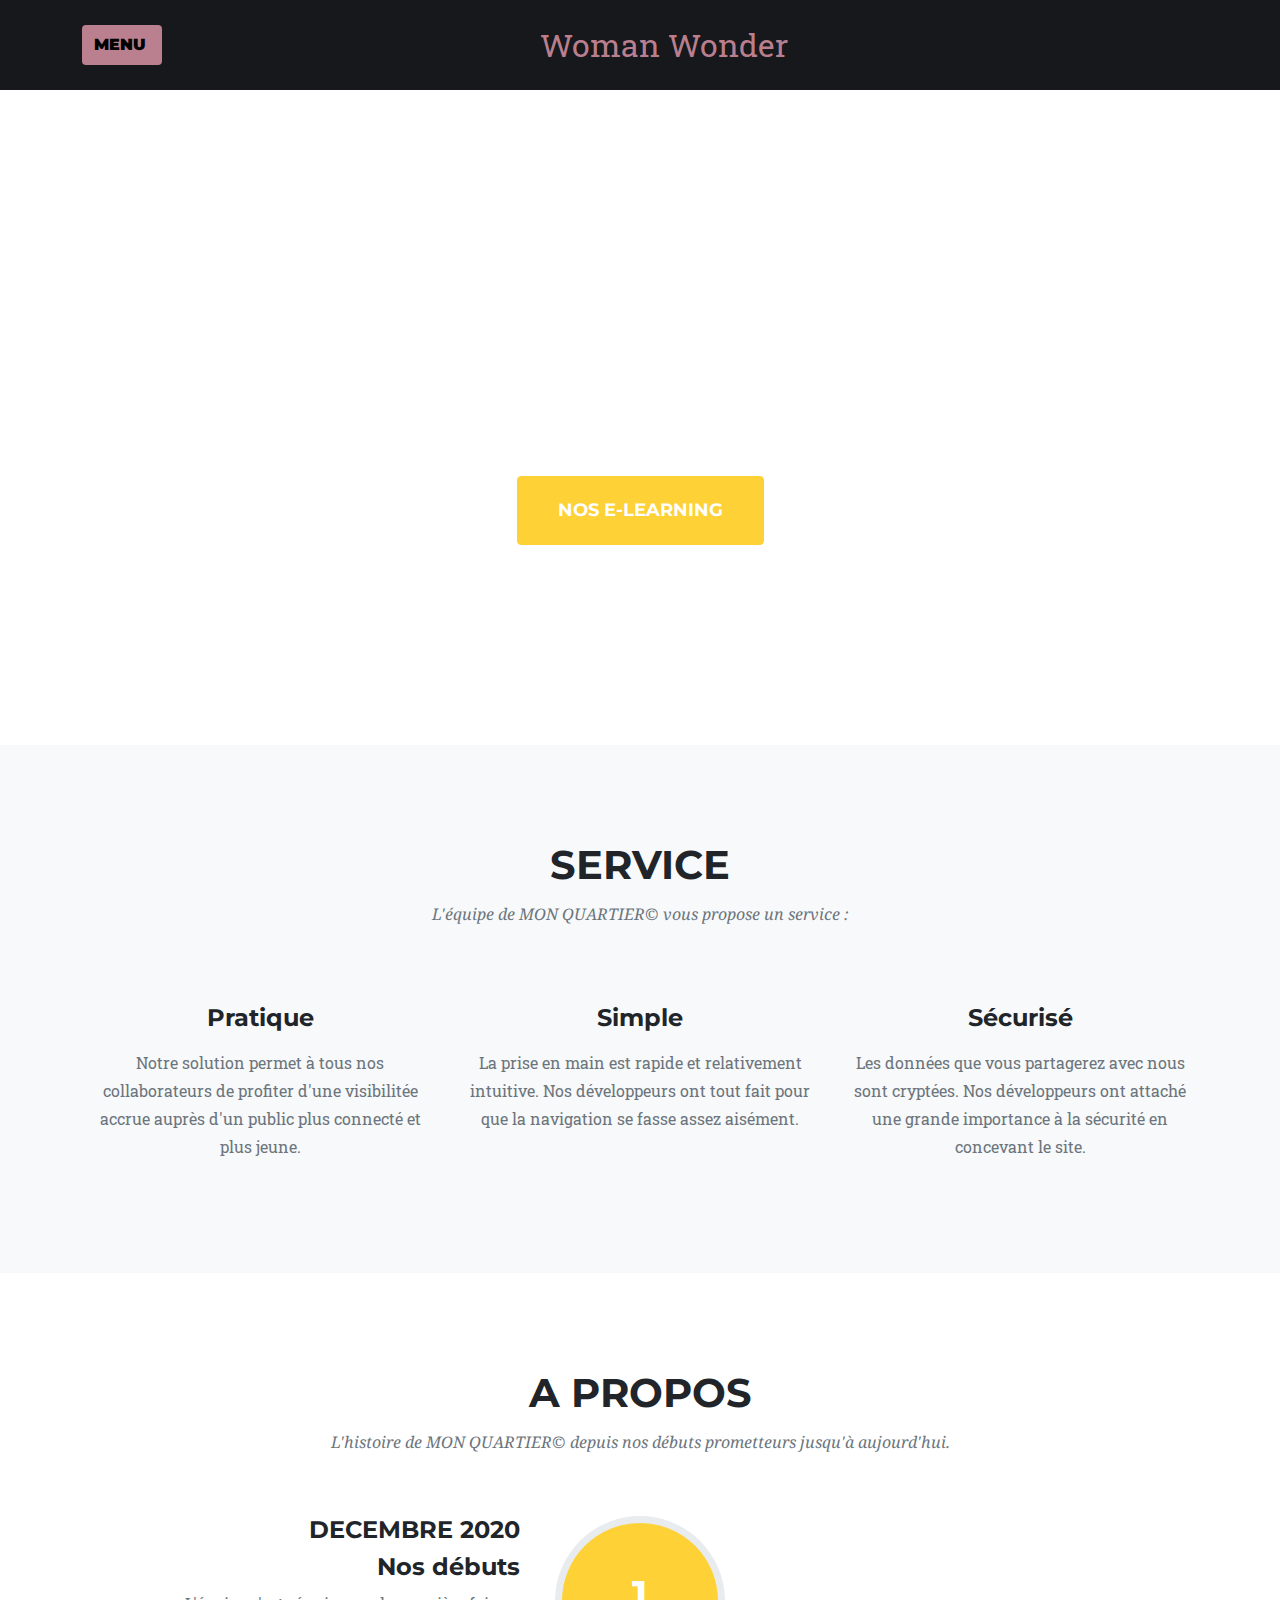
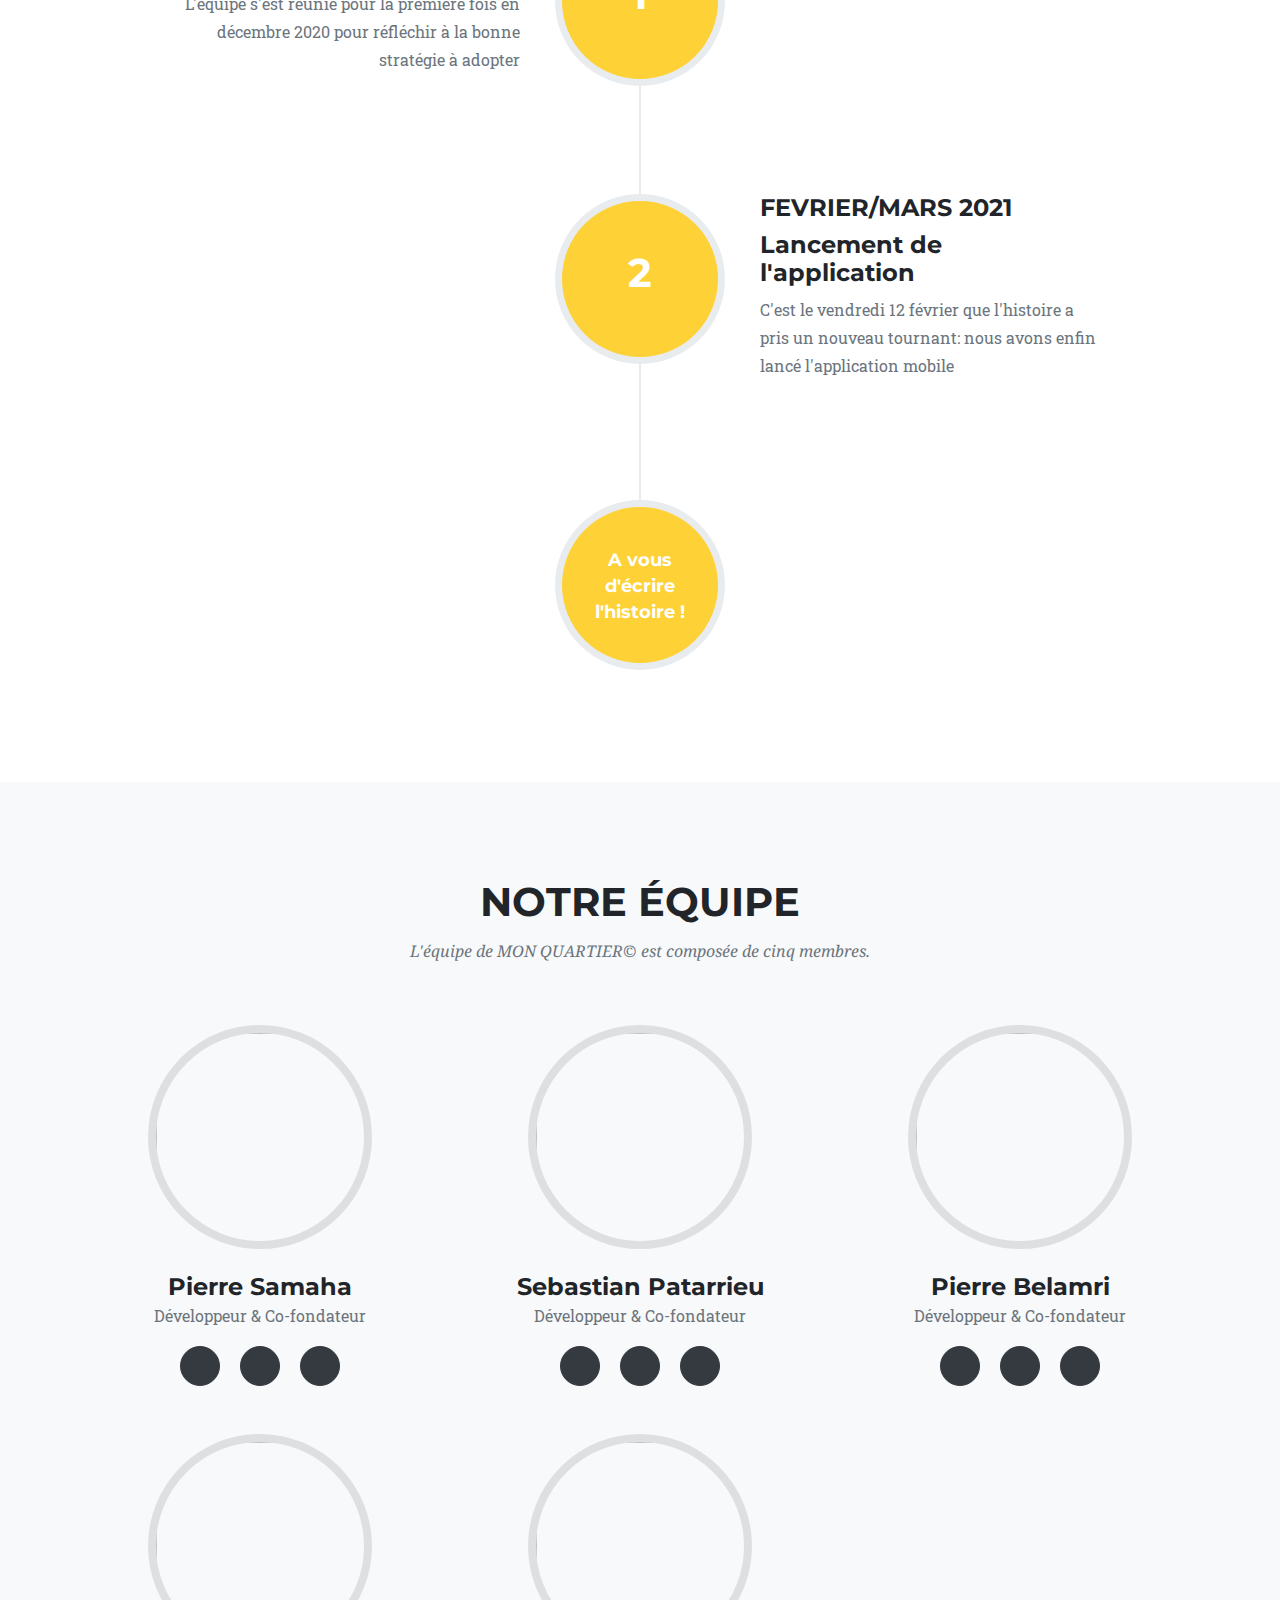
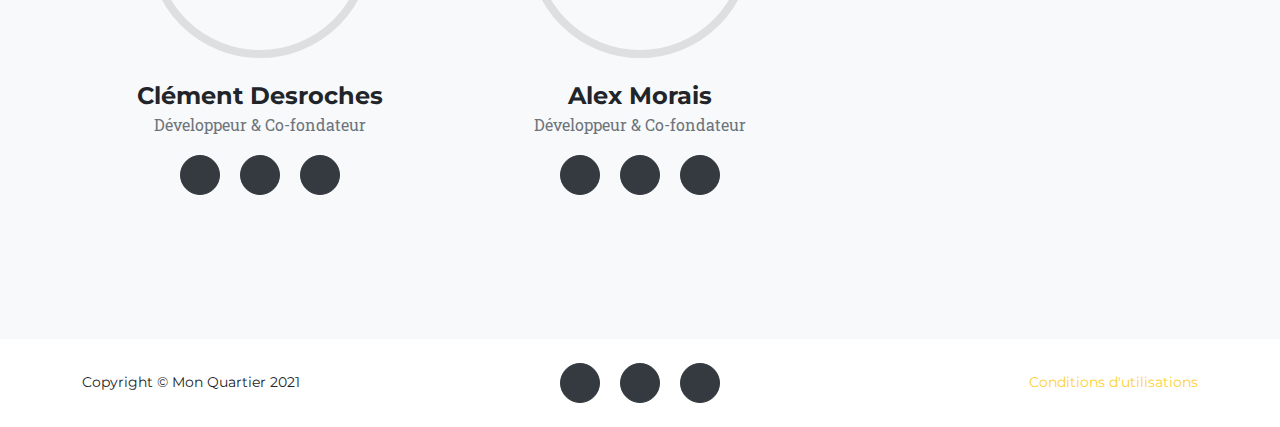
==== index.html @ be737ebb "navbar" ====
<!DOCTYPE html>
<html>
    <head>
        <meta charset="utf-8" />
        <meta name="viewport" content="width=device-width, initial-scale=1, shrink-to-fit=no" />
        <meta name="description" content="" />
        <meta name="author" content="" />
        <link rel="icon" type="image/x-icon" href="img/favicon.ico" />
        <script src="https://use.fontawesome.com/releases/v5.15.1/js/all.js" crossorigin="anonymous"></script>
        <link href="https://fonts.googleapis.com/css?family=Montserrat:400,700" rel="stylesheet" type="text/css" />
        <link href="https://fonts.googleapis.com/css?family=Droid+Serif:400,700,400italic,700italic" rel="stylesheet" type="text/css" />
        <link href="https://fonts.googleapis.com/css?family=Roboto+Slab:400,100,300,700" rel="stylesheet" type="text/css" />
        <link href="styles.css" rel="stylesheet" />
    </head>
    <body id="page-top">
        <!-- Navigation-->
        <nav class="navbar navbar-shrink fixed-top js-scroll-trigger" id="mainNav">
            <div class="container">
                
                <button class="navbar-toggler" type="button" data-toggle="collapse" data-target="#navbarResponsive" aria-controls="navbarResponsive" aria-expanded="false" aria-label="Toggle navigation">
                    Menu
                    <i class="fas fa-bars ml-1"></i>
                </button>
                <a class="navbar-brand js-scroll-trigger" href="#page-top">Woman Wonder</a>
                <a class="navbar-brand js-scroll-trigger" href="#page-top"></a>
                <div class="collapse navbar-collapse" id="navbarResponsive">
                    <ul class="navbar-nav text-uppercase ml-auto">
                        <li class="nav-item"><a class="nav-link js-scroll-trigger" href="#services">A propos</a></li>
                        <li class="nav-item"><a class="nav-link js-scroll-trigger" href="#about">Nos E-Learning</a></li>
                        <li class="nav-item"><a class="nav-link js-scroll-trigger" href="#team">Contact</a></li>
                    </ul>
                </div>
            </div>
        </nav>
        <!-- Masthead-->
        <header class="masthead">
            <div class="container">
                <div class="masthead-heading text-uppercase">WOMAN WONDER</div>
                <div class="masthead-subheading">SLOGAN</div>
                <a class="btn btn-primary btn-xl text-uppercase js-scroll-trigger" href="logout/commerce">Nos E-Learning</a>
            </div>
        </header>
        <!-- Services-->
        <section class="page-section bg-light" id="services">
            <div class="container">
                <div class="text-center">
                    <h2 class="section-heading text-uppercase">Service</h2>
                    <h3 class="section-subheading text-muted">L'équipe de MON QUARTIER© vous propose un service :</h3>
                </div>
                <div class="row text-center">
                    <div class="col-md-4">
                        <span class="fa-stack fa-4x">
                            <i class="fas fa-circle fa-stack-2x text-primary"></i>
                            <i class="fas fa-shopping-cart fa-stack-1x fa-inverse"></i>
                        </span>
                        <h4 class="my-3">Pratique</h4>
                        <p class="text-muted">Notre solution permet à tous nos collaborateurs de profiter d'une visibilitée accrue auprès d'un public plus connecté et plus jeune.</p>
                    </div>
                    <div class="col-md-4">
                        <span class="fa-stack fa-4x">
                            <i class="fas fa-circle fa-stack-2x text-primary"></i>
                            <i class="fas fa-laptop fa-stack-1x fa-inverse"></i>
                        </span>
                        <h4 class="my-3">Simple</h4>
                        <p class="text-muted">La prise en main est rapide et relativement intuitive. Nos développeurs ont tout fait pour que la navigation se fasse assez aisément.</p>
                    </div>
                    <div class="col-md-4">
                        <span class="fa-stack fa-4x">
                            <i class="fas fa-circle fa-stack-2x text-primary"></i>
                            <i class="fas fa-lock fa-stack-1x fa-inverse"></i>
                        </span>
                        <h4 class="my-3">Sécurisé</h4>
                        <p class="text-muted">Les données que vous partagerez avec nous sont cryptées. Nos développeurs ont attaché une grande importance à la sécurité en concevant le site.</p>
                    </div>
                </div>
            </div>
        </section>
        <!-- About-->
        <section class="page-section" id="about">
            <div class="container">
                <div class="text-center">
                    <h2 class="section-heading text-uppercase">A propos</h2>
                    <h3 class="section-subheading text-muted">L'histoire de MON QUARTIER© depuis nos débuts prometteurs jusqu'à aujourd'hui.</h3>
                </div>
                <ul class="timeline">
                    <li>
                        <div class="timeline-image">
                            <h1><br />
                                1<br />
                            </h1>
                        </div>
                        <div class="timeline-panel">
                            <div class="timeline-heading">
                                <h4>DECEMBRE 2020</h4>
                                <h4 class="subheading">Nos débuts</h4>
                            </div>
                            <div class="timeline-body"><p class="text-muted">L'équipe s'est réunie pour la première fois en décembre 2020 pour réfléchir à la bonne stratégie à adopter</p></div>
                        </div>
                    </li>
                    <li class="timeline-inverted">
                        <div class="timeline-image">
                            <h1><br />
                                2<br />
                            </h1>
                        </div>
                        <div class="timeline-panel">
                            <div class="timeline-heading">
                                <h4>FEVRIER/MARS 2021</h4>
                                <h4 class="subheading">Lancement de l'application</h4>
                            </div>
                            <div class="timeline-body"><p class="text-muted">C'est le vendredi 12 février que l'histoire a pris un nouveau tournant: nous avons enfin lancé l'application mobile</p></div>
                        </div>
                    </li>
                    
                    <li class="timeline-inverted">
                        <div class="timeline-image">
                            <h4>
                                A vous
                                <br />
                                d'écrire
                                <br />
                                l'histoire !
                            </h4>
                        </div>
                    </li>
                </ul>
            </div>
        </section>
        <!-- Team-->
        <section class="page-section bg-light" id="team">
            <div class="container">
                <div class="text-center">
                    <h2 class="section-heading text-uppercase">Notre équipe</h2>
                    <h3 class="section-subheading text-muted">L'équipe de MON QUARTIER© est composée de cinq membres.</h3>
                </div>
                <div class="row">
                    <div class="col-lg-4">
                        <div class="team-member">
                            <img class="mx-auto rounded-circle" src="team/PierreS.jpg" alt="" />
                            <h4>Pierre Samaha</h4>
                            <p class="text-muted">Développeur & Co-fondateur</p>
                            <a class="btn btn-dark btn-social mx-2" href="#!"><i class="fab fa-twitter"></i></a>
                            <a class="btn btn-dark btn-social mx-2" href="#!"><i class="fab fa-facebook-f"></i></a>
                            <a class="btn btn-dark btn-social mx-2" href="#!"><i class="fab fa-linkedin-in"></i></a>
                        </div>
                    </div>
                    <div class="col-lg-4">
                        <div class="team-member">
                            <img class="mx-auto rounded-circle" src="team/Sebastian.jpg" alt="" />
                            <h4>Sebastian Patarrieu</h4>
                            <p class="text-muted">Développeur & Co-fondateur</p>
                            <a class="btn btn-dark btn-social mx-2" href="#!"><i class="fab fa-twitter"></i></a>
                            <a class="btn btn-dark btn-social mx-2" href="#!"><i class="fab fa-facebook-f"></i></a>
                            <a class="btn btn-dark btn-social mx-2" href="#!"><i class="fab fa-linkedin-in"></i></a>
                        </div>
                    </div>
                    <div class="col-lg-4">
                        <div class="team-member">
                            <img class="mx-auto rounded-circle" src="team/PierreB.jpg" alt="" />
                            <h4>Pierre Belamri</h4>
                            <p class="text-muted">Développeur & Co-fondateur</p>
                            <a class="btn btn-dark btn-social mx-2" href="#!"><i class="fab fa-twitter"></i></a>
                            <a class="btn btn-dark btn-social mx-2" href="#!"><i class="fab fa-facebook-f"></i></a>
                            <a class="btn btn-dark btn-social mx-2" href="#!"><i class="fab fa-linkedin-in"></i></a>
                        </div>
                    </div>
                    <div class="col-lg-4">
                        <div class="team-member">
                            <img class="mx-auto rounded-circle" src="team/Clément.jpg" alt="" />
                            <h4>Clément Desroches</h4>
                            <p class="text-muted">Développeur & Co-fondateur</p>
                            <a class="btn btn-dark btn-social mx-2" href="#!"><i class="fab fa-twitter"></i></a>
                            <a class="btn btn-dark btn-social mx-2" href="#!"><i class="fab fa-facebook-f"></i></a>
                            <a class="btn btn-dark btn-social mx-2" href="#!"><i class="fab fa-linkedin-in"></i></a>
                        </div>
                    </div>
                    <div class="col-lg-4">
                        <div class="team-member">
                            <img class="mx-auto rounded-circle" src="team/Alex.jpg" alt="" />
                            <h4>Alex Morais</h4>
                            <p class="text-muted">Développeur & Co-fondateur</p>
                            <a class="btn btn-dark btn-social mx-2" href="#!"><i class="fab fa-twitter"></i></a>
                            <a class="btn btn-dark btn-social mx-2" href="#!"><i class="fab fa-facebook-f"></i></a>
                            <a class="btn btn-dark btn-social mx-2" href="#!"><i class="fab fa-linkedin-in"></i></a>
                        </div>
                    </div>
                </div>
            </div>
        </section>
        <!-- Footer-->
        <footer class="footer py-4">
            <div class="container">
                <div class="row align-items-center">
                    <div class="col-lg-4 text-lg-left">Copyright © Mon Quartier 2021</div>
                    <div class="col-lg-4 my-3 my-lg-0">
                        <a class="btn btn-dark btn-social mx-2" href="#!"><i class="fab fa-twitter"></i></a>
                        <a class="btn btn-dark btn-social mx-2" href="#!"><i class="fab fa-facebook-f"></i></a>
                        <a class="btn btn-dark btn-social mx-2" href="#!"><i class="fab fa-linkedin-in"></i></a>
                    </div>
                    <div class="col-lg-4 text-lg-right">
                        <a href="#!">Conditions d'utilisations</a>
                    </div>
                </div>
            </div>
        </footer>
        <script src="https://cdnjs.cloudflare.com/ajax/libs/jquery/3.5.1/jquery.min.js"></script>
        <script src="https://cdn.jsdelivr.net/npm/bootstrap@4.5.3/dist/js/bootstrap.bundle.min.js"></script>
        <script src="https://cdnjs.cloudflare.com/ajax/libs/jquery-easing/1.4.1/jquery.easing.min.js"></script>
        <script src="js/scripts.js"></script>
    </body>
</html>
---- styles.css ----
@charset "UTF-8";

:root {
  --blue: #007bff;
  --indigo: #6610f2;
  --purple: #6f42c1;
  --pink: #e83e8c;
  --red: #dc3545;
  --orange: #fd7e14;
  --yellow: #fed136;
  --green: #28a745;
  --teal: #20c997;
  --cyan: #17a2b8;
  --white: #fff;
  --gray: #6c757d;
  --gray-dark: #343a40;
  --primary: #fed136;
  --secondary: #6c757d;
  --success: #28a745;
  --info: #17a2b8;
  --warning: #fed136;
  --danger: #dc3545;
  --light: #f8f9fa;
  --dark: #343a40;
  --breakpoint-xs: 0;
  --breakpoint-sm: 576px;
  --breakpoint-md: 768px;
  --breakpoint-lg: 992px;
  --breakpoint-xl: 1200px;
  --font-family-sans-serif: -apple-system, BlinkMacSystemFont, "Segoe UI", Roboto, "Helvetica Neue", Arial, "Noto Sans", sans-serif, "Apple Color Emoji", "Segoe UI Emoji", "Segoe UI Symbol", "Noto Color Emoji";
  --font-family-monospace: SFMono-Regular, Menlo, Monaco, Consolas, "Liberation Mono", "Courier New", monospace;
}

*,
*::before,
*::after {
  box-sizing: border-box;
}

html {
  font-family: sans-serif;
  line-height: 1.15;
  -webkit-text-size-adjust: 100%;
  -webkit-tap-highlight-color: rgba(0, 0, 0, 0);
}

article, aside, figcaption, figure, footer, header, hgroup, main, nav, section {
  display: block;
}

body {
  margin: 0;
  font-family: "Roboto Slab", -apple-system, BlinkMacSystemFont, "Segoe UI", Roboto, "Helvetica Neue", Arial, sans-serif, "Apple Color Emoji", "Segoe UI Emoji", "Segoe UI Symbol", "Noto Color Emoji";
  font-size: 1rem;
  font-weight: 400;
  line-height: 1.5;
  color: #212529;
  text-align: left;
  background-color: #fff;
}

[tabindex="-1"]:focus:not(:focus-visible) {
  outline: 0 !important;
}

hr {
  box-sizing: content-box;
  height: 0;
  overflow: visible;
}

h1, h2, h3, h4, h5, h6 {
  margin-top: 0;
  margin-bottom: 0.5rem;
}

p {
  margin-top: 0;
  margin-bottom: 1rem;
}

abbr[title],
abbr[data-original-title] {
  text-decoration: underline;
  -webkit-text-decoration: underline dotted;
          text-decoration: underline dotted;
  cursor: help;
  border-bottom: 0;
  -webkit-text-decoration-skip-ink: none;
          text-decoration-skip-ink: none;
}

address {
  margin-bottom: 1rem;
  font-style: normal;
  line-height: inherit;
}

ol,
ul,
dl {
  margin-top: 0;
  margin-bottom: 1rem;
}

ol ol,
ul ul,
ol ul,
ul ol {
  margin-bottom: 0;
}

dt {
  font-weight: 700;
}

dd {
  margin-bottom: 0.5rem;
  margin-left: 0;
}

blockquote {
  margin: 0 0 1rem;
}

b,
strong {
  font-weight: bolder;
}

small {
  font-size: 80%;
}

sub,
sup {
  position: relative;
  font-size: 75%;
  line-height: 0;
  vertical-align: baseline;
}

sub {
  bottom: -0.25em;
}

sup {
  top: -0.5em;
}

a {
  color: #fed136;
  text-decoration: none;
  background-color: transparent;
}
a:hover {
  color: #e6b301;
  text-decoration: underline;
}

a:not([href]):not([class]) {
  color: inherit;
  text-decoration: none;
}
a:not([href]):not([class]):hover {
  color: inherit;
  text-decoration: none;
}

pre,
code,
kbd,
samp {
  font-family: SFMono-Regular, Menlo, Monaco, Consolas, "Liberation Mono", "Courier New", monospace;
  font-size: 1em;
}

pre {
  margin-top: 0;
  margin-bottom: 1rem;
  overflow: auto;
  -ms-overflow-style: scrollbar;
}

figure {
  margin: 0 0 1rem;
}

img {
  vertical-align: middle;
  border-style: none;
}

svg {
  overflow: hidden;
  vertical-align: middle;
}

table {
  border-collapse: collapse;
}

caption {
  padding-top: 0.75rem;
  padding-bottom: 0.75rem;
  color: #6c757d;
  text-align: left;
  caption-side: bottom;
}

th {
  text-align: inherit;
  text-align: -webkit-match-parent;
}

label {
  display: inline-block;
  margin-bottom: 0.5rem;
}

button {
  border-radius: 0;
}

button:focus {
  outline: 1px dotted;
  outline: 5px auto -webkit-focus-ring-color;
}

input,
button,
select,
optgroup,
textarea {
  margin: 0;
  font-family: inherit;
  font-size: inherit;
  line-height: inherit;
}

button,
input {
  overflow: visible;
}

button,
select {
  text-transform: none;
}

[role=button] {
  cursor: pointer;
}

select {
  word-wrap: normal;
}

button,
[type=button],
[type=reset],
[type=submit] {
  -webkit-appearance: button;
}

button:not(:disabled),
[type=button]:not(:disabled),
[type=reset]:not(:disabled),
[type=submit]:not(:disabled) {
  cursor: pointer;
}

button::-moz-focus-inner,
[type=button]::-moz-focus-inner,
[type=reset]::-moz-focus-inner,
[type=submit]::-moz-focus-inner {
  padding: 0;
  border-style: none;
}

input[type=radio],
input[type=checkbox] {
  box-sizing: border-box;
  padding: 0;
}

textarea {
  overflow: auto;
  resize: vertical;
}

fieldset {
  min-width: 0;
  padding: 0;
  margin: 0;
  border: 0;
}

legend {
  display: block;
  width: 100%;
  max-width: 100%;
  padding: 0;
  margin-bottom: 0.5rem;
  font-size: 1.5rem;
  line-height: inherit;
  color: inherit;
  white-space: normal;
}

progress {
  vertical-align: baseline;
}

[type=number]::-webkit-inner-spin-button,
[type=number]::-webkit-outer-spin-button {
  height: auto;
}

[type=search] {
  outline-offset: -2px;
  -webkit-appearance: none;
}

[type=search]::-webkit-search-decoration {
  -webkit-appearance: none;
}

::-webkit-file-upload-button {
  font: inherit;
  -webkit-appearance: button;
}

output {
  display: inline-block;
}

summary {
  display: list-item;
  cursor: pointer;
}

template {
  display: none;
}

[hidden] {
  display: none !important;
}

h1, h2, h3, h4, h5, h6,
.h1, .h2, .h3, .h4, .h5, .h6 {
  margin-bottom: 0.5rem;
  font-family: "Montserrat", -apple-system, BlinkMacSystemFont, "Segoe UI", Roboto, "Helvetica Neue", Arial, sans-serif, "Apple Color Emoji", "Segoe UI Emoji", "Segoe UI Symbol", "Noto Color Emoji";
  font-weight: 700;
  line-height: 1.2;
}

h1, .h1 {
  font-size: 2.5rem;
}

h2, .h2 {
  font-size: 2rem;
}

h3, .h3 {
  font-size: 1.75rem;
}

h4, .h4 {
  font-size: 1.5rem;
}

h5, .h5 {
  font-size: 1.25rem;
}

h6, .h6 {
  font-size: 1rem;
}

.lead {
  font-size: 1.25rem;
  font-weight: 300;
}

.display-1 {
  font-size: 6rem;
  font-weight: 300;
  line-height: 1.2;
}

.display-2 {
  font-size: 5.5rem;
  font-weight: 300;
  line-height: 1.2;
}

.display-3 {
  font-size: 4.5rem;
  font-weight: 300;
  line-height: 1.2;
}

.display-4 {
  font-size: 3.5rem;
  font-weight: 300;
  line-height: 1.2;
}

hr {
  margin-top: 1rem;
  margin-bottom: 1rem;
  border: 0;
  border-top: 1px solid rgba(0, 0, 0, 0.1);
}

small,
.small {
  font-size: 80%;
  font-weight: 400;
}

mark,
.mark {
  padding: 0.2em;
  background-color: #fcf8e3;
}

.list-unstyled {
  padding-left: 0;
  list-style: none;
}

.list-inline {
  padding-left: 0;
  list-style: none;
}

.list-inline-item {
  display: inline-block;
}
.list-inline-item:not(:last-child) {
  margin-right: 0.5rem;
}

.initialism {
  font-size: 90%;
  text-transform: uppercase;
}

.blockquote {
  margin-bottom: 1rem;
  font-size: 1.25rem;
}

.blockquote-footer {
  display: block;
  font-size: 80%;
  color: #6c757d;
}
.blockquote-footer::before {
  content: "— ";
}

.img-fluid {
  max-width: 100%;
  height: auto;
}

.img-thumbnail {
  padding: 0.25rem;
  background-color: #fff;
  border: 1px solid #dee2e6;
  border-radius: 0.25rem;
  max-width: 100%;
  height: auto;
}

.figure {
  display: inline-block;
}

.figure-img {
  margin-bottom: 0.5rem;
  line-height: 1;
}

.figure-caption {
  font-size: 90%;
  color: #6c757d;
}

code {
  font-size: 87.5%;
  color: #e83e8c;
  word-wrap: break-word;
}
a > code {
  color: inherit;
}

kbd {
  padding: 0.2rem 0.4rem;
  font-size: 87.5%;
  color: #fff;
  background-color: #212529;
  border-radius: 0.2rem;
}
kbd kbd {
  padding: 0;
  font-size: 100%;
  font-weight: 700;
}

pre {
  display: block;
  font-size: 87.5%;
  color: #212529;
}
pre code {
  font-size: inherit;
  color: inherit;
  word-break: normal;
}

.pre-scrollable {
  max-height: 340px;
  overflow-y: scroll;
}

.container,
.container-fluid,
.container-xl,
.container-lg,
.container-md,
.container-sm {
  width: 100%;
  padding-right: 0.75rem;
  padding-left: 0.75rem;
  margin-right: auto;
  margin-left: auto;
}

@media (min-width: 576px) {
  .container-sm, .container {
    max-width: 540px;
  }
}
@media (min-width: 768px) {
  .container-md, .container-sm, .container {
    max-width: 720px;
  }
}
@media (min-width: 992px) {
  .container-lg, .container-md, .container-sm, .container {
    max-width: 960px;
  }
}
@media (min-width: 1200px) {
  .container-xl, .container-lg, .container-md, .container-sm, .container {
    max-width: 1140px;
  }
}
.row {
  display: flex;
  flex-wrap: wrap;
  margin-right: -0.75rem;
  margin-left: -0.75rem;
}

.no-gutters {
  margin-right: 0;
  margin-left: 0;
}
.no-gutters > .col,
.no-gutters > [class*=col-] {
  padding-right: 0;
  padding-left: 0;
}

.col-xl,
.col-xl-auto, .col-xl-12, .col-xl-11, .col-xl-10, .col-xl-9, .col-xl-8, .col-xl-7, .col-xl-6, .col-xl-5, .col-xl-4, .col-xl-3, .col-xl-2, .col-xl-1, .col-lg,
.col-lg-auto, .col-lg-12, .col-lg-11, .col-lg-10, .col-lg-9, .col-lg-8, .col-lg-7, .col-lg-6, .col-lg-5, .col-lg-4, .col-lg-3, .col-lg-2, .col-lg-1, .col-md,
.col-md-auto, .col-md-12, .col-md-11, .col-md-10, .col-md-9, .col-md-8, .col-md-7, .col-md-6, .col-md-5, .col-md-4, .col-md-3, .col-md-2, .col-md-1, .col-sm,
.col-sm-auto, .col-sm-12, .col-sm-11, .col-sm-10, .col-sm-9, .col-sm-8, .col-sm-7, .col-sm-6, .col-sm-5, .col-sm-4, .col-sm-3, .col-sm-2, .col-sm-1, .col,
.col-auto, .col-12, .col-11, .col-10, .col-9, .col-8, .col-7, .col-6, .col-5, .col-4, .col-3, .col-2, .col-1 {
  position: relative;
  width: 100%;
  padding-right: 0.75rem;
  padding-left: 0.75rem;
}

.col {
  flex-basis: 0;
  flex-grow: 1;
  max-width: 100%;
}

.row-cols-1 > * {
  flex: 0 0 100%;
  max-width: 100%;
}

.row-cols-2 > * {
  flex: 0 0 50%;
  max-width: 50%;
}

.row-cols-3 > * {
  flex: 0 0 33.3333333333%;
  max-width: 33.3333333333%;
}

.row-cols-4 > * {
  flex: 0 0 25%;
  max-width: 25%;
}

.row-cols-5 > * {
  flex: 0 0 20%;
  max-width: 20%;
}

.row-cols-6 > * {
  flex: 0 0 16.6666666667%;
  max-width: 16.6666666667%;
}

.col-auto {
  flex: 0 0 auto;
  width: auto;
  max-width: 100%;
}

.col-1 {
  flex: 0 0 8.3333333333%;
  max-width: 8.3333333333%;
}

.col-2 {
  flex: 0 0 16.6666666667%;
  max-width: 16.6666666667%;
}

.col-3 {
  flex: 0 0 25%;
  max-width: 25%;
}

.col-4 {
  flex: 0 0 33.3333333333%;
  max-width: 33.3333333333%;
}

.col-5 {
  flex: 0 0 41.6666666667%;
  max-width: 41.6666666667%;
}

.col-6 {
  flex: 0 0 50%;
  max-width: 50%;
}

.col-7 {
  flex: 0 0 58.3333333333%;
  max-width: 58.3333333333%;
}

.col-8 {
  flex: 0 0 66.6666666667%;
  max-width: 66.6666666667%;
}

.col-9 {
  flex: 0 0 75%;
  max-width: 75%;
}

.col-10 {
  flex: 0 0 83.3333333333%;
  max-width: 83.3333333333%;
}

.col-11 {
  flex: 0 0 91.6666666667%;
  max-width: 91.6666666667%;
}

.col-12 {
  flex: 0 0 100%;
  max-width: 100%;
}

.order-first {
  order: -1;
}

.order-last {
  order: 13;
}

.order-0 {
  order: 0;
}

.order-1 {
  order: 1;
}

.order-2 {
  order: 2;
}

.order-3 {
  order: 3;
}

.order-4 {
  order: 4;
}

.order-5 {
  order: 5;
}

.order-6 {
  order: 6;
}

.order-7 {
  order: 7;
}

.order-8 {
  order: 8;
}

.order-9 {
  order: 9;
}

.order-10 {
  order: 10;
}

.order-11 {
  order: 11;
}

.order-12 {
  order: 12;
}

.offset-1 {
  margin-left: 8.3333333333%;
}

.offset-2 {
  margin-left: 16.6666666667%;
}

.offset-3 {
  margin-left: 25%;
}

.offset-4 {
  margin-left: 33.3333333333%;
}

.offset-5 {
  margin-left: 41.6666666667%;
}

.offset-6 {
  margin-left: 50%;
}

.offset-7 {
  margin-left: 58.3333333333%;
}

.offset-8 {
  margin-left: 66.6666666667%;
}

.offset-9 {
  margin-left: 75%;
}

.offset-10 {
  margin-left: 83.3333333333%;
}

.offset-11 {
  margin-left: 91.6666666667%;
}

@media (min-width: 576px) {
  .col-sm {
    flex-basis: 0;
    flex-grow: 1;
    max-width: 100%;
  }

  .row-cols-sm-1 > * {
    flex: 0 0 100%;
    max-width: 100%;
  }

  .row-cols-sm-2 > * {
    flex: 0 0 50%;
    max-width: 50%;
  }

  .row-cols-sm-3 > * {
    flex: 0 0 33.3333333333%;
    max-width: 33.3333333333%;
  }

  .row-cols-sm-4 > * {
    flex: 0 0 25%;
    max-width: 25%;
  }

  .row-cols-sm-5 > * {
    flex: 0 0 20%;
    max-width: 20%;
  }

  .row-cols-sm-6 > * {
    flex: 0 0 16.6666666667%;
    max-width: 16.6666666667%;
  }

  .col-sm-auto {
    flex: 0 0 auto;
    width: auto;
    max-width: 100%;
  }

  .col-sm-1 {
    flex: 0 0 8.3333333333%;
    max-width: 8.3333333333%;
  }

  .col-sm-2 {
    flex: 0 0 16.6666666667%;
    max-width: 16.6666666667%;
  }

  .col-sm-3 {
    flex: 0 0 25%;
    max-width: 25%;
  }

  .col-sm-4 {
    flex: 0 0 33.3333333333%;
    max-width: 33.3333333333%;
  }

  .col-sm-5 {
    flex: 0 0 41.6666666667%;
    max-width: 41.6666666667%;
  }

  .col-sm-6 {
    flex: 0 0 50%;
    max-width: 50%;
  }

  .col-sm-7 {
    flex: 0 0 58.3333333333%;
    max-width: 58.3333333333%;
  }

  .col-sm-8 {
    flex: 0 0 66.6666666667%;
    max-width: 66.6666666667%;
  }

  .col-sm-9 {
    flex: 0 0 75%;
    max-width: 75%;
  }

  .col-sm-10 {
    flex: 0 0 83.3333333333%;
    max-width: 83.3333333333%;
  }

  .col-sm-11 {
    flex: 0 0 91.6666666667%;
    max-width: 91.6666666667%;
  }

  .col-sm-12 {
    flex: 0 0 100%;
    max-width: 100%;
  }

  .order-sm-first {
    order: -1;
  }

  .order-sm-last {
    order: 13;
  }

  .order-sm-0 {
    order: 0;
  }

  .order-sm-1 {
    order: 1;
  }

  .order-sm-2 {
    order: 2;
  }

  .order-sm-3 {
    order: 3;
  }

  .order-sm-4 {
    order: 4;
  }

  .order-sm-5 {
    order: 5;
  }

  .order-sm-6 {
    order: 6;
  }

  .order-sm-7 {
    order: 7;
  }

  .order-sm-8 {
    order: 8;
  }

  .order-sm-9 {
    order: 9;
  }

  .order-sm-10 {
    order: 10;
  }

  .order-sm-11 {
    order: 11;
  }

  .order-sm-12 {
    order: 12;
  }

  .offset-sm-0 {
    margin-left: 0;
  }

  .offset-sm-1 {
    margin-left: 8.3333333333%;
  }

  .offset-sm-2 {
    margin-left: 16.6666666667%;
  }

  .offset-sm-3 {
    margin-left: 25%;
  }

  .offset-sm-4 {
    margin-left: 33.3333333333%;
  }

  .offset-sm-5 {
    margin-left: 41.6666666667%;
  }

  .offset-sm-6 {
    margin-left: 50%;
  }

  .offset-sm-7 {
    margin-left: 58.3333333333%;
  }

  .offset-sm-8 {
    margin-left: 66.6666666667%;
  }

  .offset-sm-9 {
    margin-left: 75%;
  }

  .offset-sm-10 {
    margin-left: 83.3333333333%;
  }

  .offset-sm-11 {
    margin-left: 91.6666666667%;
  }
}
@media (min-width: 768px) {
  .col-md {
    flex-basis: 0;
    flex-grow: 1;
    max-width: 100%;
  }

  .row-cols-md-1 > * {
    flex: 0 0 100%;
    max-width: 100%;
  }

  .row-cols-md-2 > * {
    flex: 0 0 50%;
    max-width: 50%;
  }

  .row-cols-md-3 > * {
    flex: 0 0 33.3333333333%;
    max-width: 33.3333333333%;
  }

  .row-cols-md-4 > * {
    flex: 0 0 25%;
    max-width: 25%;
  }

  .row-cols-md-5 > * {
    flex: 0 0 20%;
    max-width: 20%;
  }

  .row-cols-md-6 > * {
    flex: 0 0 16.6666666667%;
    max-width: 16.6666666667%;
  }

  .col-md-auto {
    flex: 0 0 auto;
    width: auto;
    max-width: 100%;
  }

  .col-md-1 {
    flex: 0 0 8.3333333333%;
    max-width: 8.3333333333%;
  }

  .col-md-2 {
    flex: 0 0 16.6666666667%;
    max-width: 16.6666666667%;
  }

  .col-md-3 {
    flex: 0 0 25%;
    max-width: 25%;
  }

  .col-md-4 {
    flex: 0 0 33.3333333333%;
    max-width: 33.3333333333%;
  }

  .col-md-5 {
    flex: 0 0 41.6666666667%;
    max-width: 41.6666666667%;
  }

  .col-md-6 {
    flex: 0 0 50%;
    max-width: 50%;
  }

  .col-md-7 {
    flex: 0 0 58.3333333333%;
    max-width: 58.3333333333%;
  }

  .col-md-8 {
    flex: 0 0 66.6666666667%;
    max-width: 66.6666666667%;
  }

  .col-md-9 {
    flex: 0 0 75%;
    max-width: 75%;
  }

  .col-md-10 {
    flex: 0 0 83.3333333333%;
    max-width: 83.3333333333%;
  }

  .col-md-11 {
    flex: 0 0 91.6666666667%;
    max-width: 91.6666666667%;
  }

  .col-md-12 {
    flex: 0 0 100%;
    max-width: 100%;
  }

  .order-md-first {
    order: -1;
  }

  .order-md-last {
    order: 13;
  }

  .order-md-0 {
    order: 0;
  }

  .order-md-1 {
    order: 1;
  }

  .order-md-2 {
    order: 2;
  }

  .order-md-3 {
    order: 3;
  }

  .order-md-4 {
    order: 4;
  }

  .order-md-5 {
    order: 5;
  }

  .order-md-6 {
    order: 6;
  }

  .order-md-7 {
    order: 7;
  }

  .order-md-8 {
    order: 8;
  }

  .order-md-9 {
    order: 9;
  }

  .order-md-10 {
    order: 10;
  }

  .order-md-11 {
    order: 11;
  }

  .order-md-12 {
    order: 12;
  }

  .offset-md-0 {
    margin-left: 0;
  }

  .offset-md-1 {
    margin-left: 8.3333333333%;
  }

  .offset-md-2 {
    margin-left: 16.6666666667%;
  }

  .offset-md-3 {
    margin-left: 25%;
  }

  .offset-md-4 {
    margin-left: 33.3333333333%;
  }

  .offset-md-5 {
    margin-left: 41.6666666667%;
  }

  .offset-md-6 {
    margin-left: 50%;
  }

  .offset-md-7 {
    margin-left: 58.3333333333%;
  }

  .offset-md-8 {
    margin-left: 66.6666666667%;
  }

  .offset-md-9 {
    margin-left: 75%;
  }

  .offset-md-10 {
    margin-left: 83.3333333333%;
  }

  .offset-md-11 {
    margin-left: 91.6666666667%;
  }
}
@media (min-width: 992px) {
  .col-lg {
    flex-basis: 0;
    flex-grow: 1;
    max-width: 100%;
  }

  .row-cols-lg-1 > * {
    flex: 0 0 100%;
    max-width: 100%;
  }

  .row-cols-lg-2 > * {
    flex: 0 0 50%;
    max-width: 50%;
  }

  .row-cols-lg-3 > * {
    flex: 0 0 33.3333333333%;
    max-width: 33.3333333333%;
  }

  .row-cols-lg-4 > * {
    flex: 0 0 25%;
    max-width: 25%;
  }

  .row-cols-lg-5 > * {
    flex: 0 0 20%;
    max-width: 20%;
  }

  .row-cols-lg-6 > * {
    flex: 0 0 16.6666666667%;
    max-width: 16.6666666667%;
  }

  .col-lg-auto {
    flex: 0 0 auto;
    width: auto;
    max-width: 100%;
  }

  .col-lg-1 {
    flex: 0 0 8.3333333333%;
    max-width: 8.3333333333%;
  }

  .col-lg-2 {
    flex: 0 0 16.6666666667%;
    max-width: 16.6666666667%;
  }

  .col-lg-3 {
    flex: 0 0 25%;
    max-width: 25%;
  }

  .col-lg-4 {
    flex: 0 0 33.3333333333%;
    max-width: 33.3333333333%;
  }

  .col-lg-5 {
    flex: 0 0 41.6666666667%;
    max-width: 41.6666666667%;
  }

  .col-lg-6 {
    flex: 0 0 50%;
    max-width: 50%;
  }

  .col-lg-7 {
    flex: 0 0 58.3333333333%;
    max-width: 58.3333333333%;
  }

  .col-lg-8 {
    flex: 0 0 66.6666666667%;
    max-width: 66.6666666667%;
  }

  .col-lg-9 {
    flex: 0 0 75%;
    max-width: 75%;
  }

  .col-lg-10 {
    flex: 0 0 83.3333333333%;
    max-width: 83.3333333333%;
  }

  .col-lg-11 {
    flex: 0 0 91.6666666667%;
    max-width: 91.6666666667%;
  }

  .col-lg-12 {
    flex: 0 0 100%;
    max-width: 100%;
  }

  .order-lg-first {
    order: -1;
  }

  .order-lg-last {
    order: 13;
  }

  .order-lg-0 {
    order: 0;
  }

  .order-lg-1 {
    order: 1;
  }

  .order-lg-2 {
    order: 2;
  }

  .order-lg-3 {
    order: 3;
  }

  .order-lg-4 {
    order: 4;
  }

  .order-lg-5 {
    order: 5;
  }

  .order-lg-6 {
    order: 6;
  }

  .order-lg-7 {
    order: 7;
  }

  .order-lg-8 {
    order: 8;
  }

  .order-lg-9 {
    order: 9;
  }

  .order-lg-10 {
    order: 10;
  }

  .order-lg-11 {
    order: 11;
  }

  .order-lg-12 {
    order: 12;
  }

  .offset-lg-0 {
    margin-left: 0;
  }

  .offset-lg-1 {
    margin-left: 8.3333333333%;
  }

  .offset-lg-2 {
    margin-left: 16.6666666667%;
  }

  .offset-lg-3 {
    margin-left: 25%;
  }

  .offset-lg-4 {
    margin-left: 33.3333333333%;
  }

  .offset-lg-5 {
    margin-left: 41.6666666667%;
  }

  .offset-lg-6 {
    margin-left: 50%;
  }

  .offset-lg-7 {
    margin-left: 58.3333333333%;
  }

  .offset-lg-8 {
    margin-left: 66.6666666667%;
  }

  .offset-lg-9 {
    margin-left: 75%;
  }

  .offset-lg-10 {
    margin-left: 83.3333333333%;
  }

  .offset-lg-11 {
    margin-left: 91.6666666667%;
  }
}
@media (min-width: 1200px) {
  .col-xl {
    flex-basis: 0;
    flex-grow: 1;
    max-width: 100%;
  }

  .row-cols-xl-1 > * {
    flex: 0 0 100%;
    max-width: 100%;
  }

  .row-cols-xl-2 > * {
    flex: 0 0 50%;
    max-width: 50%;
  }

  .row-cols-xl-3 > * {
    flex: 0 0 33.3333333333%;
    max-width: 33.3333333333%;
  }

  .row-cols-xl-4 > * {
    flex: 0 0 25%;
    max-width: 25%;
  }

  .row-cols-xl-5 > * {
    flex: 0 0 20%;
    max-width: 20%;
  }

  .row-cols-xl-6 > * {
    flex: 0 0 16.6666666667%;
    max-width: 16.6666666667%;
  }

  .col-xl-auto {
    flex: 0 0 auto;
    width: auto;
    max-width: 100%;
  }

  .col-xl-1 {
    flex: 0 0 8.3333333333%;
    max-width: 8.3333333333%;
  }

  .col-xl-2 {
    flex: 0 0 16.6666666667%;
    max-width: 16.6666666667%;
  }

  .col-xl-3 {
    flex: 0 0 25%;
    max-width: 25%;
  }

  .col-xl-4 {
    flex: 0 0 33.3333333333%;
    max-width: 33.3333333333%;
  }

  .col-xl-5 {
    flex: 0 0 41.6666666667%;
    max-width: 41.6666666667%;
  }

  .col-xl-6 {
    flex: 0 0 50%;
    max-width: 50%;
  }

  .col-xl-7 {
    flex: 0 0 58.3333333333%;
    max-width: 58.3333333333%;
  }

  .col-xl-8 {
    flex: 0 0 66.6666666667%;
    max-width: 66.6666666667%;
  }

  .col-xl-9 {
    flex: 0 0 75%;
    max-width: 75%;
  }

  .col-xl-10 {
    flex: 0 0 83.3333333333%;
    max-width: 83.3333333333%;
  }

  .col-xl-11 {
    flex: 0 0 91.6666666667%;
    max-width: 91.6666666667%;
  }

  .col-xl-12 {
    flex: 0 0 100%;
    max-width: 100%;
  }

  .order-xl-first {
    order: -1;
  }

  .order-xl-last {
    order: 13;
  }

  .order-xl-0 {
    order: 0;
  }

  .order-xl-1 {
    order: 1;
  }

  .order-xl-2 {
    order: 2;
  }

  .order-xl-3 {
    order: 3;
  }

  .order-xl-4 {
    order: 4;
  }

  .order-xl-5 {
    order: 5;
  }

  .order-xl-6 {
    order: 6;
  }

  .order-xl-7 {
    order: 7;
  }

  .order-xl-8 {
    order: 8;
  }

  .order-xl-9 {
    order: 9;
  }

  .order-xl-10 {
    order: 10;
  }

  .order-xl-11 {
    order: 11;
  }

  .order-xl-12 {
    order: 12;
  }

  .offset-xl-0 {
    margin-left: 0;
  }

  .offset-xl-1 {
    margin-left: 8.3333333333%;
  }

  .offset-xl-2 {
    margin-left: 16.6666666667%;
  }

  .offset-xl-3 {
    margin-left: 25%;
  }

  .offset-xl-4 {
    margin-left: 33.3333333333%;
  }

  .offset-xl-5 {
    margin-left: 41.6666666667%;
  }

  .offset-xl-6 {
    margin-left: 50%;
  }

  .offset-xl-7 {
    margin-left: 58.3333333333%;
  }

  .offset-xl-8 {
    margin-left: 66.6666666667%;
  }

  .offset-xl-9 {
    margin-left: 75%;
  }

  .offset-xl-10 {
    margin-left: 83.3333333333%;
  }

  .offset-xl-11 {
    margin-left: 91.6666666667%;
  }
}
.table {
  width: 100%;
  margin-bottom: 1rem;
  color: #212529;
}
.table th,
.table td {
  padding: 0.75rem;
  vertical-align: top;
  border-top: 1px solid #dee2e6;
}
.table thead th {
  vertical-align: bottom;
  border-bottom: 2px solid #dee2e6;
}
.table tbody + tbody {
  border-top: 2px solid #dee2e6;
}

.table-sm th,
.table-sm td {
  padding: 0.3rem;
}

.table-bordered {
  border: 1px solid #dee2e6;
}
.table-bordered th,
.table-bordered td {
  border: 1px solid #dee2e6;
}
.table-bordered thead th,
.table-bordered thead td {
  border-bottom-width: 2px;
}

.table-borderless th,
.table-borderless td,
.table-borderless thead th,
.table-borderless tbody + tbody {
  border: 0;
}

.table-striped tbody tr:nth-of-type(odd) {
  background-color: rgba(0, 0, 0, 0.05);
}

.table-hover tbody tr:hover {
  color: #212529;
  background-color: rgba(0, 0, 0, 0.075);
}

.table-primary,
.table-primary > th,
.table-primary > td {
  background-color: #fff2c7;
}
.table-primary th,
.table-primary td,
.table-primary thead th,
.table-primary tbody + tbody {
  border-color: #fee796;
}

.table-hover .table-primary:hover {
  background-color: #ffecae;
}
.table-hover .table-primary:hover > td,
.table-hover .table-primary:hover > th {
  background-color: #ffecae;
}

.table-secondary,
.table-secondary > th,
.table-secondary > td {
  background-color: #d6d8db;
}
.table-secondary th,
.table-secondary td,
.table-secondary thead th,
.table-secondary tbody + tbody {
  border-color: #b3b7bb;
}

.table-hover .table-secondary:hover {
  background-color: #c8cbcf;
}
.table-hover .table-secondary:hover > td,
.table-hover .table-secondary:hover > th {
  background-color: #c8cbcf;
}

.table-success,
.table-success > th,
.table-success > td {
  background-color: #c3e6cb;
}
.table-success th,
.table-success td,
.table-success thead th,
.table-success tbody + tbody {
  border-color: #8fd19e;
}

.table-hover .table-success:hover {
  background-color: #b1dfbb;
}
.table-hover .table-success:hover > td,
.table-hover .table-success:hover > th {
  background-color: #b1dfbb;
}

.table-info,
.table-info > th,
.table-info > td {
  background-color: #bee5eb;
}
.table-info th,
.table-info td,
.table-info thead th,
.table-info tbody + tbody {
  border-color: #86cfda;
}

.table-hover .table-info:hover {
  background-color: #abdde5;
}
.table-hover .table-info:hover > td,
.table-hover .table-info:hover > th {
  background-color: #abdde5;
}

.table-warning,
.table-warning > th,
.table-warning > td {
  background-color: #fff2c7;
}
.table-warning th,
.table-warning td,
.table-warning thead th,
.table-warning tbody + tbody {
  border-color: #fee796;
}

.table-hover .table-warning:hover {
  background-color: #ffecae;
}
.table-hover .table-warning:hover > td,
.table-hover .table-warning:hover > th {
  background-color: #ffecae;
}

.table-danger,
.table-danger > th,
.table-danger > td {
  background-color: #f5c6cb;
}
.table-danger th,
.table-danger td,
.table-danger thead th,
.table-danger tbody + tbody {
  border-color: #ed969e;
}

.table-hover .table-danger:hover {
  background-color: #f1b0b7;
}
.table-hover .table-danger:hover > td,
.table-hover .table-danger:hover > th {
  background-color: #f1b0b7;
}

.table-light,
.table-light > th,
.table-light > td {
  background-color: #fdfdfe;
}
.table-light th,
.table-light td,
.table-light thead th,
.table-light tbody + tbody {
  border-color: #fbfcfc;
}

.table-hover .table-light:hover {
  background-color: #ececf6;
}
.table-hover .table-light:hover > td,
.table-hover .table-light:hover > th {
  background-color: #ececf6;
}

.table-dark,
.table-dark > th,
.table-dark > td {
  background-color: #c6c8ca;
}
.table-dark th,
.table-dark td,
.table-dark thead th,
.table-dark tbody + tbody {
  border-color: #95999c;
}

.table-hover .table-dark:hover {
  background-color: #b9bbbe;
}
.table-hover .table-dark:hover > td,
.table-hover .table-dark:hover > th {
  background-color: #b9bbbe;
}

.table-active,
.table-active > th,
.table-active > td {
  background-color: rgba(0, 0, 0, 0.075);
}

.table-hover .table-active:hover {
  background-color: rgba(0, 0, 0, 0.075);
}
.table-hover .table-active:hover > td,
.table-hover .table-active:hover > th {
  background-color: rgba(0, 0, 0, 0.075);
}

.table .thead-dark th {
  color: #fff;
  background-color: #343a40;
  border-color: #454d55;
}
.table .thead-light th {
  color: #495057;
  background-color: #e9ecef;
  border-color: #dee2e6;
}

.table-dark {
  color: #fff;
  background-color: #343a40;
}
.table-dark th,
.table-dark td,
.table-dark thead th {
  border-color: #454d55;
}
.table-dark.table-bordered {
  border: 0;
}
.table-dark.table-striped tbody tr:nth-of-type(odd) {
  background-color: rgba(255, 255, 255, 0.05);
}
.table-dark.table-hover tbody tr:hover {
  color: #fff;
  background-color: rgba(255, 255, 255, 0.075);
}

@media (max-width: 575.98px) {
  .table-responsive-sm {
    display: block;
    width: 100%;
    overflow-x: auto;
    -webkit-overflow-scrolling: touch;
  }
  .table-responsive-sm > .table-bordered {
    border: 0;
  }
}
@media (max-width: 767.98px) {
  .table-responsive-md {
    display: block;
    width: 100%;
    overflow-x: auto;
    -webkit-overflow-scrolling: touch;
  }
  .table-responsive-md > .table-bordered {
    border: 0;
  }
}
@media (max-width: 991.98px) {
  .table-responsive-lg {
    display: block;
    width: 100%;
    overflow-x: auto;
    -webkit-overflow-scrolling: touch;
  }
  .table-responsive-lg > .table-bordered {
    border: 0;
  }
}
@media (max-width: 1199.98px) {
  .table-responsive-xl {
    display: block;
    width: 100%;
    overflow-x: auto;
    -webkit-overflow-scrolling: touch;
  }
  .table-responsive-xl > .table-bordered {
    border: 0;
  }
}
.table-responsive {
  display: block;
  width: 100%;
  overflow-x: auto;
  -webkit-overflow-scrolling: touch;
}
.table-responsive > .table-bordered {
  border: 0;
}

.form-control {
  display: block;
  width: 100%;
  height: calc(1.5em + 0.75rem + 2px);
  padding: 0.375rem 0.75rem;
  font-size: 1rem;
  font-weight: 400;
  line-height: 1.5;
  color: #495057;
  background-color: #fff;
  background-clip: padding-box;
  border: 1px solid #ced4da;
  border-radius: 0.25rem;
  transition: border-color 0.15s ease-in-out, box-shadow 0.15s ease-in-out;
}
@media (prefers-reduced-motion: reduce) {
  .form-control {
    transition: none;
  }
}
.form-control::-ms-expand {
  background-color: transparent;
  border: 0;
}
.form-control:-moz-focusring {
  color: transparent;
  text-shadow: 0 0 0 #495057;
}
.form-control:focus {
  color: #495057;
  background-color: #fff;
  border-color: #ffeeb5;
  outline: 0;
  box-shadow: 0 0 0 0.2rem rgba(254, 209, 54, 0.25);
}
.form-control::-moz-placeholder {
  color: #6c757d;
  opacity: 1;
}
.form-control:-ms-input-placeholder {
  color: #6c757d;
  opacity: 1;
}
.form-control::placeholder {
  color: #6c757d;
  opacity: 1;
}
.form-control:disabled, .form-control[readonly] {
  background-color: #e9ecef;
  opacity: 1;
}

input[type=date].form-control,
input[type=time].form-control,
input[type=datetime-local].form-control,
input[type=month].form-control {
  -webkit-appearance: none;
     -moz-appearance: none;
          appearance: none;
}

select.form-control:focus::-ms-value {
  color: #495057;
  background-color: #fff;
}

.form-control-file,
.form-control-range {
  display: block;
  width: 100%;
}

.col-form-label {
  padding-top: calc(0.375rem + 1px);
  padding-bottom: calc(0.375rem + 1px);
  margin-bottom: 0;
  font-size: inherit;
  line-height: 1.5;
}

.col-form-label-lg {
  padding-top: calc(0.5rem + 1px);
  padding-bottom: calc(0.5rem + 1px);
  font-size: 1.25rem;
  line-height: 1.5;
}

.col-form-label-sm {
  padding-top: calc(0.25rem + 1px);
  padding-bottom: calc(0.25rem + 1px);
  font-size: 0.875rem;
  line-height: 1.5;
}

.form-control-plaintext {
  display: block;
  width: 100%;
  padding: 0.375rem 0;
  margin-bottom: 0;
  font-size: 1rem;
  line-height: 1.5;
  color: #212529;
  background-color: transparent;
  border: solid transparent;
  border-width: 1px 0;
}
.form-control-plaintext.form-control-sm, .form-control-plaintext.form-control-lg {
  padding-right: 0;
  padding-left: 0;
}

.form-control-sm {
  height: calc(1.5em + 0.5rem + 2px);
  padding: 0.25rem 0.5rem;
  font-size: 0.875rem;
  line-height: 1.5;
  border-radius: 0.2rem;
}

.form-control-lg {
  height: calc(1.5em + 1rem + 2px);
  padding: 0.5rem 1rem;
  font-size: 1.25rem;
  line-height: 1.5;
  border-radius: 0.3rem;
}

select.form-control[size], select.form-control[multiple] {
  height: auto;
}

textarea.form-control {
  height: auto;
}

.form-group {
  margin-bottom: 1rem;
}

.form-text {
  display: block;
  margin-top: 0.25rem;
}

.form-row {
  display: flex;
  flex-wrap: wrap;
  margin-right: -5px;
  margin-left: -5px;
}
.form-row > .col,
.form-row > [class*=col-] {
  padding-right: 5px;
  padding-left: 5px;
}

.form-check {
  position: relative;
  display: block;
  padding-left: 1.25rem;
}

.form-check-input {
  position: absolute;
  margin-top: 0.3rem;
  margin-left: -1.25rem;
}
.form-check-input[disabled] ~ .form-check-label, .form-check-input:disabled ~ .form-check-label {
  color: #6c757d;
}

.form-check-label {
  margin-bottom: 0;
}

.form-check-inline {
  display: inline-flex;
  align-items: center;
  padding-left: 0;
  margin-right: 0.75rem;
}
.form-check-inline .form-check-input {
  position: static;
  margin-top: 0;
  margin-right: 0.3125rem;
  margin-left: 0;
}

.valid-feedback {
  display: none;
  width: 100%;
  margin-top: 0.25rem;
  font-size: 80%;
  color: #28a745;
}

.valid-tooltip {
  position: absolute;
  top: 100%;
  left: 0;
  z-index: 5;
  display: none;
  max-width: 100%;
  padding: 0.25rem 0.5rem;
  margin-top: 0.1rem;
  font-size: 0.875rem;
  line-height: 1.5;
  color: #fff;
  background-color: rgba(40, 167, 69, 0.9);
  border-radius: 0.25rem;
}

.was-validated :valid ~ .valid-feedback,
.was-validated :valid ~ .valid-tooltip,
.is-valid ~ .valid-feedback,
.is-valid ~ .valid-tooltip {
  display: block;
}

.was-validated .form-control:valid, .form-control.is-valid {
  border-color: #28a745;
  padding-right: calc(1.5em + 0.75rem);
  background-image: url("data:image/svg+xml,%3csvg xmlns='http://www.w3.org/2000/svg' width='8' height='8' viewBox='0 0 8 8'%3e%3cpath fill='%2328a745' d='M2.3 6.73L.6 4.53c-.4-1.04.46-1.4 1.1-.8l1.1 1.4 3.4-3.8c.6-.63 1.6-.27 1.2.7l-4 4.6c-.43.5-.8.4-1.1.1z'/%3e%3c/svg%3e");
  background-repeat: no-repeat;
  background-position: right calc(0.375em + 0.1875rem) center;
  background-size: calc(0.75em + 0.375rem) calc(0.75em + 0.375rem);
}
.was-validated .form-control:valid:focus, .form-control.is-valid:focus {
  border-color: #28a745;
  box-shadow: 0 0 0 0.2rem rgba(40, 167, 69, 0.25);
}

.was-validated textarea.form-control:valid, textarea.form-control.is-valid {
  padding-right: calc(1.5em + 0.75rem);
  background-position: top calc(0.375em + 0.1875rem) right calc(0.375em + 0.1875rem);
}

.was-validated .custom-select:valid, .custom-select.is-valid {
  border-color: #28a745;
  padding-right: calc(0.75em + 2.3125rem);
  background: url("data:image/svg+xml,%3csvg xmlns='http://www.w3.org/2000/svg' width='4' height='5' viewBox='0 0 4 5'%3e%3cpath fill='%23343a40' d='M2 0L0 2h4zm0 5L0 3h4z'/%3e%3c/svg%3e") no-repeat right 0.75rem center/8px 10px, url("data:image/svg+xml,%3csvg xmlns='http://www.w3.org/2000/svg' width='8' height='8' viewBox='0 0 8 8'%3e%3cpath fill='%2328a745' d='M2.3 6.73L.6 4.53c-.4-1.04.46-1.4 1.1-.8l1.1 1.4 3.4-3.8c.6-.63 1.6-.27 1.2.7l-4 4.6c-.43.5-.8.4-1.1.1z'/%3e%3c/svg%3e") #fff no-repeat center right 1.75rem/calc(0.75em + 0.375rem) calc(0.75em + 0.375rem);
}
.was-validated .custom-select:valid:focus, .custom-select.is-valid:focus {
  border-color: #28a745;
  box-shadow: 0 0 0 0.2rem rgba(40, 167, 69, 0.25);
}

.was-validated .form-check-input:valid ~ .form-check-label, .form-check-input.is-valid ~ .form-check-label {
  color: #28a745;
}
.was-validated .form-check-input:valid ~ .valid-feedback,
.was-validated .form-check-input:valid ~ .valid-tooltip, .form-check-input.is-valid ~ .valid-feedback,
.form-check-input.is-valid ~ .valid-tooltip {
  display: block;
}

.was-validated .custom-control-input:valid ~ .custom-control-label, .custom-control-input.is-valid ~ .custom-control-label {
  color: #28a745;
}
.was-validated .custom-control-input:valid ~ .custom-control-label::before, .custom-control-input.is-valid ~ .custom-control-label::before {
  border-color: #28a745;
}
.was-validated .custom-control-input:valid:checked ~ .custom-control-label::before, .custom-control-input.is-valid:checked ~ .custom-control-label::before {
  border-color: #34ce57;
  background-color: #34ce57;
}
.was-validated .custom-control-input:valid:focus ~ .custom-control-label::before, .custom-control-input.is-valid:focus ~ .custom-control-label::before {
  box-shadow: 0 0 0 0.2rem rgba(40, 167, 69, 0.25);
}
.was-validated .custom-control-input:valid:focus:not(:checked) ~ .custom-control-label::before, .custom-control-input.is-valid:focus:not(:checked) ~ .custom-control-label::before {
  border-color: #28a745;
}

.was-validated .custom-file-input:valid ~ .custom-file-label, .custom-file-input.is-valid ~ .custom-file-label {
  border-color: #28a745;
}
.was-validated .custom-file-input:valid:focus ~ .custom-file-label, .custom-file-input.is-valid:focus ~ .custom-file-label {
  border-color: #28a745;
  box-shadow: 0 0 0 0.2rem rgba(40, 167, 69, 0.25);
}

.invalid-feedback {
  display: none;
  width: 100%;
  margin-top: 0.25rem;
  font-size: 80%;
  color: #dc3545;
}

.invalid-tooltip {
  position: absolute;
  top: 100%;
  left: 0;
  z-index: 5;
  display: none;
  max-width: 100%;
  padding: 0.25rem 0.5rem;
  margin-top: 0.1rem;
  font-size: 0.875rem;
  line-height: 1.5;
  color: #fff;
  background-color: rgba(220, 53, 69, 0.9);
  border-radius: 0.25rem;
}

.was-validated :invalid ~ .invalid-feedback,
.was-validated :invalid ~ .invalid-tooltip,
.is-invalid ~ .invalid-feedback,
.is-invalid ~ .invalid-tooltip {
  display: block;
}

.was-validated .form-control:invalid, .form-control.is-invalid {
  border-color: #dc3545;
  padding-right: calc(1.5em + 0.75rem);
  background-image: url("data:image/svg+xml,%3csvg xmlns='http://www.w3.org/2000/svg' width='12' height='12' fill='none' stroke='%23dc3545' viewBox='0 0 12 12'%3e%3ccircle cx='6' cy='6' r='4.5'/%3e%3cpath stroke-linejoin='round' d='M5.8 3.6h.4L6 6.5z'/%3e%3ccircle cx='6' cy='8.2' r='.6' fill='%23dc3545' stroke='none'/%3e%3c/svg%3e");
  background-repeat: no-repeat;
  background-position: right calc(0.375em + 0.1875rem) center;
  background-size: calc(0.75em + 0.375rem) calc(0.75em + 0.375rem);
}
.was-validated .form-control:invalid:focus, .form-control.is-invalid:focus {
  border-color: #dc3545;
  box-shadow: 0 0 0 0.2rem rgba(220, 53, 69, 0.25);
}

.was-validated textarea.form-control:invalid, textarea.form-control.is-invalid {
  padding-right: calc(1.5em + 0.75rem);
  background-position: top calc(0.375em + 0.1875rem) right calc(0.375em + 0.1875rem);
}

.was-validated .custom-select:invalid, .custom-select.is-invalid {
  border-color: #dc3545;
  padding-right: calc(0.75em + 2.3125rem);
  background: url("data:image/svg+xml,%3csvg xmlns='http://www.w3.org/2000/svg' width='4' height='5' viewBox='0 0 4 5'%3e%3cpath fill='%23343a40' d='M2 0L0 2h4zm0 5L0 3h4z'/%3e%3c/svg%3e") no-repeat right 0.75rem center/8px 10px, url("data:image/svg+xml,%3csvg xmlns='http://www.w3.org/2000/svg' width='12' height='12' fill='none' stroke='%23dc3545' viewBox='0 0 12 12'%3e%3ccircle cx='6' cy='6' r='4.5'/%3e%3cpath stroke-linejoin='round' d='M5.8 3.6h.4L6 6.5z'/%3e%3ccircle cx='6' cy='8.2' r='.6' fill='%23dc3545' stroke='none'/%3e%3c/svg%3e") #fff no-repeat center right 1.75rem/calc(0.75em + 0.375rem) calc(0.75em + 0.375rem);
}
.was-validated .custom-select:invalid:focus, .custom-select.is-invalid:focus {
  border-color: #dc3545;
  box-shadow: 0 0 0 0.2rem rgba(220, 53, 69, 0.25);
}

.was-validated .form-check-input:invalid ~ .form-check-label, .form-check-input.is-invalid ~ .form-check-label {
  color: #dc3545;
}
.was-validated .form-check-input:invalid ~ .invalid-feedback,
.was-validated .form-check-input:invalid ~ .invalid-tooltip, .form-check-input.is-invalid ~ .invalid-feedback,
.form-check-input.is-invalid ~ .invalid-tooltip {
  display: block;
}

.was-validated .custom-control-input:invalid ~ .custom-control-label, .custom-control-input.is-invalid ~ .custom-control-label {
  color: #dc3545;
}
.was-validated .custom-control-input:invalid ~ .custom-control-label::before, .custom-control-input.is-invalid ~ .custom-control-label::before {
  border-color: #dc3545;
}
.was-validated .custom-control-input:invalid:checked ~ .custom-control-label::before, .custom-control-input.is-invalid:checked ~ .custom-control-label::before {
  border-color: #e4606d;
  background-color: #e4606d;
}
.was-validated .custom-control-input:invalid:focus ~ .custom-control-label::before, .custom-control-input.is-invalid:focus ~ .custom-control-label::before {
  box-shadow: 0 0 0 0.2rem rgba(220, 53, 69, 0.25);
}
.was-validated .custom-control-input:invalid:focus:not(:checked) ~ .custom-control-label::before, .custom-control-input.is-invalid:focus:not(:checked) ~ .custom-control-label::before {
  border-color: #dc3545;
}

.was-validated .custom-file-input:invalid ~ .custom-file-label, .custom-file-input.is-invalid ~ .custom-file-label {
  border-color: #dc3545;
}
.was-validated .custom-file-input:invalid:focus ~ .custom-file-label, .custom-file-input.is-invalid:focus ~ .custom-file-label {
  border-color: #dc3545;
  box-shadow: 0 0 0 0.2rem rgba(220, 53, 69, 0.25);
}

.form-inline {
  display: flex;
  flex-flow: row wrap;
  align-items: center;
}
.form-inline .form-check {
  width: 100%;
}
@media (min-width: 576px) {
  .form-inline label {
    display: flex;
    align-items: center;
    justify-content: center;
    margin-bottom: 0;
  }
  .form-inline .form-group {
    display: flex;
    flex: 0 0 auto;
    flex-flow: row wrap;
    align-items: center;
    margin-bottom: 0;
  }
  .form-inline .form-control {
    display: inline-block;
    width: auto;
    vertical-align: middle;
  }
  .form-inline .form-control-plaintext {
    display: inline-block;
  }
  .form-inline .input-group,
.form-inline .custom-select {
    width: auto;
  }
  .form-inline .form-check {
    display: flex;
    align-items: center;
    justify-content: center;
    width: auto;
    padding-left: 0;
  }
  .form-inline .form-check-input {
    position: relative;
    flex-shrink: 0;
    margin-top: 0;
    margin-right: 0.25rem;
    margin-left: 0;
  }
  .form-inline .custom-control {
    align-items: center;
    justify-content: center;
  }
  .form-inline .custom-control-label {
    margin-bottom: 0;
  }
}

.btn {
  display: inline-block;
  font-weight: 400;
  color: #212529;
  text-align: center;
  vertical-align: middle;
  -webkit-user-select: none;
     -moz-user-select: none;
      -ms-user-select: none;
          user-select: none;
  background-color: transparent;
  border: 1px solid transparent;
  padding: 0.375rem 0.75rem;
  font-size: 1rem;
  line-height: 1.5;
  border-radius: 0.25rem;
  transition: color 0.15s ease-in-out, background-color 0.15s ease-in-out, border-color 0.15s ease-in-out, box-shadow 0.15s ease-in-out;
}
@media (prefers-reduced-motion: reduce) {
  .btn {
    transition: none;
  }
}
.btn:hover {
  color: #212529;
  text-decoration: none;
}
.btn:focus, .btn.focus {
  outline: 0;
  box-shadow: 0 0 0 0.2rem rgba(254, 209, 54, 0.25);
}
.btn.disabled, .btn:disabled {
  opacity: 0.65;
}
.btn:not(:disabled):not(.disabled) {
  cursor: pointer;
}
a.btn.disabled,
fieldset:disabled a.btn {
  pointer-events: none;
}

.btn-primary {
  color: #fff;
  background-color: #fed136;
  border-color: #fed136;
}
.btn-primary:hover {
  color: #fff;
  background-color: #fec810;
  border-color: #fec503;
}
.btn-primary:focus, .btn-primary.focus {
  color: #fff;
  background-color: #fec810;
  border-color: #fec503;
  box-shadow: 0 0 0 0.2rem rgba(254, 216, 84, 0.5);
}
.btn-primary.disabled, .btn-primary:disabled {
  color: #fff;
  background-color: #fed136;
  border-color: #fed136;
}
.btn-primary:not(:disabled):not(.disabled):active, .btn-primary:not(:disabled):not(.disabled).active, .show > .btn-primary.dropdown-toggle {
  color: #fff;
  background-color: #fec503;
  border-color: #f3bd01;
}
.btn-primary:not(:disabled):not(.disabled):active:focus, .btn-primary:not(:disabled):not(.disabled).active:focus, .show > .btn-primary.dropdown-toggle:focus {
  box-shadow: 0 0 0 0.2rem rgba(254, 216, 84, 0.5);
}

.btn-secondary {
  color: #fff;
  background-color: #6c757d;
  border-color: #6c757d;
}
.btn-secondary:hover {
  color: #fff;
  background-color: #5a6268;
  border-color: #545b62;
}
.btn-secondary:focus, .btn-secondary.focus {
  color: #fff;
  background-color: #5a6268;
  border-color: #545b62;
  box-shadow: 0 0 0 0.2rem rgba(130, 138, 145, 0.5);
}
.btn-secondary.disabled, .btn-secondary:disabled {
  color: #fff;
  background-color: #6c757d;
  border-color: #6c757d;
}
.btn-secondary:not(:disabled):not(.disabled):active, .btn-secondary:not(:disabled):not(.disabled).active, .show > .btn-secondary.dropdown-toggle {
  color: #fff;
  background-color: #545b62;
  border-color: #4e555b;
}
.btn-secondary:not(:disabled):not(.disabled):active:focus, .btn-secondary:not(:disabled):not(.disabled).active:focus, .show > .btn-secondary.dropdown-toggle:focus {
  box-shadow: 0 0 0 0.2rem rgba(130, 138, 145, 0.5);
}

.btn-success {
  color: #fff;
  background-color: #28a745;
  border-color: #28a745;
}
.btn-success:hover {
  color: #fff;
  background-color: #218838;
  border-color: #1e7e34;
}
.btn-success:focus, .btn-success.focus {
  color: #fff;
  background-color: #218838;
  border-color: #1e7e34;
  box-shadow: 0 0 0 0.2rem rgba(72, 180, 97, 0.5);
}
.btn-success.disabled, .btn-success:disabled {
  color: #fff;
  background-color: #28a745;
  border-color: #28a745;
}
.btn-success:not(:disabled):not(.disabled):active, .btn-success:not(:disabled):not(.disabled).active, .show > .btn-success.dropdown-toggle {
  color: #fff;
  background-color: #1e7e34;
  border-color: #1c7430;
}
.btn-success:not(:disabled):not(.disabled):active:focus, .btn-success:not(:disabled):not(.disabled).active:focus, .show > .btn-success.dropdown-toggle:focus {
  box-shadow: 0 0 0 0.2rem rgba(72, 180, 97, 0.5);
}

.btn-info {
  color: #fff;
  background-color: #17a2b8;
  border-color: #17a2b8;
}
.btn-info:hover {
  color: #fff;
  background-color: #138496;
  border-color: #117a8b;
}
.btn-info:focus, .btn-info.focus {
  color: #fff;
  background-color: #138496;
  border-color: #117a8b;
  box-shadow: 0 0 0 0.2rem rgba(58, 176, 195, 0.5);
}
.btn-info.disabled, .btn-info:disabled {
  color: #fff;
  background-color: #17a2b8;
  border-color: #17a2b8;
}
.btn-info:not(:disabled):not(.disabled):active, .btn-info:not(:disabled):not(.disabled).active, .show > .btn-info.dropdown-toggle {
  color: #fff;
  background-color: #117a8b;
  border-color: #10707f;
}
.btn-info:not(:disabled):not(.disabled):active:focus, .btn-info:not(:disabled):not(.disabled).active:focus, .show > .btn-info.dropdown-toggle:focus {
  box-shadow: 0 0 0 0.2rem rgba(58, 176, 195, 0.5);
}

.btn-warning {
  color: #fff;
  background-color: #fed136;
  border-color: #fed136;
}
.btn-warning:hover {
  color: #fff;
  background-color: #fec810;
  border-color: #fec503;
}
.btn-warning:focus, .btn-warning.focus {
  color: #fff;
  background-color: #fec810;
  border-color: #fec503;
  box-shadow: 0 0 0 0.2rem rgba(254, 216, 84, 0.5);
}
.btn-warning.disabled, .btn-warning:disabled {
  color: #fff;
  background-color: #fed136;
  border-color: #fed136;
}
.btn-warning:not(:disabled):not(.disabled):active, .btn-warning:not(:disabled):not(.disabled).active, .show > .btn-warning.dropdown-toggle {
  color: #fff;
  background-color: #fec503;
  border-color: #f3bd01;
}
.btn-warning:not(:disabled):not(.disabled):active:focus, .btn-warning:not(:disabled):not(.disabled).active:focus, .show > .btn-warning.dropdown-toggle:focus {
  box-shadow: 0 0 0 0.2rem rgba(254, 216, 84, 0.5);
}

.btn-danger {
  color: #fff;
  background-color: #dc3545;
  border-color: #dc3545;
}
.btn-danger:hover {
  color: #fff;
  background-color: #c82333;
  border-color: #bd2130;
}
.btn-danger:focus, .btn-danger.focus {
  color: #fff;
  background-color: #c82333;
  border-color: #bd2130;
  box-shadow: 0 0 0 0.2rem rgba(225, 83, 97, 0.5);
}
.btn-danger.disabled, .btn-danger:disabled {
  color: #fff;
  background-color: #dc3545;
  border-color: #dc3545;
}
.btn-danger:not(:disabled):not(.disabled):active, .btn-danger:not(:disabled):not(.disabled).active, .show > .btn-danger.dropdown-toggle {
  color: #fff;
  background-color: #bd2130;
  border-color: #b21f2d;
}
.btn-danger:not(:disabled):not(.disabled):active:focus, .btn-danger:not(:disabled):not(.disabled).active:focus, .show > .btn-danger.dropdown-toggle:focus {
  box-shadow: 0 0 0 0.2rem rgba(225, 83, 97, 0.5);
}

.btn-light {
  color: #212529;
  background-color: #f8f9fa;
  border-color: #f8f9fa;
}
.btn-light:hover {
  color: #212529;
  background-color: #e2e6ea;
  border-color: #dae0e5;
}
.btn-light:focus, .btn-light.focus {
  color: #212529;
  background-color: #e2e6ea;
  border-color: #dae0e5;
  box-shadow: 0 0 0 0.2rem rgba(216, 217, 219, 0.5);
}
.btn-light.disabled, .btn-light:disabled {
  color: #212529;
  background-color: #f8f9fa;
  border-color: #f8f9fa;
}
.btn-light:not(:disabled):not(.disabled):active, .btn-light:not(:disabled):not(.disabled).active, .show > .btn-light.dropdown-toggle {
  color: #212529;
  background-color: #dae0e5;
  border-color: #d3d9df;
}
.btn-light:not(:disabled):not(.disabled):active:focus, .btn-light:not(:disabled):not(.disabled).active:focus, .show > .btn-light.dropdown-toggle:focus {
  box-shadow: 0 0 0 0.2rem rgba(216, 217, 219, 0.5);
}

.btn-dark {
  color: #fff;
  background-color: #343a40;
  border-color: #343a40;
}
.btn-dark:hover {
  color: #fff;
  background-color: #23272b;
  border-color: #1d2124;
}
.btn-dark:focus, .btn-dark.focus {
  color: #fff;
  background-color: #23272b;
  border-color: #1d2124;
  box-shadow: 0 0 0 0.2rem rgba(82, 88, 93, 0.5);
}
.btn-dark.disabled, .btn-dark:disabled {
  color: #fff;
  background-color: #343a40;
  border-color: #343a40;
}
.btn-dark:not(:disabled):not(.disabled):active, .btn-dark:not(:disabled):not(.disabled).active, .show > .btn-dark.dropdown-toggle {
  color: #fff;
  background-color: #1d2124;
  border-color: #171a1d;
}
.btn-dark:not(:disabled):not(.disabled):active:focus, .btn-dark:not(:disabled):not(.disabled).active:focus, .show > .btn-dark.dropdown-toggle:focus {
  box-shadow: 0 0 0 0.2rem rgba(82, 88, 93, 0.5);
}

.btn-outline-primary {
  color: #fed136;
  border-color: #fed136;
}
.btn-outline-primary:hover {
  color: #fff;
  background-color: #fed136;
  border-color: #fed136;
}
.btn-outline-primary:focus, .btn-outline-primary.focus {
  box-shadow: 0 0 0 0.2rem rgba(254, 209, 54, 0.5);
}
.btn-outline-primary.disabled, .btn-outline-primary:disabled {
  color: #fed136;
  background-color: transparent;
}
.btn-outline-primary:not(:disabled):not(.disabled):active, .btn-outline-primary:not(:disabled):not(.disabled).active, .show > .btn-outline-primary.dropdown-toggle {
  color: #fff;
  background-color: #fed136;
  border-color: #fed136;
}
.btn-outline-primary:not(:disabled):not(.disabled):active:focus, .btn-outline-primary:not(:disabled):not(.disabled).active:focus, .show > .btn-outline-primary.dropdown-toggle:focus {
  box-shadow: 0 0 0 0.2rem rgba(254, 209, 54, 0.5);
}

.btn-outline-secondary {
  color: #6c757d;
  border-color: #6c757d;
}
.btn-outline-secondary:hover {
  color: #fff;
  background-color: #6c757d;
  border-color: #6c757d;
}
.btn-outline-secondary:focus, .btn-outline-secondary.focus {
  box-shadow: 0 0 0 0.2rem rgba(108, 117, 125, 0.5);
}
.btn-outline-secondary.disabled, .btn-outline-secondary:disabled {
  color: #6c757d;
  background-color: transparent;
}
.btn-outline-secondary:not(:disabled):not(.disabled):active, .btn-outline-secondary:not(:disabled):not(.disabled).active, .show > .btn-outline-secondary.dropdown-toggle {
  color: #fff;
  background-color: #6c757d;
  border-color: #6c757d;
}
.btn-outline-secondary:not(:disabled):not(.disabled):active:focus, .btn-outline-secondary:not(:disabled):not(.disabled).active:focus, .show > .btn-outline-secondary.dropdown-toggle:focus {
  box-shadow: 0 0 0 0.2rem rgba(108, 117, 125, 0.5);
}

.btn-outline-success {
  color: #28a745;
  border-color: #28a745;
}
.btn-outline-success:hover {
  color: #fff;
  background-color: #28a745;
  border-color: #28a745;
}
.btn-outline-success:focus, .btn-outline-success.focus {
  box-shadow: 0 0 0 0.2rem rgba(40, 167, 69, 0.5);
}
.btn-outline-success.disabled, .btn-outline-success:disabled {
  color: #28a745;
  background-color: transparent;
}
.btn-outline-success:not(:disabled):not(.disabled):active, .btn-outline-success:not(:disabled):not(.disabled).active, .show > .btn-outline-success.dropdown-toggle {
  color: #fff;
  background-color: #28a745;
  border-color: #28a745;
}
.btn-outline-success:not(:disabled):not(.disabled):active:focus, .btn-outline-success:not(:disabled):not(.disabled).active:focus, .show > .btn-outline-success.dropdown-toggle:focus {
  box-shadow: 0 0 0 0.2rem rgba(40, 167, 69, 0.5);
}

.btn-outline-info {
  color: #17a2b8;
  border-color: #17a2b8;
}
.btn-outline-info:hover {
  color: #fff;
  background-color: #17a2b8;
  border-color: #17a2b8;
}
.btn-outline-info:focus, .btn-outline-info.focus {
  box-shadow: 0 0 0 0.2rem rgba(23, 162, 184, 0.5);
}
.btn-outline-info.disabled, .btn-outline-info:disabled {
  color: #17a2b8;
  background-color: transparent;
}
.btn-outline-info:not(:disabled):not(.disabled):active, .btn-outline-info:not(:disabled):not(.disabled).active, .show > .btn-outline-info.dropdown-toggle {
  color: #fff;
  background-color: #17a2b8;
  border-color: #17a2b8;
}
.btn-outline-info:not(:disabled):not(.disabled):active:focus, .btn-outline-info:not(:disabled):not(.disabled).active:focus, .show > .btn-outline-info.dropdown-toggle:focus {
  box-shadow: 0 0 0 0.2rem rgba(23, 162, 184, 0.5);
}

.btn-outline-warning {
  color: #fed136;
  border-color: #fed136;
}
.btn-outline-warning:hover {
  color: #fff;
  background-color: #fed136;
  border-color: #fed136;
}
.btn-outline-warning:focus, .btn-outline-warning.focus {
  box-shadow: 0 0 0 0.2rem rgba(254, 209, 54, 0.5);
}
.btn-outline-warning.disabled, .btn-outline-warning:disabled {
  color: #fed136;
  background-color: transparent;
}
.btn-outline-warning:not(:disabled):not(.disabled):active, .btn-outline-warning:not(:disabled):not(.disabled).active, .show > .btn-outline-warning.dropdown-toggle {
  color: #fff;
  background-color: #fed136;
  border-color: #fed136;
}
.btn-outline-warning:not(:disabled):not(.disabled):active:focus, .btn-outline-warning:not(:disabled):not(.disabled).active:focus, .show > .btn-outline-warning.dropdown-toggle:focus {
  box-shadow: 0 0 0 0.2rem rgba(254, 209, 54, 0.5);
}

.btn-outline-danger {
  color: #dc3545;
  border-color: #dc3545;
}
.btn-outline-danger:hover {
  color: #fff;
  background-color: #dc3545;
  border-color: #dc3545;
}
.btn-outline-danger:focus, .btn-outline-danger.focus {
  box-shadow: 0 0 0 0.2rem rgba(220, 53, 69, 0.5);
}
.btn-outline-danger.disabled, .btn-outline-danger:disabled {
  color: #dc3545;
  background-color: transparent;
}
.btn-outline-danger:not(:disabled):not(.disabled):active, .btn-outline-danger:not(:disabled):not(.disabled).active, .show > .btn-outline-danger.dropdown-toggle {
  color: #fff;
  background-color: #dc3545;
  border-color: #dc3545;
}
.btn-outline-danger:not(:disabled):not(.disabled):active:focus, .btn-outline-danger:not(:disabled):not(.disabled).active:focus, .show > .btn-outline-danger.dropdown-toggle:focus {
  box-shadow: 0 0 0 0.2rem rgba(220, 53, 69, 0.5);
}

.btn-outline-light {
  color: #f8f9fa;
  border-color: #f8f9fa;
}
.btn-outline-light:hover {
  color: #212529;
  background-color: #f8f9fa;
  border-color: #f8f9fa;
}
.btn-outline-light:focus, .btn-outline-light.focus {
  box-shadow: 0 0 0 0.2rem rgba(248, 249, 250, 0.5);
}
.btn-outline-light.disabled, .btn-outline-light:disabled {
  color: #f8f9fa;
  background-color: transparent;
}
.btn-outline-light:not(:disabled):not(.disabled):active, .btn-outline-light:not(:disabled):not(.disabled).active, .show > .btn-outline-light.dropdown-toggle {
  color: #212529;
  background-color: #f8f9fa;
  border-color: #f8f9fa;
}
.btn-outline-light:not(:disabled):not(.disabled):active:focus, .btn-outline-light:not(:disabled):not(.disabled).active:focus, .show > .btn-outline-light.dropdown-toggle:focus {
  box-shadow: 0 0 0 0.2rem rgba(248, 249, 250, 0.5);
}

.btn-outline-dark {
  color: #343a40;
  border-color: #343a40;
}
.btn-outline-dark:hover {
  color: #fff;
  background-color: #343a40;
  border-color: #343a40;
}
.btn-outline-dark:focus, .btn-outline-dark.focus {
  box-shadow: 0 0 0 0.2rem rgba(52, 58, 64, 0.5);
}
.btn-outline-dark.disabled, .btn-outline-dark:disabled {
  color: #343a40;
  background-color: transparent;
}
.btn-outline-dark:not(:disabled):not(.disabled):active, .btn-outline-dark:not(:disabled):not(.disabled).active, .show > .btn-outline-dark.dropdown-toggle {
  color: #fff;
  background-color: #343a40;
  border-color: #343a40;
}
.btn-outline-dark:not(:disabled):not(.disabled):active:focus, .btn-outline-dark:not(:disabled):not(.disabled).active:focus, .show > .btn-outline-dark.dropdown-toggle:focus {
  box-shadow: 0 0 0 0.2rem rgba(52, 58, 64, 0.5);
}

.btn-link {
  font-weight: 400;
  color: #fed136;
  text-decoration: none;
}
.btn-link:hover {
  color: #e6b301;
  text-decoration: underline;
}
.btn-link:focus, .btn-link.focus {
  text-decoration: underline;
}
.btn-link:disabled, .btn-link.disabled {
  color: #6c757d;
  pointer-events: none;
}

.btn-lg, .btn-group-lg > .btn {
  padding: 0.5rem 1rem;
  font-size: 1.25rem;
  line-height: 1.5;
  border-radius: 0.3rem;
}

.btn-sm, .btn-group-sm > .btn {
  padding: 0.25rem 0.5rem;
  font-size: 0.875rem;
  line-height: 1.5;
  border-radius: 0.2rem;
}

.btn-block {
  display: block;
  width: 100%;
}
.btn-block + .btn-block {
  margin-top: 0.5rem;
}

input[type=submit].btn-block,
input[type=reset].btn-block,
input[type=button].btn-block {
  width: 100%;
}

.fade {
  transition: opacity 0.15s linear;
}
@media (prefers-reduced-motion: reduce) {
  .fade {
    transition: none;
  }
}
.fade:not(.show) {
  opacity: 0;
}

.collapse:not(.show) {
  display: none;
}

.collapsing {
  position: relative;
  height: 0;
  overflow: hidden;
  transition: height 0.35s ease;
}
@media (prefers-reduced-motion: reduce) {
  .collapsing {
    transition: none;
  }
}

.dropup,
.dropright,
.dropdown,
.dropleft {
  position: relative;
}

.dropdown-toggle {
  white-space: nowrap;
}
.dropdown-toggle::after {
  display: inline-block;
  margin-left: 0.255em;
  vertical-align: 0.255em;
  content: "";
  border-top: 0.3em solid;
  border-right: 0.3em solid transparent;
  border-bottom: 0;
  border-left: 0.3em solid transparent;
}
.dropdown-toggle:empty::after {
  margin-left: 0;
}

.dropdown-menu {
  position: absolute;
  top: 100%;
  left: 0;
  z-index: 1000;
  display: none;
  float: left;
  min-width: 10rem;
  padding: 0.5rem 0;
  margin: 0.125rem 0 0;
  font-size: 1rem;
  color: #212529;
  text-align: left;
  list-style: none;
  background-color: #fff;
  background-clip: padding-box;
  border: 1px solid rgba(0, 0, 0, 0.15);
  border-radius: 0.25rem;
}

.dropdown-menu-left {
  right: auto;
  left: 0;
}

.dropdown-menu-right {
  right: 0;
  left: auto;
}

@media (min-width: 576px) {
  .dropdown-menu-sm-left {
    right: auto;
    left: 0;
  }

  .dropdown-menu-sm-right {
    right: 0;
    left: auto;
  }
}
@media (min-width: 768px) {
  .dropdown-menu-md-left {
    right: auto;
    left: 0;
  }

  .dropdown-menu-md-right {
    right: 0;
    left: auto;
  }
}
@media (min-width: 992px) {
  .dropdown-menu-lg-left {
    right: auto;
    left: 0;
  }

  .dropdown-menu-lg-right {
    right: 0;
    left: auto;
  }
}
@media (min-width: 1200px) {
  .dropdown-menu-xl-left {
    right: auto;
    left: 0;
  }

  .dropdown-menu-xl-right {
    right: 0;
    left: auto;
  }
}
.dropup .dropdown-menu {
  top: auto;
  bottom: 100%;
  margin-top: 0;
  margin-bottom: 0.125rem;
}
.dropup .dropdown-toggle::after {
  display: inline-block;
  margin-left: 0.255em;
  vertical-align: 0.255em;
  content: "";
  border-top: 0;
  border-right: 0.3em solid transparent;
  border-bottom: 0.3em solid;
  border-left: 0.3em solid transparent;
}
.dropup .dropdown-toggle:empty::after {
  margin-left: 0;
}

.dropright .dropdown-menu {
  top: 0;
  right: auto;
  left: 100%;
  margin-top: 0;
  margin-left: 0.125rem;
}
.dropright .dropdown-toggle::after {
  display: inline-block;
  margin-left: 0.255em;
  vertical-align: 0.255em;
  content: "";
  border-top: 0.3em solid transparent;
  border-right: 0;
  border-bottom: 0.3em solid transparent;
  border-left: 0.3em solid;
}
.dropright .dropdown-toggle:empty::after {
  margin-left: 0;
}
.dropright .dropdown-toggle::after {
  vertical-align: 0;
}

.dropleft .dropdown-menu {
  top: 0;
  right: 100%;
  left: auto;
  margin-top: 0;
  margin-right: 0.125rem;
}
.dropleft .dropdown-toggle::after {
  display: inline-block;
  margin-left: 0.255em;
  vertical-align: 0.255em;
  content: "";
}
.dropleft .dropdown-toggle::after {
  display: none;
}
.dropleft .dropdown-toggle::before {
  display: inline-block;
  margin-right: 0.255em;
  vertical-align: 0.255em;
  content: "";
  border-top: 0.3em solid transparent;
  border-right: 0.3em solid;
  border-bottom: 0.3em solid transparent;
}
.dropleft .dropdown-toggle:empty::after {
  margin-left: 0;
}
.dropleft .dropdown-toggle::before {
  vertical-align: 0;
}

.dropdown-menu[x-placement^=top], .dropdown-menu[x-placement^=right], .dropdown-menu[x-placement^=bottom], .dropdown-menu[x-placement^=left] {
  right: auto;
  bottom: auto;
}

.dropdown-divider {
  height: 0;
  margin: 0.5rem 0;
  overflow: hidden;
  border-top: 1px solid #e9ecef;
}

.dropdown-item {
  display: block;
  width: 100%;
  padding: 0.25rem 1.5rem;
  clear: both;
  font-weight: 400;
  color: #212529;
  text-align: inherit;
  white-space: nowrap;
  background-color: transparent;
  border: 0;
}
.dropdown-item:hover, .dropdown-item:focus {
  color: #16181b;
  text-decoration: none;
  background-color: #f8f9fa;
}
.dropdown-item.active, .dropdown-item:active {
  color: #fff;
  text-decoration: none;
  background-color: #fed136;
}
.dropdown-item.disabled, .dropdown-item:disabled {
  color: #6c757d;
  pointer-events: none;
  background-color: transparent;
}

.dropdown-menu.show {
  display: block;
}

.dropdown-header {
  display: block;
  padding: 0.5rem 1.5rem;
  margin-bottom: 0;
  font-size: 0.875rem;
  color: #6c757d;
  white-space: nowrap;
}

.dropdown-item-text {
  display: block;
  padding: 0.25rem 1.5rem;
  color: #212529;
}

.btn-group,
.btn-group-vertical {
  position: relative;
  display: inline-flex;
  vertical-align: middle;
}
.btn-group > .btn,
.btn-group-vertical > .btn {
  position: relative;
  flex: 1 1 auto;
}
.btn-group > .btn:hover,
.btn-group-vertical > .btn:hover {
  z-index: 1;
}
.btn-group > .btn:focus, .btn-group > .btn:active, .btn-group > .btn.active,
.btn-group-vertical > .btn:focus,
.btn-group-vertical > .btn:active,
.btn-group-vertical > .btn.active {
  z-index: 1;
}

.btn-toolbar {
  display: flex;
  flex-wrap: wrap;
  justify-content: flex-start;
}
.btn-toolbar .input-group {
  width: auto;
}

.btn-group > .btn:not(:first-child),
.btn-group > .btn-group:not(:first-child) {
  margin-left: -1px;
}
.btn-group > .btn:not(:last-child):not(.dropdown-toggle),
.btn-group > .btn-group:not(:last-child) > .btn {
  border-top-right-radius: 0;
  border-bottom-right-radius: 0;
}
.btn-group > .btn:not(:first-child),
.btn-group > .btn-group:not(:first-child) > .btn {
  border-top-left-radius: 0;
  border-bottom-left-radius: 0;
}

.dropdown-toggle-split {
  padding-right: 0.5625rem;
  padding-left: 0.5625rem;
}
.dropdown-toggle-split::after, .dropup .dropdown-toggle-split::after, .dropright .dropdown-toggle-split::after {
  margin-left: 0;
}
.dropleft .dropdown-toggle-split::before {
  margin-right: 0;
}

.btn-sm + .dropdown-toggle-split, .btn-group-sm > .btn + .dropdown-toggle-split {
  padding-right: 0.375rem;
  padding-left: 0.375rem;
}

.btn-lg + .dropdown-toggle-split, .btn-group-lg > .btn + .dropdown-toggle-split {
  padding-right: 0.75rem;
  padding-left: 0.75rem;
}

.btn-group-vertical {
  flex-direction: column;
  align-items: flex-start;
  justify-content: center;
}
.btn-group-vertical > .btn,
.btn-group-vertical > .btn-group {
  width: 100%;
}
.btn-group-vertical > .btn:not(:first-child),
.btn-group-vertical > .btn-group:not(:first-child) {
  margin-top: -1px;
}
.btn-group-vertical > .btn:not(:last-child):not(.dropdown-toggle),
.btn-group-vertical > .btn-group:not(:last-child) > .btn {
  border-bottom-right-radius: 0;
  border-bottom-left-radius: 0;
}
.btn-group-vertical > .btn:not(:first-child),
.btn-group-vertical > .btn-group:not(:first-child) > .btn {
  border-top-left-radius: 0;
  border-top-right-radius: 0;
}

.btn-group-toggle > .btn,
.btn-group-toggle > .btn-group > .btn {
  margin-bottom: 0;
}
.btn-group-toggle > .btn input[type=radio],
.btn-group-toggle > .btn input[type=checkbox],
.btn-group-toggle > .btn-group > .btn input[type=radio],
.btn-group-toggle > .btn-group > .btn input[type=checkbox] {
  position: absolute;
  clip: rect(0, 0, 0, 0);
  pointer-events: none;
}

.input-group {
  position: relative;
  display: flex;
  flex-wrap: wrap;
  align-items: stretch;
  width: 100%;
}
.input-group > .form-control,
.input-group > .form-control-plaintext,
.input-group > .custom-select,
.input-group > .custom-file {
  position: relative;
  flex: 1 1 auto;
  width: 1%;
  min-width: 0;
  margin-bottom: 0;
}
.input-group > .form-control + .form-control,
.input-group > .form-control + .custom-select,
.input-group > .form-control + .custom-file,
.input-group > .form-control-plaintext + .form-control,
.input-group > .form-control-plaintext + .custom-select,
.input-group > .form-control-plaintext + .custom-file,
.input-group > .custom-select + .form-control,
.input-group > .custom-select + .custom-select,
.input-group > .custom-select + .custom-file,
.input-group > .custom-file + .form-control,
.input-group > .custom-file + .custom-select,
.input-group > .custom-file + .custom-file {
  margin-left: -1px;
}
.input-group > .form-control:focus,
.input-group > .custom-select:focus,
.input-group > .custom-file .custom-file-input:focus ~ .custom-file-label {
  z-index: 3;
}
.input-group > .custom-file .custom-file-input:focus {
  z-index: 4;
}
.input-group > .form-control:not(:last-child),
.input-group > .custom-select:not(:last-child) {
  border-top-right-radius: 0;
  border-bottom-right-radius: 0;
}
.input-group > .form-control:not(:first-child),
.input-group > .custom-select:not(:first-child) {
  border-top-left-radius: 0;
  border-bottom-left-radius: 0;
}
.input-group > .custom-file {
  display: flex;
  align-items: center;
}
.input-group > .custom-file:not(:last-child) .custom-file-label, .input-group > .custom-file:not(:last-child) .custom-file-label::after {
  border-top-right-radius: 0;
  border-bottom-right-radius: 0;
}
.input-group > .custom-file:not(:first-child) .custom-file-label {
  border-top-left-radius: 0;
  border-bottom-left-radius: 0;
}

.input-group-prepend,
.input-group-append {
  display: flex;
}
.input-group-prepend .btn,
.input-group-append .btn {
  position: relative;
  z-index: 2;
}
.input-group-prepend .btn:focus,
.input-group-append .btn:focus {
  z-index: 3;
}
.input-group-prepend .btn + .btn,
.input-group-prepend .btn + .input-group-text,
.input-group-prepend .input-group-text + .input-group-text,
.input-group-prepend .input-group-text + .btn,
.input-group-append .btn + .btn,
.input-group-append .btn + .input-group-text,
.input-group-append .input-group-text + .input-group-text,
.input-group-append .input-group-text + .btn {
  margin-left: -1px;
}

.input-group-prepend {
  margin-right: -1px;
}

.input-group-append {
  margin-left: -1px;
}

.input-group-text {
  display: flex;
  align-items: center;
  padding: 0.375rem 0.75rem;
  margin-bottom: 0;
  font-size: 1rem;
  font-weight: 400;
  line-height: 1.5;
  color: #495057;
  text-align: center;
  white-space: nowrap;
  background-color: #e9ecef;
  border: 1px solid #ced4da;
  border-radius: 0.25rem;
}
.input-group-text input[type=radio],
.input-group-text input[type=checkbox] {
  margin-top: 0;
}

.input-group-lg > .form-control:not(textarea),
.input-group-lg > .custom-select {
  height: calc(1.5em + 1rem + 2px);
}

.input-group-lg > .form-control,
.input-group-lg > .custom-select,
.input-group-lg > .input-group-prepend > .input-group-text,
.input-group-lg > .input-group-append > .input-group-text,
.input-group-lg > .input-group-prepend > .btn,
.input-group-lg > .input-group-append > .btn {
  padding: 0.5rem 1rem;
  font-size: 1.25rem;
  line-height: 1.5;
  border-radius: 0.3rem;
}

.input-group-sm > .form-control:not(textarea),
.input-group-sm > .custom-select {
  height: calc(1.5em + 0.5rem + 2px);
}

.input-group-sm > .form-control,
.input-group-sm > .custom-select,
.input-group-sm > .input-group-prepend > .input-group-text,
.input-group-sm > .input-group-append > .input-group-text,
.input-group-sm > .input-group-prepend > .btn,
.input-group-sm > .input-group-append > .btn {
  padding: 0.25rem 0.5rem;
  font-size: 0.875rem;
  line-height: 1.5;
  border-radius: 0.2rem;
}

.input-group-lg > .custom-select,
.input-group-sm > .custom-select {
  padding-right: 1.75rem;
}

.input-group > .input-group-prepend > .btn,
.input-group > .input-group-prepend > .input-group-text,
.input-group > .input-group-append:not(:last-child) > .btn,
.input-group > .input-group-append:not(:last-child) > .input-group-text,
.input-group > .input-group-append:last-child > .btn:not(:last-child):not(.dropdown-toggle),
.input-group > .input-group-append:last-child > .input-group-text:not(:last-child) {
  border-top-right-radius: 0;
  border-bottom-right-radius: 0;
}

.input-group > .input-group-append > .btn,
.input-group > .input-group-append > .input-group-text,
.input-group > .input-group-prepend:not(:first-child) > .btn,
.input-group > .input-group-prepend:not(:first-child) > .input-group-text,
.input-group > .input-group-prepend:first-child > .btn:not(:first-child),
.input-group > .input-group-prepend:first-child > .input-group-text:not(:first-child) {
  border-top-left-radius: 0;
  border-bottom-left-radius: 0;
}

.custom-control {
  position: relative;
  z-index: 1;
  display: block;
  min-height: 1.5rem;
  padding-left: 1.5rem;
  -webkit-print-color-adjust: exact;
          color-adjust: exact;
}

.custom-control-inline {
  display: inline-flex;
  margin-right: 1rem;
}

.custom-control-input {
  position: absolute;
  left: 0;
  z-index: -1;
  width: 1rem;
  height: 1.25rem;
  opacity: 0;
}
.custom-control-input:checked ~ .custom-control-label::before {
  color: #fff;
  border-color: #fed136;
  background-color: #fed136;
}
.custom-control-input:focus ~ .custom-control-label::before {
  box-shadow: 0 0 0 0.2rem rgba(254, 209, 54, 0.25);
}
.custom-control-input:focus:not(:checked) ~ .custom-control-label::before {
  border-color: #ffeeb5;
}
.custom-control-input:not(:disabled):active ~ .custom-control-label::before {
  color: #fff;
  background-color: #fffae8;
  border-color: #fffae8;
}
.custom-control-input[disabled] ~ .custom-control-label, .custom-control-input:disabled ~ .custom-control-label {
  color: #6c757d;
}
.custom-control-input[disabled] ~ .custom-control-label::before, .custom-control-input:disabled ~ .custom-control-label::before {
  background-color: #e9ecef;
}

.custom-control-label {
  position: relative;
  margin-bottom: 0;
  vertical-align: top;
}
.custom-control-label::before {
  position: absolute;
  top: 0.25rem;
  left: -1.5rem;
  display: block;
  width: 1rem;
  height: 1rem;
  pointer-events: none;
  content: "";
  background-color: #fff;
  border: #adb5bd solid 1px;
}
.custom-control-label::after {
  position: absolute;
  top: 0.25rem;
  left: -1.5rem;
  display: block;
  width: 1rem;
  height: 1rem;
  content: "";
  background: no-repeat 50%/50% 50%;
}

.custom-checkbox .custom-control-label::before {
  border-radius: 0.25rem;
}
.custom-checkbox .custom-control-input:checked ~ .custom-control-label::after {
  background-image: url("data:image/svg+xml,%3csvg xmlns='http://www.w3.org/2000/svg' width='8' height='8' viewBox='0 0 8 8'%3e%3cpath fill='%23fff' d='M6.564.75l-3.59 3.612-1.538-1.55L0 4.26l2.974 2.99L8 2.193z'/%3e%3c/svg%3e");
}
.custom-checkbox .custom-control-input:indeterminate ~ .custom-control-label::before {
  border-color: #fed136;
  background-color: #fed136;
}
.custom-checkbox .custom-control-input:indeterminate ~ .custom-control-label::after {
  background-image: url("data:image/svg+xml,%3csvg xmlns='http://www.w3.org/2000/svg' width='4' height='4' viewBox='0 0 4 4'%3e%3cpath stroke='%23fff' d='M0 2h4'/%3e%3c/svg%3e");
}
.custom-checkbox .custom-control-input:disabled:checked ~ .custom-control-label::before {
  background-color: rgba(254, 209, 54, 0.5);
}
.custom-checkbox .custom-control-input:disabled:indeterminate ~ .custom-control-label::before {
  background-color: rgba(254, 209, 54, 0.5);
}

.custom-radio .custom-control-label::before {
  border-radius: 50%;
}
.custom-radio .custom-control-input:checked ~ .custom-control-label::after {
  background-image: url("data:image/svg+xml,%3csvg xmlns='http://www.w3.org/2000/svg' width='12' height='12' viewBox='-4 -4 8 8'%3e%3ccircle r='3' fill='%23fff'/%3e%3c/svg%3e");
}
.custom-radio .custom-control-input:disabled:checked ~ .custom-control-label::before {
  background-color: rgba(254, 209, 54, 0.5);
}

.custom-switch {
  padding-left: 2.25rem;
}
.custom-switch .custom-control-label::before {
  left: -2.25rem;
  width: 1.75rem;
  pointer-events: all;
  border-radius: 0.5rem;
}
.custom-switch .custom-control-label::after {
  top: calc(0.25rem + 2px);
  left: calc(-2.25rem + 2px);
  width: calc(1rem - 4px);
  height: calc(1rem - 4px);
  background-color: #adb5bd;
  border-radius: 0.5rem;
  transition: transform 0.15s ease-in-out, background-color 0.15s ease-in-out, border-color 0.15s ease-in-out, box-shadow 0.15s ease-in-out;
}
@media (prefers-reduced-motion: reduce) {
  .custom-switch .custom-control-label::after {
    transition: none;
  }
}
.custom-switch .custom-control-input:checked ~ .custom-control-label::after {
  background-color: #fff;
  transform: translateX(0.75rem);
}
.custom-switch .custom-control-input:disabled:checked ~ .custom-control-label::before {
  background-color: rgba(254, 209, 54, 0.5);
}

.custom-select {
  display: inline-block;
  width: 100%;
  height: calc(1.5em + 0.75rem + 2px);
  padding: 0.375rem 1.75rem 0.375rem 0.75rem;
  font-size: 1rem;
  font-weight: 400;
  line-height: 1.5;
  color: #495057;
  vertical-align: middle;
  background: #fff url("data:image/svg+xml,%3csvg xmlns='http://www.w3.org/2000/svg' width='4' height='5' viewBox='0 0 4 5'%3e%3cpath fill='%23343a40' d='M2 0L0 2h4zm0 5L0 3h4z'/%3e%3c/svg%3e") no-repeat right 0.75rem center/8px 10px;
  border: 1px solid #ced4da;
  border-radius: 0.25rem;
  -webkit-appearance: none;
     -moz-appearance: none;
          appearance: none;
}
.custom-select:focus {
  border-color: #ffeeb5;
  outline: 0;
  box-shadow: 0 0 0 0.2rem rgba(254, 209, 54, 0.25);
}
.custom-select:focus::-ms-value {
  color: #495057;
  background-color: #fff;
}
.custom-select[multiple], .custom-select[size]:not([size="1"]) {
  height: auto;
  padding-right: 0.75rem;
  background-image: none;
}
.custom-select:disabled {
  color: #6c757d;
  background-color: #e9ecef;
}
.custom-select::-ms-expand {
  display: none;
}
.custom-select:-moz-focusring {
  color: transparent;
  text-shadow: 0 0 0 #495057;
}

.custom-select-sm {
  height: calc(1.5em + 0.5rem + 2px);
  padding-top: 0.25rem;
  padding-bottom: 0.25rem;
  padding-left: 0.5rem;
  font-size: 0.875rem;
}

.custom-select-lg {
  height: calc(1.5em + 1rem + 2px);
  padding-top: 0.5rem;
  padding-bottom: 0.5rem;
  padding-left: 1rem;
  font-size: 1.25rem;
}

.custom-file {
  position: relative;
  display: inline-block;
  width: 100%;
  height: calc(1.5em + 0.75rem + 2px);
  margin-bottom: 0;
}

.custom-file-input {
  position: relative;
  z-index: 2;
  width: 100%;
  height: calc(1.5em + 0.75rem + 2px);
  margin: 0;
  opacity: 0;
}
.custom-file-input:focus ~ .custom-file-label {
  border-color: #ffeeb5;
  box-shadow: 0 0 0 0.2rem rgba(254, 209, 54, 0.25);
}
.custom-file-input[disabled] ~ .custom-file-label, .custom-file-input:disabled ~ .custom-file-label {
  background-color: #e9ecef;
}
.custom-file-input:lang(en) ~ .custom-file-label::after {
  content: "Browse";
}
.custom-file-input ~ .custom-file-label[data-browse]::after {
  content: attr(data-browse);
}

.custom-file-label {
  position: absolute;
  top: 0;
  right: 0;
  left: 0;
  z-index: 1;
  height: calc(1.5em + 0.75rem + 2px);
  padding: 0.375rem 0.75rem;
  font-weight: 400;
  line-height: 1.5;
  color: #495057;
  background-color: #fff;
  border: 1px solid #ced4da;
  border-radius: 0.25rem;
}
.custom-file-label::after {
  position: absolute;
  top: 0;
  right: 0;
  bottom: 0;
  z-index: 3;
  display: block;
  height: calc(1.5em + 0.75rem);
  padding: 0.375rem 0.75rem;
  line-height: 1.5;
  color: #495057;
  content: "Browse";
  background-color: #e9ecef;
  border-left: inherit;
  border-radius: 0 0.25rem 0.25rem 0;
}

.custom-range {
  width: 100%;
  height: 1.4rem;
  padding: 0;
  background-color: transparent;
  -webkit-appearance: none;
     -moz-appearance: none;
          appearance: none;
}
.custom-range:focus {
  outline: none;
}
.custom-range:focus::-webkit-slider-thumb {
  box-shadow: 0 0 0 1px #fff, 0 0 0 0.2rem rgba(254, 209, 54, 0.25);
}
.custom-range:focus::-moz-range-thumb {
  box-shadow: 0 0 0 1px #fff, 0 0 0 0.2rem rgba(254, 209, 54, 0.25);
}
.custom-range:focus::-ms-thumb {
  box-shadow: 0 0 0 1px #fff, 0 0 0 0.2rem rgba(254, 209, 54, 0.25);
}
.custom-range::-moz-focus-outer {
  border: 0;
}
.custom-range::-webkit-slider-thumb {
  width: 1rem;
  height: 1rem;
  margin-top: -0.25rem;
  background-color: #fed136;
  border: 0;
  border-radius: 1rem;
  -webkit-transition: background-color 0.15s ease-in-out, border-color 0.15s ease-in-out, box-shadow 0.15s ease-in-out;
  transition: background-color 0.15s ease-in-out, border-color 0.15s ease-in-out, box-shadow 0.15s ease-in-out;
  -webkit-appearance: none;
          appearance: none;
}
@media (prefers-reduced-motion: reduce) {
  .custom-range::-webkit-slider-thumb {
    -webkit-transition: none;
    transition: none;
  }
}
.custom-range::-webkit-slider-thumb:active {
  background-color: #fffae8;
}
.custom-range::-webkit-slider-runnable-track {
  width: 100%;
  height: 0.5rem;
  color: transparent;
  cursor: pointer;
  background-color: #dee2e6;
  border-color: transparent;
  border-radius: 1rem;
}
.custom-range::-moz-range-thumb {
  width: 1rem;
  height: 1rem;
  background-color: #fed136;
  border: 0;
  border-radius: 1rem;
  -moz-transition: background-color 0.15s ease-in-out, border-color 0.15s ease-in-out, box-shadow 0.15s ease-in-out;
  transition: background-color 0.15s ease-in-out, border-color 0.15s ease-in-out, box-shadow 0.15s ease-in-out;
  -moz-appearance: none;
       appearance: none;
}
@media (prefers-reduced-motion: reduce) {
  .custom-range::-moz-range-thumb {
    -moz-transition: none;
    transition: none;
  }
}
.custom-range::-moz-range-thumb:active {
  background-color: #fffae8;
}
.custom-range::-moz-range-track {
  width: 100%;
  height: 0.5rem;
  color: transparent;
  cursor: pointer;
  background-color: #dee2e6;
  border-color: transparent;
  border-radius: 1rem;
}
.custom-range::-ms-thumb {
  width: 1rem;
  height: 1rem;
  margin-top: 0;
  margin-right: 0.2rem;
  margin-left: 0.2rem;
  background-color: #fed136;
  border: 0;
  border-radius: 1rem;
  -ms-transition: background-color 0.15s ease-in-out, border-color 0.15s ease-in-out, box-shadow 0.15s ease-in-out;
  transition: background-color 0.15s ease-in-out, border-color 0.15s ease-in-out, box-shadow 0.15s ease-in-out;
  appearance: none;
}
@media (prefers-reduced-motion: reduce) {
  .custom-range::-ms-thumb {
    -ms-transition: none;
    transition: none;
  }
}
.custom-range::-ms-thumb:active {
  background-color: #fffae8;
}
.custom-range::-ms-track {
  width: 100%;
  height: 0.5rem;
  color: transparent;
  cursor: pointer;
  background-color: transparent;
  border-color: transparent;
  border-width: 0.5rem;
}
.custom-range::-ms-fill-lower {
  background-color: #dee2e6;
  border-radius: 1rem;
}
.custom-range::-ms-fill-upper {
  margin-right: 15px;
  background-color: #dee2e6;
  border-radius: 1rem;
}
.custom-range:disabled::-webkit-slider-thumb {
  background-color: #adb5bd;
}
.custom-range:disabled::-webkit-slider-runnable-track {
  cursor: default;
}
.custom-range:disabled::-moz-range-thumb {
  background-color: #adb5bd;
}
.custom-range:disabled::-moz-range-track {
  cursor: default;
}
.custom-range:disabled::-ms-thumb {
  background-color: #adb5bd;
}

.custom-control-label::before,
.custom-file-label,
.custom-select {
  transition: background-color 0.15s ease-in-out, border-color 0.15s ease-in-out, box-shadow 0.15s ease-in-out;
}
@media (prefers-reduced-motion: reduce) {
  .custom-control-label::before,
.custom-file-label,
.custom-select {
    transition: none;
  }
}

.nav {
  display: flex;
  flex-wrap: wrap;
  padding-left: 0;
  margin-bottom: 0;
  list-style: none;
}

.nav-link {
  display: block;
  padding: 0.5rem 1rem;
}
.nav-link:hover, .nav-link:focus {
  text-decoration: none;
}
.nav-link.disabled {
  color: #6c757d;
  pointer-events: none;
  cursor: default;
}

.nav-tabs {
  border-bottom: 1px solid #dee2e6;
}
.nav-tabs .nav-item {
  margin-bottom: -1px;
}
.nav-tabs .nav-link {
  border: 1px solid transparent;
  border-top-left-radius: 0.25rem;
  border-top-right-radius: 0.25rem;
}
.nav-tabs .nav-link:hover, .nav-tabs .nav-link:focus {
  border-color: #e9ecef #e9ecef #dee2e6;
}
.nav-tabs .nav-link.disabled {
  color: #6c757d;
  background-color: transparent;
  border-color: transparent;
}
.nav-tabs .nav-link.active,
.nav-tabs .nav-item.show .nav-link {
  color: #495057;
  background-color: #fff;
  border-color: #dee2e6 #dee2e6 #fff;
}
.nav-tabs .dropdown-menu {
  margin-top: -1px;
  border-top-left-radius: 0;
  border-top-right-radius: 0;
}

.nav-pills .nav-link {
  border-radius: 0.25rem;
}
.nav-pills .nav-link.active,
.nav-pills .show > .nav-link {
  color: #fff;
  background-color: #fed136;
}

.nav-fill > .nav-link,
.nav-fill .nav-item {
  flex: 1 1 auto;
  text-align: center;
}

.nav-justified > .nav-link,
.nav-justified .nav-item {
  flex-basis: 0;
  flex-grow: 1;
  text-align: center;
}

.tab-content > .tab-pane {
  display: none;
}
.tab-content > .active {
  display: block;
}

.navbar {
  position: relative;
  display: flex;
  flex-wrap: wrap;
  align-items: center;
  justify-content: space-between;
  padding: 0.5rem 1rem;
}
.navbar .container,
.navbar .container-fluid,
.navbar .container-sm,
.navbar .container-md,
.navbar .container-lg,
.navbar .container-xl {
  display: flex;
  flex-wrap: wrap;
  align-items: center;
  justify-content: space-between;
}
.navbar-brand {
  display: inline-block;
  padding-top: 0.3125rem;
  padding-bottom: 0.3125rem;
  margin-right: 1rem;
  font-size: 1.25rem;
  line-height: inherit;
  white-space: nowrap;
}
.navbar-brand:hover, .navbar-brand:focus {
  text-decoration: none;
}

.navbar-nav {
  display: flex;
  flex-direction: column;
  padding-left: 0;
  margin-bottom: 0;
  list-style: none;
}
.navbar-nav .nav-link {
  padding-right: 0;
  padding-left: 0;
}
.navbar-nav .dropdown-menu {
  position: static;
  float: none;
}

.navbar-text {
  display: inline-block;
  padding-top: 0.5rem;
  padding-bottom: 0.5rem;
}

.navbar-collapse {
  flex-basis: 100%;
  flex-grow: 20;
  align-items: center;
}

.navbar-toggler {
  padding: 0.25rem 0.75rem;
  font-size: 1.25rem;
  line-height: 1;
  background-color: transparent;
  border: 1px solid transparent;
  border-radius: 0.25rem;
}
.navbar-toggler:hover, .navbar-toggler:focus {
  text-decoration: none;
}

.navbar-toggler-icon {
  display: inline-block;
  width: 1.5em;
  height: 1.5em;
  vertical-align: middle;
  content: "";
  background: no-repeat center center;
  background-size: 100% 100%;
}

@media (max-width: 575.98px) {
  .navbar-expand-sm > .container,
.navbar-expand-sm > .container-fluid,
.navbar-expand-sm > .container-sm,
.navbar-expand-sm > .container-md,
.navbar-expand-sm > .container-lg,
.navbar-expand-sm > .container-xl {
    padding-right: 0;
    padding-left: 0;
  }
}
@media (min-width: 576px) {
  .navbar-expand-sm {
    flex-flow: row nowrap;
    justify-content: flex-start;
  }
  .navbar-expand-sm .navbar-nav {
    flex-direction: row;
  }
  .navbar-expand-sm .navbar-nav .dropdown-menu {
    position: absolute;
  }
  .navbar-expand-sm .navbar-nav .nav-link {
    padding-right: 0.5rem;
    padding-left: 0.5rem;
  }
  .navbar-expand-sm > .container,
.navbar-expand-sm > .container-fluid,
.navbar-expand-sm > .container-sm,
.navbar-expand-sm > .container-md,
.navbar-expand-sm > .container-lg,
.navbar-expand-sm > .container-xl {
    flex-wrap: nowrap;
  }
  .navbar-expand-sm .navbar-collapse {
    display: flex !important;
    flex-basis: auto;
  }
  .navbar-expand-sm .navbar-toggler {
    display: none;
  }
}
@media (max-width: 767.98px) {
  .navbar-expand-md > .container,
.navbar-expand-md > .container-fluid,
.navbar-expand-md > .container-sm,
.navbar-expand-md > .container-md,
.navbar-expand-md > .container-lg,
.navbar-expand-md > .container-xl {
    padding-right: 0;
    padding-left: 0;
  }
}
@media (min-width: 768px) {
  .navbar-expand-md {
    flex-flow: row nowrap;
    justify-content: flex-start;
  }
  .navbar-expand-md .navbar-nav {
    flex-direction: row;
  }
  .navbar-expand-md .navbar-nav .dropdown-menu {
    position: absolute;
  }
  .navbar-expand-md .navbar-nav .nav-link {
    padding-right: 0.5rem;
    padding-left: 0.5rem;
  }
  .navbar-expand-md > .container,
.navbar-expand-md > .container-fluid,
.navbar-expand-md > .container-sm,
.navbar-expand-md > .container-md,
.navbar-expand-md > .container-lg,
.navbar-expand-md > .container-xl {
    flex-wrap: nowrap;
  }
  .navbar-expand-md .navbar-collapse {
    display: flex !important;
    flex-basis: auto;
  }
  .navbar-expand-md .navbar-toggler {
    display: none;
  }
}
@media (max-width: 991.98px) {
  .navbar-expand-lg > .container,
.navbar-expand-lg > .container-fluid,
.navbar-expand-lg > .container-sm,
.navbar-expand-lg > .container-md,
.navbar-expand-lg > .container-lg,
.navbar-expand-lg > .container-xl {
    padding-right: 0;
    padding-left: 0;
    
  }
}
@media (min-width: 992px) {
  .navbar-expand-lg {
    flex-flow: row nowrap;
    justify-content: flex-start;
  }
  .navbar-expand-lg .navbar-nav {
    flex-direction: row;
  }
  .navbar-expand-lg .navbar-nav .dropdown-menu {
    position: absolute;
  }
  .navbar-expand-lg .navbar-nav .nav-link {
    padding-right: 0.5rem;
    padding-left: 0.5rem;
  }
  .navbar-expand-lg > .container,
.navbar-expand-lg > .container-fluid,
.navbar-expand-lg > .container-sm,
.navbar-expand-lg > .container-md,
.navbar-expand-lg > .container-lg,
.navbar-expand-lg > .container-xl {
    flex-wrap: nowrap;
  }
  .navbar-expand-lg .navbar-collapse {
    display: flex !important;
    flex-basis: auto;
  }
  .navbar-expand-lg .navbar-toggler {
    display: none;
  }
}
@media (max-width: 1199.98px) {
  .navbar-expand-xl > .container,
.navbar-expand-xl > .container-fluid,
.navbar-expand-xl > .container-sm,
.navbar-expand-xl > .container-md,
.navbar-expand-xl > .container-lg,
.navbar-expand-xl > .container-xl {
    padding-right: 0;
    padding-left: 0;
  }
}
@media (min-width: 1200px) {
  .navbar-expand-xl {
    flex-flow: row nowrap;
    justify-content: flex-start;
  }
  .navbar-expand-xl .navbar-nav {
    flex-direction: row;
  }
  .navbar-expand-xl .navbar-nav .dropdown-menu {
    position: absolute;
  }
  .navbar-expand-xl .navbar-nav .nav-link {
    padding-right: 0.5rem;
    padding-left: 0.5rem;
  }
  .navbar-expand-xl > .container,
.navbar-expand-xl > .container-fluid,
.navbar-expand-xl > .container-sm,
.navbar-expand-xl > .container-md,
.navbar-expand-xl > .container-lg,
.navbar-expand-xl > .container-xl {
    flex-wrap: nowrap;
  }
  .navbar-expand-xl .navbar-collapse {
    display: flex !important;
    flex-basis: auto;
  }
  .navbar-expand-xl .navbar-toggler {
    display: none;
  }
}
.navbar-expand {
  flex-flow: row nowrap;
  justify-content: flex-start;
}
.navbar-expand > .container,
.navbar-expand > .container-fluid,
.navbar-expand > .container-sm,
.navbar-expand > .container-md,
.navbar-expand > .container-lg,
.navbar-expand > .container-xl {
  padding-right: 0;
  padding-left: 0;
}
.navbar-expand .navbar-nav {
  flex-direction: row;
}
.navbar-expand .navbar-nav .dropdown-menu {
  position: absolute;
}
.navbar-expand .navbar-nav .nav-link {
  padding-right: 0.5rem;
  padding-left: 0.5rem;
}
.navbar-expand > .container,
.navbar-expand > .container-fluid,
.navbar-expand > .container-sm,
.navbar-expand > .container-md,
.navbar-expand > .container-lg,
.navbar-expand > .container-xl {
  flex-wrap: nowrap;
}
.navbar-expand .navbar-collapse {
  display: flex !important;
  flex-basis: auto;
}
.navbar-expand .navbar-toggler {
  display: none;
}

.navbar-light .navbar-brand {
  color: rgba(0, 0, 0, 0.9);
}
.navbar-light .navbar-brand:hover, .navbar-light .navbar-brand:focus {
  color: rgba(0, 0, 0, 0.9);
}
.navbar-light .navbar-nav .nav-link {
  color: rgba(0, 0, 0, 0.5);
}
.navbar-light .navbar-nav .nav-link:hover, .navbar-light .navbar-nav .nav-link:focus {
  color: rgba(0, 0, 0, 0.7);
}
.navbar-light .navbar-nav .nav-link.disabled {
  color: rgba(0, 0, 0, 0.3);
}
.navbar-light .navbar-nav .show > .nav-link,
.navbar-light .navbar-nav .active > .nav-link,
.navbar-light .navbar-nav .nav-link.show,
.navbar-light .navbar-nav .nav-link.active {
  color: rgba(0, 0, 0, 0.9);
}
.navbar-light .navbar-toggler {
  color: rgba(0, 0, 0, 0.5);
  border-color: rgba(0, 0, 0, 0.1);
}
.navbar-light .navbar-toggler-icon {
  background-image: url("data:image/svg+xml,%3csvg xmlns='http://www.w3.org/2000/svg' width='30' height='30' viewBox='0 0 30 30'%3e%3cpath stroke='rgba%280, 0, 0, 0.5%29' stroke-linecap='round' stroke-miterlimit='10' stroke-width='2' d='M4 7h22M4 15h22M4 23h22'/%3e%3c/svg%3e");
}
.navbar-light .navbar-text {
  color: rgba(0, 0, 0, 0.5);
}
.navbar-light .navbar-text a {
  color: rgba(0, 0, 0, 0.9);
}
.navbar-light .navbar-text a:hover, .navbar-light .navbar-text a:focus {
  color: rgba(0, 0, 0, 0.9);
}

.navbar-dark .navbar-brand {
  color: #fff;
}
.navbar-dark .navbar-brand:hover, .navbar-dark .navbar-brand:focus {
  color: #fff;
}
.navbar-dark .navbar-nav .nav-link {
  color: rgba(255, 255, 255, 0.5);
}
.navbar-dark .navbar-nav .nav-link:hover, .navbar-dark .navbar-nav .nav-link:focus {
  color: rgba(255, 255, 255, 0.75);
}
.navbar-dark .navbar-nav .nav-link.disabled {
  color: rgba(255, 255, 255, 0.25);
}
.navbar-dark .navbar-nav .show > .nav-link,
.navbar-dark .navbar-nav .active > .nav-link,
.navbar-dark .navbar-nav .nav-link.show,
.navbar-dark .navbar-nav .nav-link.active {
  color: #fff;
}
.navbar-dark .navbar-toggler {
  color: rgba(255, 255, 255, 0.5);
  border-color: rgba(255, 255, 255, 0.1);
}
.navbar-dark .navbar-toggler-icon {
  background-image: url("data:image/svg+xml,%3csvg xmlns='http://www.w3.org/2000/svg' width='30' height='30' viewBox='0 0 30 30'%3e%3cpath stroke='rgba%28255, 255, 255, 0.5%29' stroke-linecap='round' stroke-miterlimit='10' stroke-width='2' d='M4 7h22M4 15h22M4 23h22'/%3e%3c/svg%3e");
}
.navbar-dark .navbar-text {
  color: rgba(255, 255, 255, 0.5);
}
.navbar-dark .navbar-text a {
  color: #fff;
}
.navbar-dark .navbar-text a:hover, .navbar-dark .navbar-text a:focus {
  color: #fff;
}

.card {
  position: relative;
  display: flex;
  flex-direction: column;
  min-width: 0;
  word-wrap: break-word;
  background-color: #fff;
  background-clip: border-box;
  border: 1px solid rgba(0, 0, 0, 0.125);
  border-radius: 0.25rem;
}
.card > hr {
  margin-right: 0;
  margin-left: 0;
}
.card > .list-group {
  border-top: inherit;
  border-bottom: inherit;
}
.card > .list-group:first-child {
  border-top-width: 0;
  border-top-left-radius: calc(0.25rem - 1px);
  border-top-right-radius: calc(0.25rem - 1px);
}
.card > .list-group:last-child {
  border-bottom-width: 0;
  border-bottom-right-radius: calc(0.25rem - 1px);
  border-bottom-left-radius: calc(0.25rem - 1px);
}
.card > .card-header + .list-group,
.card > .list-group + .card-footer {
  border-top: 0;
}

.card-body {
  flex: 1 1 auto;
  min-height: 1px;
  padding: 1.25rem;
}

.card-title {
  margin-bottom: 0.75rem;
}

.card-subtitle {
  margin-top: -0.375rem;
  margin-bottom: 0;
}

.card-text:last-child {
  margin-bottom: 0;
}

.card-link:hover {
  text-decoration: none;
}
.card-link + .card-link {
  margin-left: 1.25rem;
}

.card-header {
  padding: 0.75rem 1.25rem;
  margin-bottom: 0;
  background-color: rgba(0, 0, 0, 0.03);
  border-bottom: 1px solid rgba(0, 0, 0, 0.125);
}
.card-header:first-child {
  border-radius: calc(0.25rem - 1px) calc(0.25rem - 1px) 0 0;
}

.card-footer {
  padding: 0.75rem 1.25rem;
  background-color: rgba(0, 0, 0, 0.03);
  border-top: 1px solid rgba(0, 0, 0, 0.125);
}
.card-footer:last-child {
  border-radius: 0 0 calc(0.25rem - 1px) calc(0.25rem - 1px);
}

.card-header-tabs {
  margin-right: -0.625rem;
  margin-bottom: -0.75rem;
  margin-left: -0.625rem;
  border-bottom: 0;
}

.card-header-pills {
  margin-right: -0.625rem;
  margin-left: -0.625rem;
}

.card-img-overlay {
  position: absolute;
  top: 0;
  right: 0;
  bottom: 0;
  left: 0;
  padding: 1.25rem;
  border-radius: calc(0.25rem - 1px);
}

.card-img,
.card-img-top,
.card-img-bottom {
  flex-shrink: 0;
  width: 100%;
}

.card-img,
.card-img-top {
  border-top-left-radius: calc(0.25rem - 1px);
  border-top-right-radius: calc(0.25rem - 1px);
}

.card-img,
.card-img-bottom {
  border-bottom-right-radius: calc(0.25rem - 1px);
  border-bottom-left-radius: calc(0.25rem - 1px);
}

.card-deck .card {
  margin-bottom: 0.75rem;
}
@media (min-width: 576px) {
  .card-deck {
    display: flex;
    flex-flow: row wrap;
    margin-right: -0.75rem;
    margin-left: -0.75rem;
  }
  .card-deck .card {
    flex: 1 0 0%;
    margin-right: 0.75rem;
    margin-bottom: 0;
    margin-left: 0.75rem;
  }
}

.card-group > .card {
  margin-bottom: 0.75rem;
}
@media (min-width: 576px) {
  .card-group {
    display: flex;
    flex-flow: row wrap;
  }
  .card-group > .card {
    flex: 1 0 0%;
    margin-bottom: 0;
  }
  .card-group > .card + .card {
    margin-left: 0;
    border-left: 0;
  }
  .card-group > .card:not(:last-child) {
    border-top-right-radius: 0;
    border-bottom-right-radius: 0;
  }
  .card-group > .card:not(:last-child) .card-img-top,
.card-group > .card:not(:last-child) .card-header {
    border-top-right-radius: 0;
  }
  .card-group > .card:not(:last-child) .card-img-bottom,
.card-group > .card:not(:last-child) .card-footer {
    border-bottom-right-radius: 0;
  }
  .card-group > .card:not(:first-child) {
    border-top-left-radius: 0;
    border-bottom-left-radius: 0;
  }
  .card-group > .card:not(:first-child) .card-img-top,
.card-group > .card:not(:first-child) .card-header {
    border-top-left-radius: 0;
  }
  .card-group > .card:not(:first-child) .card-img-bottom,
.card-group > .card:not(:first-child) .card-footer {
    border-bottom-left-radius: 0;
  }
}

.card-columns .card {
  margin-bottom: 0.75rem;
}
@media (min-width: 576px) {
  .card-columns {
    -moz-column-count: 3;
         column-count: 3;
    -moz-column-gap: 1.25rem;
         column-gap: 1.25rem;
    orphans: 1;
    widows: 1;
  }
  .card-columns .card {
    display: inline-block;
    width: 100%;
  }
}

.accordion {
  overflow-anchor: none;
}
.accordion > .card {
  overflow: hidden;
}
.accordion > .card:not(:last-of-type) {
  border-bottom: 0;
  border-bottom-right-radius: 0;
  border-bottom-left-radius: 0;
}
.accordion > .card:not(:first-of-type) {
  border-top-left-radius: 0;
  border-top-right-radius: 0;
}
.accordion > .card > .card-header {
  border-radius: 0;
  margin-bottom: -1px;
}

.breadcrumb {
  display: flex;
  flex-wrap: wrap;
  padding: 0.75rem 1rem;
  margin-bottom: 1rem;
  list-style: none;
  background-color: #e9ecef;
  border-radius: 0.25rem;
}

.breadcrumb-item {
  display: flex;
}
.breadcrumb-item + .breadcrumb-item {
  padding-left: 0.5rem;
}
.breadcrumb-item + .breadcrumb-item::before {
  display: inline-block;
  padding-right: 0.5rem;
  color: #6c757d;
  content: "/";
}
.breadcrumb-item + .breadcrumb-item:hover::before {
  text-decoration: underline;
}
.breadcrumb-item + .breadcrumb-item:hover::before {
  text-decoration: none;
}
.breadcrumb-item.active {
  color: #6c757d;
}

.pagination {
  display: flex;
  padding-left: 0;
  list-style: none;
  border-radius: 0.25rem;
}

.page-link {
  position: relative;
  display: block;
  padding: 0.5rem 0.75rem;
  margin-left: -1px;
  line-height: 1.25;
  color: #fed136;
  background-color: #fff;
  border: 1px solid #dee2e6;
}
.page-link:hover {
  z-index: 2;
  color: #e6b301;
  text-decoration: none;
  background-color: #e9ecef;
  border-color: #dee2e6;
}
.page-link:focus {
  z-index: 3;
  outline: 0;
  box-shadow: 0 0 0 0.2rem rgba(254, 209, 54, 0.25);
}

.page-item:first-child .page-link {
  margin-left: 0;
  border-top-left-radius: 0.25rem;
  border-bottom-left-radius: 0.25rem;
}
.page-item:last-child .page-link {
  border-top-right-radius: 0.25rem;
  border-bottom-right-radius: 0.25rem;
}
.page-item.active .page-link {
  z-index: 3;
  color: #fff;
  background-color: #fed136;
  border-color: #fed136;
}
.page-item.disabled .page-link {
  color: #6c757d;
  pointer-events: none;
  cursor: auto;
  background-color: #fff;
  border-color: #dee2e6;
}

.pagination-lg .page-link {
  padding: 0.75rem 1.5rem;
  font-size: 1.25rem;
  line-height: 1.5;
}
.pagination-lg .page-item:first-child .page-link {
  border-top-left-radius: 0.3rem;
  border-bottom-left-radius: 0.3rem;
}
.pagination-lg .page-item:last-child .page-link {
  border-top-right-radius: 0.3rem;
  border-bottom-right-radius: 0.3rem;
}

.pagination-sm .page-link {
  padding: 0.25rem 0.5rem;
  font-size: 0.875rem;
  line-height: 1.5;
}
.pagination-sm .page-item:first-child .page-link {
  border-top-left-radius: 0.2rem;
  border-bottom-left-radius: 0.2rem;
}
.pagination-sm .page-item:last-child .page-link {
  border-top-right-radius: 0.2rem;
  border-bottom-right-radius: 0.2rem;
}

.badge {
  display: inline-block;
  padding: 0.25em 0.4em;
  font-size: 75%;
  font-weight: 700;
  line-height: 1;
  text-align: center;
  white-space: nowrap;
  vertical-align: baseline;
  border-radius: 0.25rem;
  transition: color 0.15s ease-in-out, background-color 0.15s ease-in-out, border-color 0.15s ease-in-out, box-shadow 0.15s ease-in-out;
}
@media (prefers-reduced-motion: reduce) {
  .badge {
    transition: none;
  }
}
a.badge:hover, a.badge:focus {
  text-decoration: none;
}

.badge:empty {
  display: none;
}

.btn .badge {
  position: relative;
  top: -1px;
}

.badge-pill {
  padding-right: 0.6em;
  padding-left: 0.6em;
  border-radius: 10rem;
}

.badge-primary {
  color: #fff;
  background-color: #fed136;
}
a.badge-primary:hover, a.badge-primary:focus {
  color: #fff;
  background-color: #fec503;
}
a.badge-primary:focus, a.badge-primary.focus {
  outline: 0;
  box-shadow: 0 0 0 0.2rem rgba(254, 209, 54, 0.5);
}

.badge-secondary {
  color: #fff;
  background-color: #6c757d;
}
a.badge-secondary:hover, a.badge-secondary:focus {
  color: #fff;
  background-color: #545b62;
}
a.badge-secondary:focus, a.badge-secondary.focus {
  outline: 0;
  box-shadow: 0 0 0 0.2rem rgba(108, 117, 125, 0.5);
}

.badge-success {
  color: #fff;
  background-color: #28a745;
}
a.badge-success:hover, a.badge-success:focus {
  color: #fff;
  background-color: #1e7e34;
}
a.badge-success:focus, a.badge-success.focus {
  outline: 0;
  box-shadow: 0 0 0 0.2rem rgba(40, 167, 69, 0.5);
}

.badge-info {
  color: #fff;
  background-color: #17a2b8;
}
a.badge-info:hover, a.badge-info:focus {
  color: #fff;
  background-color: #117a8b;
}
a.badge-info:focus, a.badge-info.focus {
  outline: 0;
  box-shadow: 0 0 0 0.2rem rgba(23, 162, 184, 0.5);
}

.badge-warning {
  color: #fff;
  background-color: #fed136;
}
a.badge-warning:hover, a.badge-warning:focus {
  color: #fff;
  background-color: #fec503;
}
a.badge-warning:focus, a.badge-warning.focus {
  outline: 0;
  box-shadow: 0 0 0 0.2rem rgba(254, 209, 54, 0.5);
}

.badge-danger {
  color: #fff;
  background-color: #dc3545;
}
a.badge-danger:hover, a.badge-danger:focus {
  color: #fff;
  background-color: #bd2130;
}
a.badge-danger:focus, a.badge-danger.focus {
  outline: 0;
  box-shadow: 0 0 0 0.2rem rgba(220, 53, 69, 0.5);
}

.badge-light {
  color: #212529;
  background-color: #f8f9fa;
}
a.badge-light:hover, a.badge-light:focus {
  color: #212529;
  background-color: #dae0e5;
}
a.badge-light:focus, a.badge-light.focus {
  outline: 0;
  box-shadow: 0 0 0 0.2rem rgba(248, 249, 250, 0.5);
}

.badge-dark {
  color: #fff;
  background-color: #343a40;
}
a.badge-dark:hover, a.badge-dark:focus {
  color: #fff;
  background-color: #1d2124;
}
a.badge-dark:focus, a.badge-dark.focus {
  outline: 0;
  box-shadow: 0 0 0 0.2rem rgba(52, 58, 64, 0.5);
}

.jumbotron {
  padding: 2rem 1rem;
  margin-bottom: 2rem;
  background-color: #e9ecef;
  border-radius: 0.3rem;
}
@media (min-width: 576px) {
  .jumbotron {
    padding: 4rem 2rem;
  }
}

.jumbotron-fluid {
  padding-right: 0;
  padding-left: 0;
  border-radius: 0;
}

.alert {
  position: relative;
  padding: 0.75rem 1.25rem;
  margin-bottom: 1rem;
  border: 1px solid transparent;
  border-radius: 0.25rem;
}

.alert-heading {
  color: inherit;
}

.alert-link {
  font-weight: 700;
}

.alert-dismissible {
  padding-right: 4rem;
}
.alert-dismissible .close {
  position: absolute;
  top: 0;
  right: 0;
  z-index: 2;
  padding: 0.75rem 1.25rem;
  color: inherit;
}

.alert-primary {
  color: #846d1c;
  background-color: #fff6d7;
  border-color: #fff2c7;
}
.alert-primary hr {
  border-top-color: #ffecae;
}
.alert-primary .alert-link {
  color: #5a4a13;
}

.alert-secondary {
  color: #383d41;
  background-color: #e2e3e5;
  border-color: #d6d8db;
}
.alert-secondary hr {
  border-top-color: #c8cbcf;
}
.alert-secondary .alert-link {
  color: #202326;
}

.alert-success {
  color: #155724;
  background-color: #d4edda;
  border-color: #c3e6cb;
}
.alert-success hr {
  border-top-color: #b1dfbb;
}
.alert-success .alert-link {
  color: #0b2e13;
}

.alert-info {
  color: #0c5460;
  background-color: #d1ecf1;
  border-color: #bee5eb;
}
.alert-info hr {
  border-top-color: #abdde5;
}
.alert-info .alert-link {
  color: #062c33;
}

.alert-warning {
  color: #846d1c;
  background-color: #fff6d7;
  border-color: #fff2c7;
}
.alert-warning hr {
  border-top-color: #ffecae;
}
.alert-warning .alert-link {
  color: #5a4a13;
}

.alert-danger {
  color: #721c24;
  background-color: #f8d7da;
  border-color: #f5c6cb;
}
.alert-danger hr {
  border-top-color: #f1b0b7;
}
.alert-danger .alert-link {
  color: #491217;
}

.alert-light {
  color: #818182;
  background-color: #fefefe;
  border-color: #fdfdfe;
}
.alert-light hr {
  border-top-color: #ececf6;
}
.alert-light .alert-link {
  color: #686868;
}

.alert-dark {
  color: #1b1e21;
  background-color: #d6d8d9;
  border-color: #c6c8ca;
}
.alert-dark hr {
  border-top-color: #b9bbbe;
}
.alert-dark .alert-link {
  color: #040505;
}

@-webkit-keyframes progress-bar-stripes {
  from {
    background-position: 1rem 0;
  }
  to {
    background-position: 0 0;
  }
}

@keyframes progress-bar-stripes {
  from {
    background-position: 1rem 0;
  }
  to {
    background-position: 0 0;
  }
}
.progress {
  display: flex;
  height: 1rem;
  overflow: hidden;
  line-height: 0;
  font-size: 0.75rem;
  background-color: #e9ecef;
  border-radius: 0.25rem;
}

.progress-bar {
  display: flex;
  flex-direction: column;
  justify-content: center;
  overflow: hidden;
  color: #fff;
  text-align: center;
  white-space: nowrap;
  background-color: #fed136;
  transition: width 0.6s ease;
}
@media (prefers-reduced-motion: reduce) {
  .progress-bar {
    transition: none;
  }
}

.progress-bar-striped {
  background-image: linear-gradient(45deg, rgba(255, 255, 255, 0.15) 25%, transparent 25%, transparent 50%, rgba(255, 255, 255, 0.15) 50%, rgba(255, 255, 255, 0.15) 75%, transparent 75%, transparent);
  background-size: 1rem 1rem;
}

.progress-bar-animated {
  -webkit-animation: progress-bar-stripes 1s linear infinite;
          animation: progress-bar-stripes 1s linear infinite;
}
@media (prefers-reduced-motion: reduce) {
  .progress-bar-animated {
    -webkit-animation: none;
            animation: none;
  }
}

.media {
  display: flex;
  align-items: flex-start;
}

.media-body {
  flex: 1;
}

.list-group {
  display: flex;
  flex-direction: column;
  padding-left: 0;
  margin-bottom: 0;
  border-radius: 0.25rem;
}

.list-group-item-action {
  width: 100%;
  color: #495057;
  text-align: inherit;
}
.list-group-item-action:hover, .list-group-item-action:focus {
  z-index: 1;
  color: #495057;
  text-decoration: none;
  background-color: #f8f9fa;
}
.list-group-item-action:active {
  color: #212529;
  background-color: #e9ecef;
}

.list-group-item {
  position: relative;
  display: block;
  padding: 0.75rem 1.25rem;
  background-color: #fff;
  border: 1px solid rgba(0, 0, 0, 0.125);
}
.list-group-item:first-child {
  border-top-left-radius: inherit;
  border-top-right-radius: inherit;
}
.list-group-item:last-child {
  border-bottom-right-radius: inherit;
  border-bottom-left-radius: inherit;
}
.list-group-item.disabled, .list-group-item:disabled {
  color: #6c757d;
  pointer-events: none;
  background-color: #fff;
}
.list-group-item.active {
  z-index: 2;
  color: #fff;
  background-color: #fed136;
  border-color: #fed136;
}
.list-group-item + .list-group-item {
  border-top-width: 0;
}
.list-group-item + .list-group-item.active {
  margin-top: -1px;
  border-top-width: 1px;
}

.list-group-horizontal {
  flex-direction: row;
}
.list-group-horizontal > .list-group-item:first-child {
  border-bottom-left-radius: 0.25rem;
  border-top-right-radius: 0;
}
.list-group-horizontal > .list-group-item:last-child {
  border-top-right-radius: 0.25rem;
  border-bottom-left-radius: 0;
}
.list-group-horizontal > .list-group-item.active {
  margin-top: 0;
}
.list-group-horizontal > .list-group-item + .list-group-item {
  border-top-width: 1px;
  border-left-width: 0;
}
.list-group-horizontal > .list-group-item + .list-group-item.active {
  margin-left: -1px;
  border-left-width: 1px;
}

@media (min-width: 576px) {
  .list-group-horizontal-sm {
    flex-direction: row;
  }
  .list-group-horizontal-sm > .list-group-item:first-child {
    border-bottom-left-radius: 0.25rem;
    border-top-right-radius: 0;
  }
  .list-group-horizontal-sm > .list-group-item:last-child {
    border-top-right-radius: 0.25rem;
    border-bottom-left-radius: 0;
  }
  .list-group-horizontal-sm > .list-group-item.active {
    margin-top: 0;
  }
  .list-group-horizontal-sm > .list-group-item + .list-group-item {
    border-top-width: 1px;
    border-left-width: 0;
  }
  .list-group-horizontal-sm > .list-group-item + .list-group-item.active {
    margin-left: -1px;
    border-left-width: 1px;
  }
}
@media (min-width: 768px) {
  .list-group-horizontal-md {
    flex-direction: row;
  }
  .list-group-horizontal-md > .list-group-item:first-child {
    border-bottom-left-radius: 0.25rem;
    border-top-right-radius: 0;
  }
  .list-group-horizontal-md > .list-group-item:last-child {
    border-top-right-radius: 0.25rem;
    border-bottom-left-radius: 0;
  }
  .list-group-horizontal-md > .list-group-item.active {
    margin-top: 0;
  }
  .list-group-horizontal-md > .list-group-item + .list-group-item {
    border-top-width: 1px;
    border-left-width: 0;
  }
  .list-group-horizontal-md > .list-group-item + .list-group-item.active {
    margin-left: -1px;
    border-left-width: 1px;
  }
}
@media (min-width: 992px) {
  .list-group-horizontal-lg {
    flex-direction: row;
  }
  .list-group-horizontal-lg > .list-group-item:first-child {
    border-bottom-left-radius: 0.25rem;
    border-top-right-radius: 0;
  }
  .list-group-horizontal-lg > .list-group-item:last-child {
    border-top-right-radius: 0.25rem;
    border-bottom-left-radius: 0;
  }
  .list-group-horizontal-lg > .list-group-item.active {
    margin-top: 0;
  }
  .list-group-horizontal-lg > .list-group-item + .list-group-item {
    border-top-width: 1px;
    border-left-width: 0;
  }
  .list-group-horizontal-lg > .list-group-item + .list-group-item.active {
    margin-left: -1px;
    border-left-width: 1px;
  }
}
@media (min-width: 1200px) {
  .list-group-horizontal-xl {
    flex-direction: row;
  }
  .list-group-horizontal-xl > .list-group-item:first-child {
    border-bottom-left-radius: 0.25rem;
    border-top-right-radius: 0;
  }
  .list-group-horizontal-xl > .list-group-item:last-child {
    border-top-right-radius: 0.25rem;
    border-bottom-left-radius: 0;
  }
  .list-group-horizontal-xl > .list-group-item.active {
    margin-top: 0;
  }
  .list-group-horizontal-xl > .list-group-item + .list-group-item {
    border-top-width: 1px;
    border-left-width: 0;
  }
  .list-group-horizontal-xl > .list-group-item + .list-group-item.active {
    margin-left: -1px;
    border-left-width: 1px;
  }
}
.list-group-flush {
  border-radius: 0;
}
.list-group-flush > .list-group-item {
  border-width: 0 0 1px;
}
.list-group-flush > .list-group-item:last-child {
  border-bottom-width: 0;
}

.list-group-item-primary {
  color: #846d1c;
  background-color: #fff2c7;
}
.list-group-item-primary.list-group-item-action:hover, .list-group-item-primary.list-group-item-action:focus {
  color: #846d1c;
  background-color: #ffecae;
}
.list-group-item-primary.list-group-item-action.active {
  color: #fff;
  background-color: #846d1c;
  border-color: #846d1c;
}

.list-group-item-secondary {
  color: #383d41;
  background-color: #d6d8db;
}
.list-group-item-secondary.list-group-item-action:hover, .list-group-item-secondary.list-group-item-action:focus {
  color: #383d41;
  background-color: #c8cbcf;
}
.list-group-item-secondary.list-group-item-action.active {
  color: #fff;
  background-color: #383d41;
  border-color: #383d41;
}

.list-group-item-success {
  color: #155724;
  background-color: #c3e6cb;
}
.list-group-item-success.list-group-item-action:hover, .list-group-item-success.list-group-item-action:focus {
  color: #155724;
  background-color: #b1dfbb;
}
.list-group-item-success.list-group-item-action.active {
  color: #fff;
  background-color: #155724;
  border-color: #155724;
}

.list-group-item-info {
  color: #0c5460;
  background-color: #bee5eb;
}
.list-group-item-info.list-group-item-action:hover, .list-group-item-info.list-group-item-action:focus {
  color: #0c5460;
  background-color: #abdde5;
}
.list-group-item-info.list-group-item-action.active {
  color: #fff;
  background-color: #0c5460;
  border-color: #0c5460;
}

.list-group-item-warning {
  color: #846d1c;
  background-color: #fff2c7;
}
.list-group-item-warning.list-group-item-action:hover, .list-group-item-warning.list-group-item-action:focus {
  color: #846d1c;
  background-color: #ffecae;
}
.list-group-item-warning.list-group-item-action.active {
  color: #fff;
  background-color: #846d1c;
  border-color: #846d1c;
}

.list-group-item-danger {
  color: #721c24;
  background-color: #f5c6cb;
}
.list-group-item-danger.list-group-item-action:hover, .list-group-item-danger.list-group-item-action:focus {
  color: #721c24;
  background-color: #f1b0b7;
}
.list-group-item-danger.list-group-item-action.active {
  color: #fff;
  background-color: #721c24;
  border-color: #721c24;
}

.list-group-item-light {
  color: #818182;
  background-color: #fdfdfe;
}
.list-group-item-light.list-group-item-action:hover, .list-group-item-light.list-group-item-action:focus {
  color: #818182;
  background-color: #ececf6;
}
.list-group-item-light.list-group-item-action.active {
  color: #fff;
  background-color: #818182;
  border-color: #818182;
}

.list-group-item-dark {
  color: #1b1e21;
  background-color: #c6c8ca;
}
.list-group-item-dark.list-group-item-action:hover, .list-group-item-dark.list-group-item-action:focus {
  color: #1b1e21;
  background-color: #b9bbbe;
}
.list-group-item-dark.list-group-item-action.active {
  color: #fff;
  background-color: #1b1e21;
  border-color: #1b1e21;
}

.close {
  float: right;
  font-size: 1.5rem;
  font-weight: 700;
  line-height: 1;
  color: #000;
  text-shadow: 0 1px 0 #fff;
  opacity: 0.5;
}
.close:hover {
  color: #000;
  text-decoration: none;
}
.close:not(:disabled):not(.disabled):hover, .close:not(:disabled):not(.disabled):focus {
  opacity: 0.75;
}

button.close {
  padding: 0;
  background-color: transparent;
  border: 0;
}

a.close.disabled {
  pointer-events: none;
}

.toast {
  flex-basis: 350px;
  max-width: 350px;
  font-size: 0.875rem;
  background-color: rgba(255, 255, 255, 0.85);
  background-clip: padding-box;
  border: 1px solid rgba(0, 0, 0, 0.1);
  box-shadow: 0 0.25rem 0.75rem rgba(0, 0, 0, 0.1);
  opacity: 0;
  border-radius: 0.25rem;
}
.toast:not(:last-child) {
  margin-bottom: 0.75rem;
}
.toast.showing {
  opacity: 1;
}
.toast.show {
  display: block;
  opacity: 1;
}
.toast.hide {
  display: none;
}

.toast-header {
  display: flex;
  align-items: center;
  padding: 0.25rem 0.75rem;
  color: #6c757d;
  background-color: rgba(255, 255, 255, 0.85);
  background-clip: padding-box;
  border-bottom: 1px solid rgba(0, 0, 0, 0.05);
  border-top-left-radius: calc(0.25rem - 1px);
  border-top-right-radius: calc(0.25rem - 1px);
}

.toast-body {
  padding: 0.75rem;
}

.modal-open {
  overflow: hidden;
}
.modal-open .modal {
  overflow-x: hidden;
  overflow-y: auto;
}

.modal {
  position: fixed;
  top: 0;
  left: 0;
  z-index: 1050;
  display: none;
  width: 100%;
  height: 100%;
  overflow: hidden;
  outline: 0;
}

.modal-dialog {
  position: relative;
  width: auto;
  margin: 0.5rem;
  pointer-events: none;
}
.modal.fade .modal-dialog {
  transition: transform 0.3s ease-out;
  transform: translate(0, -50px);
}
@media (prefers-reduced-motion: reduce) {
  .modal.fade .modal-dialog {
    transition: none;
  }
}
.modal.show .modal-dialog {
  transform: none;
}
.modal.modal-static .modal-dialog {
  transform: scale(1.02);
}

.modal-dialog-scrollable {
  display: flex;
  max-height: calc(100% - 1rem);
}
.modal-dialog-scrollable .modal-content {
  max-height: calc(100vh - 1rem);
  overflow: hidden;
}
.modal-dialog-scrollable .modal-header,
.modal-dialog-scrollable .modal-footer {
  flex-shrink: 0;
}
.modal-dialog-scrollable .modal-body {
  overflow-y: auto;
}

.modal-dialog-centered {
  display: flex;
  align-items: center;
  min-height: calc(100% - 1rem);
}
.modal-dialog-centered::before {
  display: block;
  height: calc(100vh - 1rem);
  height: -webkit-min-content;
  height: -moz-min-content;
  height: min-content;
  content: "";
}
.modal-dialog-centered.modal-dialog-scrollable {
  flex-direction: column;
  justify-content: center;
  height: 100%;
}
.modal-dialog-centered.modal-dialog-scrollable .modal-content {
  max-height: none;
}
.modal-dialog-centered.modal-dialog-scrollable::before {
  content: none;
}

.modal-content {
  position: relative;
  display: flex;
  flex-direction: column;
  width: 100%;
  pointer-events: auto;
  background-color: #fff;
  background-clip: padding-box;
  border: 1px solid rgba(0, 0, 0, 0.2);
  border-radius: 0.3rem;
  outline: 0;
}

.modal-backdrop {
  position: fixed;
  top: 0;
  left: 0;
  z-index: 1040;
  width: 100vw;
  height: 100vh;
  background-color: #000;
}
.modal-backdrop.fade {
  opacity: 0;
}
.modal-backdrop.show {
  opacity: 0.5;
}

.modal-header {
  display: flex;
  align-items: flex-start;
  justify-content: space-between;
  padding: 1rem 1rem;
  border-bottom: 1px solid #dee2e6;
  border-top-left-radius: calc(0.3rem - 1px);
  border-top-right-radius: calc(0.3rem - 1px);
}
.modal-header .close {
  padding: 1rem 1rem;
  margin: -1rem -1rem -1rem auto;
}

.modal-title {
  margin-bottom: 0;
  line-height: 1.5;
}

.modal-body {
  position: relative;
  flex: 1 1 auto;
  padding: 1rem;
}

.modal-footer {
  display: flex;
  flex-wrap: wrap;
  align-items: center;
  justify-content: flex-end;
  padding: 0.75rem;
  border-top: 1px solid #dee2e6;
  border-bottom-right-radius: calc(0.3rem - 1px);
  border-bottom-left-radius: calc(0.3rem - 1px);
}
.modal-footer > * {
  margin: 0.25rem;
}

.modal-scrollbar-measure {
  position: absolute;
  top: -9999px;
  width: 50px;
  height: 50px;
  overflow: scroll;
}

@media (min-width: 576px) {
  .modal-dialog {
    max-width: 500px;
    margin: 1.75rem auto;
  }

  .modal-dialog-scrollable {
    max-height: calc(100% - 3.5rem);
  }
  .modal-dialog-scrollable .modal-content {
    max-height: calc(100vh - 3.5rem);
  }

  .modal-dialog-centered {
    min-height: calc(100% - 3.5rem);
  }
  .modal-dialog-centered::before {
    height: calc(100vh - 3.5rem);
    height: -webkit-min-content;
    height: -moz-min-content;
    height: min-content;
  }

  .modal-sm {
    max-width: 300px;
  }
}
@media (min-width: 992px) {
  .modal-lg,
.modal-xl {
    max-width: 800px;
  }
}
@media (min-width: 1200px) {
  .modal-xl {
    max-width: 1140px;
  }
}
.tooltip {
  position: absolute;
  z-index: 1070;
  display: block;
  margin: 0;
  font-family: "Roboto Slab", -apple-system, BlinkMacSystemFont, "Segoe UI", Roboto, "Helvetica Neue", Arial, sans-serif, "Apple Color Emoji", "Segoe UI Emoji", "Segoe UI Symbol", "Noto Color Emoji";
  font-style: normal;
  font-weight: 400;
  line-height: 1.5;
  text-align: left;
  text-align: start;
  text-decoration: none;
  text-shadow: none;
  text-transform: none;
  letter-spacing: normal;
  word-break: normal;
  word-spacing: normal;
  white-space: normal;
  line-break: auto;
  font-size: 0.875rem;
  word-wrap: break-word;
  opacity: 0;
}
.tooltip.show {
  opacity: 0.9;
}
.tooltip .arrow {
  position: absolute;
  display: block;
  width: 0.8rem;
  height: 0.4rem;
}
.tooltip .arrow::before {
  position: absolute;
  content: "";
  border-color: transparent;
  border-style: solid;
}

.bs-tooltip-top, .bs-tooltip-auto[x-placement^=top] {
  padding: 0.4rem 0;
}
.bs-tooltip-top .arrow, .bs-tooltip-auto[x-placement^=top] .arrow {
  bottom: 0;
}
.bs-tooltip-top .arrow::before, .bs-tooltip-auto[x-placement^=top] .arrow::before {
  top: 0;
  border-width: 0.4rem 0.4rem 0;
  border-top-color: #000;
}

.bs-tooltip-right, .bs-tooltip-auto[x-placement^=right] {
  padding: 0 0.4rem;
}
.bs-tooltip-right .arrow, .bs-tooltip-auto[x-placement^=right] .arrow {
  left: 0;
  width: 0.4rem;
  height: 0.8rem;
}
.bs-tooltip-right .arrow::before, .bs-tooltip-auto[x-placement^=right] .arrow::before {
  right: 0;
  border-width: 0.4rem 0.4rem 0.4rem 0;
  border-right-color: #000;
}

.bs-tooltip-bottom, .bs-tooltip-auto[x-placement^=bottom] {
  padding: 0.4rem 0;
}
.bs-tooltip-bottom .arrow, .bs-tooltip-auto[x-placement^=bottom] .arrow {
  top: 0;
}
.bs-tooltip-bottom .arrow::before, .bs-tooltip-auto[x-placement^=bottom] .arrow::before {
  bottom: 0;
  border-width: 0 0.4rem 0.4rem;
  border-bottom-color: #000;
}

.bs-tooltip-left, .bs-tooltip-auto[x-placement^=left] {
  padding: 0 0.4rem;
}
.bs-tooltip-left .arrow, .bs-tooltip-auto[x-placement^=left] .arrow {
  right: 0;
  width: 0.4rem;
  height: 0.8rem;
}
.bs-tooltip-left .arrow::before, .bs-tooltip-auto[x-placement^=left] .arrow::before {
  left: 0;
  border-width: 0.4rem 0 0.4rem 0.4rem;
  border-left-color: #000;
}

.tooltip-inner {
  max-width: 200px;
  padding: 0.25rem 0.5rem;
  color: #fff;
  text-align: center;
  background-color: #000;
  border-radius: 0.25rem;
}

.popover {
  position: absolute;
  top: 0;
  left: 0;
  z-index: 1060;
  display: block;
  max-width: 276px;
  font-family: "Roboto Slab", -apple-system, BlinkMacSystemFont, "Segoe UI", Roboto, "Helvetica Neue", Arial, sans-serif, "Apple Color Emoji", "Segoe UI Emoji", "Segoe UI Symbol", "Noto Color Emoji";
  font-style: normal;
  font-weight: 400;
  line-height: 1.5;
  text-align: left;
  text-align: start;
  text-decoration: none;
  text-shadow: none;
  text-transform: none;
  letter-spacing: normal;
  word-break: normal;
  word-spacing: normal;
  white-space: normal;
  line-break: auto;
  font-size: 0.875rem;
  word-wrap: break-word;
  background-color: #fff;
  background-clip: padding-box;
  border: 1px solid rgba(0, 0, 0, 0.2);
  border-radius: 0.3rem;
}
.popover .arrow {
  position: absolute;
  display: block;
  width: 1rem;
  height: 0.5rem;
  margin: 0 0.3rem;
}
.popover .arrow::before, .popover .arrow::after {
  position: absolute;
  display: block;
  content: "";
  border-color: transparent;
  border-style: solid;
}

.bs-popover-top, .bs-popover-auto[x-placement^=top] {
  margin-bottom: 0.5rem;
}
.bs-popover-top > .arrow, .bs-popover-auto[x-placement^=top] > .arrow {
  bottom: calc(-0.5rem - 1px);
}
.bs-popover-top > .arrow::before, .bs-popover-auto[x-placement^=top] > .arrow::before {
  bottom: 0;
  border-width: 0.5rem 0.5rem 0;
  border-top-color: rgba(0, 0, 0, 0.25);
}
.bs-popover-top > .arrow::after, .bs-popover-auto[x-placement^=top] > .arrow::after {
  bottom: 1px;
  border-width: 0.5rem 0.5rem 0;
  border-top-color: #fff;
}

.bs-popover-right, .bs-popover-auto[x-placement^=right] {
  margin-left: 0.5rem;
}
.bs-popover-right > .arrow, .bs-popover-auto[x-placement^=right] > .arrow {
  left: calc(-0.5rem - 1px);
  width: 0.5rem;
  height: 1rem;
  margin: 0.3rem 0;
}
.bs-popover-right > .arrow::before, .bs-popover-auto[x-placement^=right] > .arrow::before {
  left: 0;
  border-width: 0.5rem 0.5rem 0.5rem 0;
  border-right-color: rgba(0, 0, 0, 0.25);
}
.bs-popover-right > .arrow::after, .bs-popover-auto[x-placement^=right] > .arrow::after {
  left: 1px;
  border-width: 0.5rem 0.5rem 0.5rem 0;
  border-right-color: #fff;
}

.bs-popover-bottom, .bs-popover-auto[x-placement^=bottom] {
  margin-top: 0.5rem;
}
.bs-popover-bottom > .arrow, .bs-popover-auto[x-placement^=bottom] > .arrow {
  top: calc(-0.5rem - 1px);
}
.bs-popover-bottom > .arrow::before, .bs-popover-auto[x-placement^=bottom] > .arrow::before {
  top: 0;
  border-width: 0 0.5rem 0.5rem 0.5rem;
  border-bottom-color: rgba(0, 0, 0, 0.25);
}
.bs-popover-bottom > .arrow::after, .bs-popover-auto[x-placement^=bottom] > .arrow::after {
  top: 1px;
  border-width: 0 0.5rem 0.5rem 0.5rem;
  border-bottom-color: #fff;
}
.bs-popover-bottom .popover-header::before, .bs-popover-auto[x-placement^=bottom] .popover-header::before {
  position: absolute;
  top: 0;
  left: 50%;
  display: block;
  width: 1rem;
  margin-left: -0.5rem;
  content: "";
  border-bottom: 1px solid #f7f7f7;
}

.bs-popover-left, .bs-popover-auto[x-placement^=left] {
  margin-right: 0.5rem;
}
.bs-popover-left > .arrow, .bs-popover-auto[x-placement^=left] > .arrow {
  right: calc(-0.5rem - 1px);
  width: 0.5rem;
  height: 1rem;
  margin: 0.3rem 0;
}
.bs-popover-left > .arrow::before, .bs-popover-auto[x-placement^=left] > .arrow::before {
  right: 0;
  border-width: 0.5rem 0 0.5rem 0.5rem;
  border-left-color: rgba(0, 0, 0, 0.25);
}
.bs-popover-left > .arrow::after, .bs-popover-auto[x-placement^=left] > .arrow::after {
  right: 1px;
  border-width: 0.5rem 0 0.5rem 0.5rem;
  border-left-color: #fff;
}

.popover-header {
  padding: 0.5rem 0.75rem;
  margin-bottom: 0;
  font-size: 1rem;
  background-color: #f7f7f7;
  border-bottom: 1px solid #ebebeb;
  border-top-left-radius: calc(0.3rem - 1px);
  border-top-right-radius: calc(0.3rem - 1px);
}
.popover-header:empty {
  display: none;
}

.popover-body {
  padding: 0.5rem 0.75rem;
  color: #212529;
}

.carousel {
  position: relative;
}

.carousel.pointer-event {
  touch-action: pan-y;
}

.carousel-inner {
  position: relative;
  width: 100%;
  overflow: hidden;
}
.carousel-inner::after {
  display: block;
  clear: both;
  content: "";
}

.carousel-item {
  position: relative;
  display: none;
  float: left;
  width: 100%;
  margin-right: -100%;
  -webkit-backface-visibility: hidden;
          backface-visibility: hidden;
  transition: transform 0.6s ease-in-out;
}
@media (prefers-reduced-motion: reduce) {
  .carousel-item {
    transition: none;
  }
}

.carousel-item.active,
.carousel-item-next,
.carousel-item-prev {
  display: block;
}

.carousel-item-next:not(.carousel-item-left),
.active.carousel-item-right {
  transform: translateX(100%);
}

.carousel-item-prev:not(.carousel-item-right),
.active.carousel-item-left {
  transform: translateX(-100%);
}

.carousel-fade .carousel-item {
  opacity: 0;
  transition-property: opacity;
  transform: none;
}
.carousel-fade .carousel-item.active,
.carousel-fade .carousel-item-next.carousel-item-left,
.carousel-fade .carousel-item-prev.carousel-item-right {
  z-index: 1;
  opacity: 1;
}
.carousel-fade .active.carousel-item-left,
.carousel-fade .active.carousel-item-right {
  z-index: 0;
  opacity: 0;
  transition: opacity 0s 0.6s;
}
@media (prefers-reduced-motion: reduce) {
  .carousel-fade .active.carousel-item-left,
.carousel-fade .active.carousel-item-right {
    transition: none;
  }
}

.carousel-control-prev,
.carousel-control-next {
  position: absolute;
  top: 0;
  bottom: 0;
  z-index: 1;
  display: flex;
  align-items: center;
  justify-content: center;
  width: 15%;
  color: #fff;
  text-align: center;
  opacity: 0.5;
  transition: opacity 0.15s ease;
}
@media (prefers-reduced-motion: reduce) {
  .carousel-control-prev,
.carousel-control-next {
    transition: none;
  }
}
.carousel-control-prev:hover, .carousel-control-prev:focus,
.carousel-control-next:hover,
.carousel-control-next:focus {
  color: #fff;
  text-decoration: none;
  outline: 0;
  opacity: 0.9;
}

.carousel-control-prev {
  left: 0;
}

.carousel-control-next {
  right: 0;
}

.carousel-control-prev-icon,
.carousel-control-next-icon {
  display: inline-block;
  width: 20px;
  height: 20px;
  background: no-repeat 50%/100% 100%;
}

.carousel-control-prev-icon {
  background-image: url("data:image/svg+xml,%3csvg xmlns='http://www.w3.org/2000/svg' fill='%23fff' width='8' height='8' viewBox='0 0 8 8'%3e%3cpath d='M5.25 0l-4 4 4 4 1.5-1.5L4.25 4l2.5-2.5L5.25 0z'/%3e%3c/svg%3e");
}

.carousel-control-next-icon {
  background-image: url("data:image/svg+xml,%3csvg xmlns='http://www.w3.org/2000/svg' fill='%23fff' width='8' height='8' viewBox='0 0 8 8'%3e%3cpath d='M2.75 0l-1.5 1.5L3.75 4l-2.5 2.5L2.75 8l4-4-4-4z'/%3e%3c/svg%3e");
}

.carousel-indicators {
  position: absolute;
  right: 0;
  bottom: 0;
  left: 0;
  z-index: 15;
  display: flex;
  justify-content: center;
  padding-left: 0;
  margin-right: 15%;
  margin-left: 15%;
  list-style: none;
}
.carousel-indicators li {
  box-sizing: content-box;
  flex: 0 1 auto;
  width: 30px;
  height: 3px;
  margin-right: 3px;
  margin-left: 3px;
  text-indent: -999px;
  cursor: pointer;
  background-color: #fff;
  background-clip: padding-box;
  border-top: 10px solid transparent;
  border-bottom: 10px solid transparent;
  opacity: 0.5;
  transition: opacity 0.6s ease;
}
@media (prefers-reduced-motion: reduce) {
  .carousel-indicators li {
    transition: none;
  }
}
.carousel-indicators .active {
  opacity: 1;
}

.carousel-caption {
  position: absolute;
  right: 15%;
  bottom: 20px;
  left: 15%;
  z-index: 10;
  padding-top: 20px;
  padding-bottom: 20px;
  color: #fff;
  text-align: center;
}

@-webkit-keyframes spinner-border {
  to {
    transform: rotate(360deg);
  }
}

@keyframes spinner-border {
  to {
    transform: rotate(360deg);
  }
}
.spinner-border {
  display: inline-block;
  width: 2rem;
  height: 2rem;
  vertical-align: text-bottom;
  border: 0.25em solid currentColor;
  border-right-color: transparent;
  border-radius: 50%;
  -webkit-animation: spinner-border 0.75s linear infinite;
          animation: spinner-border 0.75s linear infinite;
}

.spinner-border-sm {
  width: 1rem;
  height: 1rem;
  border-width: 0.2em;
}

@-webkit-keyframes spinner-grow {
  0% {
    transform: scale(0);
  }
  50% {
    opacity: 1;
    transform: none;
  }
}

@keyframes spinner-grow {
  0% {
    transform: scale(0);
  }
  50% {
    opacity: 1;
    transform: none;
  }
}
.spinner-grow {
  display: inline-block;
  width: 2rem;
  height: 2rem;
  vertical-align: text-bottom;
  background-color: currentColor;
  border-radius: 50%;
  opacity: 0;
  -webkit-animation: spinner-grow 0.75s linear infinite;
          animation: spinner-grow 0.75s linear infinite;
}

.spinner-grow-sm {
  width: 1rem;
  height: 1rem;
}

.align-baseline {
  vertical-align: baseline !important;
}

.align-top {
  vertical-align: top !important;
}

.align-middle {
  vertical-align: middle !important;
}

.align-bottom {
  vertical-align: bottom !important;
}

.align-text-bottom {
  vertical-align: text-bottom !important;
}

.align-text-top {
  vertical-align: text-top !important;
}

.bg-primary {
  background-color: #fed136 !important;
}

a.bg-primary:hover, a.bg-primary:focus,
button.bg-primary:hover,
button.bg-primary:focus {
  background-color: #fec503 !important;
}

.bg-secondary {
  background-color: #6c757d !important;
}

a.bg-secondary:hover, a.bg-secondary:focus,
button.bg-secondary:hover,
button.bg-secondary:focus {
  background-color: #545b62 !important;
}

.bg-success {
  background-color: #28a745 !important;
}

a.bg-success:hover, a.bg-success:focus,
button.bg-success:hover,
button.bg-success:focus {
  background-color: #1e7e34 !important;
}

.bg-info {
  background-color: #17a2b8 !important;
}

a.bg-info:hover, a.bg-info:focus,
button.bg-info:hover,
button.bg-info:focus {
  background-color: #117a8b !important;
}

.bg-warning {
  background-color: #fed136 !important;
}

a.bg-warning:hover, a.bg-warning:focus,
button.bg-warning:hover,
button.bg-warning:focus {
  background-color: #fec503 !important;
}

.bg-danger {
  background-color: #dc3545 !important;
}

a.bg-danger:hover, a.bg-danger:focus,
button.bg-danger:hover,
button.bg-danger:focus {
  background-color: #bd2130 !important;
}

.bg-light {
  background-color: #f8f9fa !important;
}

a.bg-light:hover, a.bg-light:focus,
button.bg-light:hover,
button.bg-light:focus {
  background-color: #dae0e5 !important;
}

.bg-dark {
  background-color: #343a40 !important;
}

a.bg-dark:hover, a.bg-dark:focus,
button.bg-dark:hover,
button.bg-dark:focus {
  background-color: #1d2124 !important;
}

.bg-white {
  background-color: #fff !important;
}

.bg-transparent {
  background-color: transparent !important;
}

.border {
  border: 1px solid #dee2e6 !important;
}

.border-top {
  border-top: 1px solid #dee2e6 !important;
}

.border-right {
  border-right: 1px solid #dee2e6 !important;
}

.border-bottom {
  border-bottom: 1px solid #dee2e6 !important;
}

.border-left {
  border-left: 1px solid #dee2e6 !important;
}

.border-0 {
  border: 0 !important;
}

.border-top-0 {
  border-top: 0 !important;
}

.border-right-0 {
  border-right: 0 !important;
}

.border-bottom-0 {
  border-bottom: 0 !important;
}

.border-left-0 {
  border-left: 0 !important;
}

.border-primary {
  border-color: #fed136 !important;
}

.border-secondary {
  border-color: #6c757d !important;
}

.border-success {
  border-color: #28a745 !important;
}

.border-info {
  border-color: #17a2b8 !important;
}

.border-warning {
  border-color: #fed136 !important;
}

.border-danger {
  border-color: #dc3545 !important;
}

.border-light {
  border-color: #f8f9fa !important;
}

.border-dark {
  border-color: #343a40 !important;
}

.border-white {
  border-color: #fff !important;
}

.rounded-sm {
  border-radius: 0.2rem !important;
}

.rounded {
  border-radius: 0.25rem !important;
}

.rounded-top {
  border-top-left-radius: 0.25rem !important;
  border-top-right-radius: 0.25rem !important;
}

.rounded-right {
  border-top-right-radius: 0.25rem !important;
  border-bottom-right-radius: 0.25rem !important;
}

.rounded-bottom {
  border-bottom-right-radius: 0.25rem !important;
  border-bottom-left-radius: 0.25rem !important;
}

.rounded-left {
  border-top-left-radius: 0.25rem !important;
  border-bottom-left-radius: 0.25rem !important;
}

.rounded-lg {
  border-radius: 0.3rem !important;
}

.rounded-circle {
  border-radius: 50% !important;
}

.rounded-pill {
  border-radius: 50rem !important;
}

.rounded-0 {
  border-radius: 0 !important;
}

.clearfix::after {
  display: block;
  clear: both;
  content: "";
}

.d-none {
  display: none !important;
}

.d-inline {
  display: inline !important;
}

.d-inline-block {
  display: inline-block !important;
}

.d-block {
  display: block !important;
}

.d-table {
  display: table !important;
}

.d-table-row {
  display: table-row !important;
}

.d-table-cell {
  display: table-cell !important;
}

.d-flex {
  display: flex !important;
}

.d-inline-flex {
  display: inline-flex !important;
}

@media (min-width: 576px) {
  .d-sm-none {
    display: none !important;
  }

  .d-sm-inline {
    display: inline !important;
  }

  .d-sm-inline-block {
    display: inline-block !important;
  }

  .d-sm-block {
    display: block !important;
  }

  .d-sm-table {
    display: table !important;
  }

  .d-sm-table-row {
    display: table-row !important;
  }

  .d-sm-table-cell {
    display: table-cell !important;
  }

  .d-sm-flex {
    display: flex !important;
  }

  .d-sm-inline-flex {
    display: inline-flex !important;
  }
}
@media (min-width: 768px) {
  .d-md-none {
    display: none !important;
  }

  .d-md-inline {
    display: inline !important;
  }

  .d-md-inline-block {
    display: inline-block !important;
  }

  .d-md-block {
    display: block !important;
  }

  .d-md-table {
    display: table !important;
  }

  .d-md-table-row {
    display: table-row !important;
  }

  .d-md-table-cell {
    display: table-cell !important;
  }

  .d-md-flex {
    display: flex !important;
  }

  .d-md-inline-flex {
    display: inline-flex !important;
  }
}
@media (min-width: 992px) {
  .d-lg-none {
    display: none !important;
  }

  .d-lg-inline {
    display: inline !important;
  }

  .d-lg-inline-block {
    display: inline-block !important;
  }

  .d-lg-block {
    display: block !important;
  }

  .d-lg-table {
    display: table !important;
  }

  .d-lg-table-row {
    display: table-row !important;
  }

  .d-lg-table-cell {
    display: table-cell !important;
  }

  .d-lg-flex {
    display: flex !important;
  }

  .d-lg-inline-flex {
    display: inline-flex !important;
  }
}
@media (min-width: 1200px) {
  .d-xl-none {
    display: none !important;
  }

  .d-xl-inline {
    display: inline !important;
  }

  .d-xl-inline-block {
    display: inline-block !important;
  }

  .d-xl-block {
    display: block !important;
  }

  .d-xl-table {
    display: table !important;
  }

  .d-xl-table-row {
    display: table-row !important;
  }

  .d-xl-table-cell {
    display: table-cell !important;
  }

  .d-xl-flex {
    display: flex !important;
  }

  .d-xl-inline-flex {
    display: inline-flex !important;
  }
}
@media print {
  .d-print-none {
    display: none !important;
  }

  .d-print-inline {
    display: inline !important;
  }

  .d-print-inline-block {
    display: inline-block !important;
  }

  .d-print-block {
    display: block !important;
  }

  .d-print-table {
    display: table !important;
  }

  .d-print-table-row {
    display: table-row !important;
  }

  .d-print-table-cell {
    display: table-cell !important;
  }

  .d-print-flex {
    display: flex !important;
  }

  .d-print-inline-flex {
    display: inline-flex !important;
  }
}
.embed-responsive {
  position: relative;
  display: block;
  width: 100%;
  padding: 0;
  overflow: hidden;
}
.embed-responsive::before {
  display: block;
  content: "";
}
.embed-responsive .embed-responsive-item,
.embed-responsive iframe,
.embed-responsive embed,
.embed-responsive object,
.embed-responsive video {
  position: absolute;
  top: 0;
  bottom: 0;
  left: 0;
  width: 100%;
  height: 100%;
  border: 0;
}

.embed-responsive-21by9::before {
  padding-top: 42.8571428571%;
}

.embed-responsive-16by9::before {
  padding-top: 56.25%;
}

.embed-responsive-4by3::before {
  padding-top: 75%;
}

.embed-responsive-1by1::before {
  padding-top: 100%;
}

.flex-row {
  flex-direction: row !important;
}

.flex-column {
  flex-direction: column !important;
}

.flex-row-reverse {
  flex-direction: row-reverse !important;
}

.flex-column-reverse {
  flex-direction: column-reverse !important;
}

.flex-wrap {
  flex-wrap: wrap !important;
}

.flex-nowrap {
  flex-wrap: nowrap !important;
}

.flex-wrap-reverse {
  flex-wrap: wrap-reverse !important;
}

.flex-fill {
  flex: 1 1 auto !important;
}

.flex-grow-0 {
  flex-grow: 0 !important;
}

.flex-grow-1 {
  flex-grow: 1 !important;
}

.flex-shrink-0 {
  flex-shrink: 0 !important;
}

.flex-shrink-1 {
  flex-shrink: 1 !important;
}

.justify-content-start {
  justify-content: flex-start !important;
}

.justify-content-end {
  justify-content: flex-end !important;
}

.justify-content-center {
  justify-content: center !important;
}

.justify-content-between {
  justify-content: space-between !important;
}

.justify-content-around {
  justify-content: space-around !important;
}

.align-items-start {
  align-items: flex-start !important;
}

.align-items-end {
  align-items: flex-end !important;
}

.align-items-center {
  align-items: center !important;
}

.align-items-baseline {
  align-items: baseline !important;
}

.align-items-stretch {
  align-items: stretch !important;
}

.align-content-start {
  align-content: flex-start !important;
}

.align-content-end {
  align-content: flex-end !important;
}

.align-content-center {
  align-content: center !important;
}

.align-content-between {
  align-content: space-between !important;
}

.align-content-around {
  align-content: space-around !important;
}

.align-content-stretch {
  align-content: stretch !important;
}

.align-self-auto {
  align-self: auto !important;
}

.align-self-start {
  align-self: flex-start !important;
}

.align-self-end {
  align-self: flex-end !important;
}

.align-self-center {
  align-self: center !important;
}

.align-self-baseline {
  align-self: baseline !important;
}

.align-self-stretch {
  align-self: stretch !important;
}

@media (min-width: 576px) {
  .flex-sm-row {
    flex-direction: row !important;
  }

  .flex-sm-column {
    flex-direction: column !important;
  }

  .flex-sm-row-reverse {
    flex-direction: row-reverse !important;
  }

  .flex-sm-column-reverse {
    flex-direction: column-reverse !important;
  }

  .flex-sm-wrap {
    flex-wrap: wrap !important;
  }

  .flex-sm-nowrap {
    flex-wrap: nowrap !important;
  }

  .flex-sm-wrap-reverse {
    flex-wrap: wrap-reverse !important;
  }

  .flex-sm-fill {
    flex: 1 1 auto !important;
  }

  .flex-sm-grow-0 {
    flex-grow: 0 !important;
  }

  .flex-sm-grow-1 {
    flex-grow: 1 !important;
  }

  .flex-sm-shrink-0 {
    flex-shrink: 0 !important;
  }

  .flex-sm-shrink-1 {
    flex-shrink: 1 !important;
  }

  .justify-content-sm-start {
    justify-content: flex-start !important;
  }

  .justify-content-sm-end {
    justify-content: flex-end !important;
  }

  .justify-content-sm-center {
    justify-content: center !important;
  }

  .justify-content-sm-between {
    justify-content: space-between !important;
  }

  .justify-content-sm-around {
    justify-content: space-around !important;
  }

  .align-items-sm-start {
    align-items: flex-start !important;
  }

  .align-items-sm-end {
    align-items: flex-end !important;
  }

  .align-items-sm-center {
    align-items: center !important;
  }

  .align-items-sm-baseline {
    align-items: baseline !important;
  }

  .align-items-sm-stretch {
    align-items: stretch !important;
  }

  .align-content-sm-start {
    align-content: flex-start !important;
  }

  .align-content-sm-end {
    align-content: flex-end !important;
  }

  .align-content-sm-center {
    align-content: center !important;
  }

  .align-content-sm-between {
    align-content: space-between !important;
  }

  .align-content-sm-around {
    align-content: space-around !important;
  }

  .align-content-sm-stretch {
    align-content: stretch !important;
  }

  .align-self-sm-auto {
    align-self: auto !important;
  }

  .align-self-sm-start {
    align-self: flex-start !important;
  }

  .align-self-sm-end {
    align-self: flex-end !important;
  }

  .align-self-sm-center {
    align-self: center !important;
  }

  .align-self-sm-baseline {
    align-self: baseline !important;
  }

  .align-self-sm-stretch {
    align-self: stretch !important;
  }
}
@media (min-width: 768px) {
  .flex-md-row {
    flex-direction: row !important;
  }

  .flex-md-column {
    flex-direction: column !important;
  }

  .flex-md-row-reverse {
    flex-direction: row-reverse !important;
  }

  .flex-md-column-reverse {
    flex-direction: column-reverse !important;
  }

  .flex-md-wrap {
    flex-wrap: wrap !important;
  }

  .flex-md-nowrap {
    flex-wrap: nowrap !important;
  }

  .flex-md-wrap-reverse {
    flex-wrap: wrap-reverse !important;
  }

  .flex-md-fill {
    flex: 1 1 auto !important;
  }

  .flex-md-grow-0 {
    flex-grow: 0 !important;
  }

  .flex-md-grow-1 {
    flex-grow: 1 !important;
  }

  .flex-md-shrink-0 {
    flex-shrink: 0 !important;
  }

  .flex-md-shrink-1 {
    flex-shrink: 1 !important;
  }

  .justify-content-md-start {
    justify-content: flex-start !important;
  }

  .justify-content-md-end {
    justify-content: flex-end !important;
  }

  .justify-content-md-center {
    justify-content: center !important;
  }

  .justify-content-md-between {
    justify-content: space-between !important;
  }

  .justify-content-md-around {
    justify-content: space-around !important;
  }

  .align-items-md-start {
    align-items: flex-start !important;
  }

  .align-items-md-end {
    align-items: flex-end !important;
  }

  .align-items-md-center {
    align-items: center !important;
  }

  .align-items-md-baseline {
    align-items: baseline !important;
  }

  .align-items-md-stretch {
    align-items: stretch !important;
  }

  .align-content-md-start {
    align-content: flex-start !important;
  }

  .align-content-md-end {
    align-content: flex-end !important;
  }

  .align-content-md-center {
    align-content: center !important;
  }

  .align-content-md-between {
    align-content: space-between !important;
  }

  .align-content-md-around {
    align-content: space-around !important;
  }

  .align-content-md-stretch {
    align-content: stretch !important;
  }

  .align-self-md-auto {
    align-self: auto !important;
  }

  .align-self-md-start {
    align-self: flex-start !important;
  }

  .align-self-md-end {
    align-self: flex-end !important;
  }

  .align-self-md-center {
    align-self: center !important;
  }

  .align-self-md-baseline {
    align-self: baseline !important;
  }

  .align-self-md-stretch {
    align-self: stretch !important;
  }
}
@media (min-width: 992px) {
  .flex-lg-row {
    flex-direction: row !important;
  }

  .flex-lg-column {
    flex-direction: column !important;
  }

  .flex-lg-row-reverse {
    flex-direction: row-reverse !important;
  }

  .flex-lg-column-reverse {
    flex-direction: column-reverse !important;
  }

  .flex-lg-wrap {
    flex-wrap: wrap !important;
  }

  .flex-lg-nowrap {
    flex-wrap: nowrap !important;
  }

  .flex-lg-wrap-reverse {
    flex-wrap: wrap-reverse !important;
  }

  .flex-lg-fill {
    flex: 1 1 auto !important;
  }

  .flex-lg-grow-0 {
    flex-grow: 0 !important;
  }

  .flex-lg-grow-1 {
    flex-grow: 1 !important;
  }

  .flex-lg-shrink-0 {
    flex-shrink: 0 !important;
  }

  .flex-lg-shrink-1 {
    flex-shrink: 1 !important;
  }

  .justify-content-lg-start {
    justify-content: flex-start !important;
  }

  .justify-content-lg-end {
    justify-content: flex-end !important;
  }

  .justify-content-lg-center {
    justify-content: center !important;
  }

  .justify-content-lg-between {
    justify-content: space-between !important;
  }

  .justify-content-lg-around {
    justify-content: space-around !important;
  }

  .align-items-lg-start {
    align-items: flex-start !important;
  }

  .align-items-lg-end {
    align-items: flex-end !important;
  }

  .align-items-lg-center {
    align-items: center !important;
  }

  .align-items-lg-baseline {
    align-items: baseline !important;
  }

  .align-items-lg-stretch {
    align-items: stretch !important;
  }

  .align-content-lg-start {
    align-content: flex-start !important;
  }

  .align-content-lg-end {
    align-content: flex-end !important;
  }

  .align-content-lg-center {
    align-content: center !important;
  }

  .align-content-lg-between {
    align-content: space-between !important;
  }

  .align-content-lg-around {
    align-content: space-around !important;
  }

  .align-content-lg-stretch {
    align-content: stretch !important;
  }

  .align-self-lg-auto {
    align-self: auto !important;
  }

  .align-self-lg-start {
    align-self: flex-start !important;
  }

  .align-self-lg-end {
    align-self: flex-end !important;
  }

  .align-self-lg-center {
    align-self: center !important;
  }

  .align-self-lg-baseline {
    align-self: baseline !important;
  }

  .align-self-lg-stretch {
    align-self: stretch !important;
  }
}
@media (min-width: 1200px) {
  .flex-xl-row {
    flex-direction: row !important;
  }

  .flex-xl-column {
    flex-direction: column !important;
  }

  .flex-xl-row-reverse {
    flex-direction: row-reverse !important;
  }

  .flex-xl-column-reverse {
    flex-direction: column-reverse !important;
  }

  .flex-xl-wrap {
    flex-wrap: wrap !important;
  }

  .flex-xl-nowrap {
    flex-wrap: nowrap !important;
  }

  .flex-xl-wrap-reverse {
    flex-wrap: wrap-reverse !important;
  }

  .flex-xl-fill {
    flex: 1 1 auto !important;
  }

  .flex-xl-grow-0 {
    flex-grow: 0 !important;
  }

  .flex-xl-grow-1 {
    flex-grow: 1 !important;
  }

  .flex-xl-shrink-0 {
    flex-shrink: 0 !important;
  }

  .flex-xl-shrink-1 {
    flex-shrink: 1 !important;
  }

  .justify-content-xl-start {
    justify-content: flex-start !important;
  }

  .justify-content-xl-end {
    justify-content: flex-end !important;
  }

  .justify-content-xl-center {
    justify-content: center !important;
  }

  .justify-content-xl-between {
    justify-content: space-between !important;
  }

  .justify-content-xl-around {
    justify-content: space-around !important;
  }

  .align-items-xl-start {
    align-items: flex-start !important;
  }

  .align-items-xl-end {
    align-items: flex-end !important;
  }

  .align-items-xl-center {
    align-items: center !important;
  }

  .align-items-xl-baseline {
    align-items: baseline !important;
  }

  .align-items-xl-stretch {
    align-items: stretch !important;
  }

  .align-content-xl-start {
    align-content: flex-start !important;
  }

  .align-content-xl-end {
    align-content: flex-end !important;
  }

  .align-content-xl-center {
    align-content: center !important;
  }

  .align-content-xl-between {
    align-content: space-between !important;
  }

  .align-content-xl-around {
    align-content: space-around !important;
  }

  .align-content-xl-stretch {
    align-content: stretch !important;
  }

  .align-self-xl-auto {
    align-self: auto !important;
  }

  .align-self-xl-start {
    align-self: flex-start !important;
  }

  .align-self-xl-end {
    align-self: flex-end !important;
  }

  .align-self-xl-center {
    align-self: center !important;
  }

  .align-self-xl-baseline {
    align-self: baseline !important;
  }

  .align-self-xl-stretch {
    align-self: stretch !important;
  }
}
.float-left {
  float: left !important;
}

.float-right {
  float: right !important;
}

.float-none {
  float: none !important;
}

@media (min-width: 576px) {
  .float-sm-left {
    float: left !important;
  }

  .float-sm-right {
    float: right !important;
  }

  .float-sm-none {
    float: none !important;
  }
}
@media (min-width: 768px) {
  .float-md-left {
    float: left !important;
  }

  .float-md-right {
    float: right !important;
  }

  .float-md-none {
    float: none !important;
  }
}
@media (min-width: 992px) {
  .float-lg-left {
    float: left !important;
  }

  .float-lg-right {
    float: right !important;
  }

  .float-lg-none {
    float: none !important;
  }
}
@media (min-width: 1200px) {
  .float-xl-left {
    float: left !important;
  }

  .float-xl-right {
    float: right !important;
  }

  .float-xl-none {
    float: none !important;
  }
}
.user-select-all {
  -webkit-user-select: all !important;
     -moz-user-select: all !important;
      -ms-user-select: all !important;
          user-select: all !important;
}

.user-select-auto {
  -webkit-user-select: auto !important;
     -moz-user-select: auto !important;
      -ms-user-select: auto !important;
          user-select: auto !important;
}

.user-select-none {
  -webkit-user-select: none !important;
     -moz-user-select: none !important;
      -ms-user-select: none !important;
          user-select: none !important;
}

.overflow-auto {
  overflow: auto !important;
}

.overflow-hidden {
  overflow: hidden !important;
}

.position-static {
  position: static !important;
}

.position-relative {
  position: relative !important;
}

.position-absolute {
  position: absolute !important;
}

.position-fixed {
  position: fixed !important;
}

.position-sticky {
  position: -webkit-sticky !important;
  position: sticky !important;
}

.fixed-top {
  position: fixed;
  top: 0;
  right: 0;
  left: 0;
  z-index: 1030;
}

.fixed-bottom {
  position: fixed;
  right: 0;
  bottom: 0;
  left: 0;
  z-index: 1030;
}

@supports ((position: -webkit-sticky) or (position: sticky)) {
  .sticky-top {
    position: -webkit-sticky;
    position: sticky;
    top: 0;
    z-index: 1020;
  }
}

.sr-only {
  position: absolute;
  width: 1px;
  height: 1px;
  padding: 0;
  margin: -1px;
  overflow: hidden;
  clip: rect(0, 0, 0, 0);
  white-space: nowrap;
  border: 0;
}

.sr-only-focusable:active, .sr-only-focusable:focus {
  position: static;
  width: auto;
  height: auto;
  overflow: visible;
  clip: auto;
  white-space: normal;
}

.shadow-sm {
  box-shadow: 0 0.125rem 0.25rem rgba(0, 0, 0, 0.075) !important;
}

.shadow {
  box-shadow: 0 0.5rem 1rem rgba(0, 0, 0, 0.15) !important;
}

.shadow-lg {
  box-shadow: 0 1rem 3rem rgba(0, 0, 0, 0.175) !important;
}

.shadow-none {
  box-shadow: none !important;
}

.w-25 {
  width: 25% !important;
}

.w-50 {
  width: 50% !important;
}

.w-75 {
  width: 75% !important;
}

.w-100 {
  width: 100% !important;
}

.w-auto {
  width: auto !important;
}

.h-25 {
  height: 25% !important;
}

.h-50 {
  height: 50% !important;
}

.h-75 {
  height: 75% !important;
}

.h-100 {
  height: 100% !important;
}

.h-auto {
  height: auto !important;
}

.mw-100 {
  max-width: 100% !important;
}

.mh-100 {
  max-height: 100% !important;
}

.min-vw-100 {
  min-width: 100vw !important;
}

.min-vh-100 {
  min-height: 100vh !important;
}

.vw-100 {
  width: 100vw !important;
}

.vh-100 {
  height: 100vh !important;
}

.m-0 {
  margin: 0 !important;
}

.mt-0,
.my-0 {
  margin-top: 0 !important;
}

.mr-0,
.mx-0 {
  margin-right: 0 !important;
}

.mb-0,
.my-0 {
  margin-bottom: 0 !important;
}

.ml-0,
.mx-0 {
  margin-left: 0 !important;
}

.m-1 {
  margin: 0.25rem !important;
}

.mt-1,
.my-1 {
  margin-top: 0.25rem !important;
}

.mr-1,
.mx-1 {
  margin-right: 0.25rem !important;
}

.mb-1,
.my-1 {
  margin-bottom: 0.25rem !important;
}

.ml-1,
.mx-1 {
  margin-left: 0.25rem !important;
}

.m-2 {
  margin: 0.5rem !important;
}

.mt-2,
.my-2 {
  margin-top: 0.5rem !important;
}

.mr-2,
.mx-2 {
  margin-right: 0.5rem !important;
}

.mb-2,
.my-2 {
  margin-bottom: 0.5rem !important;
}

.ml-2,
.mx-2 {
  margin-left: 0.5rem !important;
}

.m-3 {
  margin: 1rem !important;
}

.mt-3,
.my-3 {
  margin-top: 1rem !important;
}

.mr-3,
.mx-3 {
  margin-right: 1rem !important;
}

.mb-3,
.my-3 {
  margin-bottom: 1rem !important;
}

.ml-3,
.mx-3 {
  margin-left: 1rem !important;
}

.m-4 {
  margin: 1.5rem !important;
}

.mt-4,
.my-4 {
  margin-top: 1.5rem !important;
}

.mr-4,
.mx-4 {
  margin-right: 1.5rem !important;
}

.mb-4,
.my-4 {
  margin-bottom: 1.5rem !important;
}

.ml-4,
.mx-4 {
  margin-left: 1.5rem !important;
}

.m-5 {
  margin: 3rem !important;
}

.mt-5,
.my-5 {
  margin-top: 3rem !important;
}

.mr-5,
.mx-5 {
  margin-right: 3rem !important;
}

.mb-5,
.my-5 {
  margin-bottom: 3rem !important;
}

.ml-5,
.mx-5 {
  margin-left: 3rem !important;
}

.p-0 {
  padding: 0 !important;
}

.pt-0,
.py-0 {
  padding-top: 0 !important;
}

.pr-0,
.px-0 {
  padding-right: 0 !important;
}

.pb-0,
.py-0 {
  padding-bottom: 0 !important;
}

.pl-0,
.px-0 {
  padding-left: 0 !important;
}

.p-1 {
  padding: 0.25rem !important;
}

.pt-1,
.py-1 {
  padding-top: 0.25rem !important;
}

.pr-1,
.px-1 {
  padding-right: 0.25rem !important;
}

.pb-1,
.py-1 {
  padding-bottom: 0.25rem !important;
}

.pl-1,
.px-1 {
  padding-left: 0.25rem !important;
}

.p-2 {
  padding: 0.5rem !important;
}

.pt-2,
.py-2 {
  padding-top: 0.5rem !important;
}

.pr-2,
.px-2 {
  padding-right: 0.5rem !important;
}

.pb-2,
.py-2 {
  padding-bottom: 0.5rem !important;
}

.pl-2,
.px-2 {
  padding-left: 0.5rem !important;
}

.p-3 {
  padding: 1rem !important;
}

.pt-3,
.py-3 {
  padding-top: 1rem !important;
}

.pr-3,
.px-3 {
  padding-right: 1rem !important;
}

.pb-3,
.py-3 {
  padding-bottom: 1rem !important;
}

.pl-3,
.px-3 {
  padding-left: 1rem !important;
}

.p-4 {
  padding: 1.5rem !important;
}

.pt-4,
.py-4 {
  padding-top: 1.5rem !important;
}

.pr-4,
.px-4 {
  padding-right: 1.5rem !important;
}

.pb-4,
.py-4 {
  padding-bottom: 1.5rem !important;
}

.pl-4,
.px-4 {
  padding-left: 1.5rem !important;
}

.p-5 {
  padding: 3rem !important;
}

.pt-5,
.py-5 {
  padding-top: 3rem !important;
}

.pr-5,
.px-5 {
  padding-right: 3rem !important;
}

.pb-5,
.py-5 {
  padding-bottom: 3rem !important;
}

.pl-5,
.px-5 {
  padding-left: 3rem !important;
}

.m-n1 {
  margin: -0.25rem !important;
}

.mt-n1,
.my-n1 {
  margin-top: -0.25rem !important;
}

.mr-n1,
.mx-n1 {
  margin-right: -0.25rem !important;
}

.mb-n1,
.my-n1 {
  margin-bottom: -0.25rem !important;
}

.ml-n1,
.mx-n1 {
  margin-left: -0.25rem !important;
}

.m-n2 {
  margin: -0.5rem !important;
}

.mt-n2,
.my-n2 {
  margin-top: -0.5rem !important;
}

.mr-n2,
.mx-n2 {
  margin-right: -0.5rem !important;
}

.mb-n2,
.my-n2 {
  margin-bottom: -0.5rem !important;
}

.ml-n2,
.mx-n2 {
  margin-left: -0.5rem !important;
}

.m-n3 {
  margin: -1rem !important;
}

.mt-n3,
.my-n3 {
  margin-top: -1rem !important;
}

.mr-n3,
.mx-n3 {
  margin-right: -1rem !important;
}

.mb-n3,
.my-n3 {
  margin-bottom: -1rem !important;
}

.ml-n3,
.mx-n3 {
  margin-left: -1rem !important;
}

.m-n4 {
  margin: -1.5rem !important;
}

.mt-n4,
.my-n4 {
  margin-top: -1.5rem !important;
}

.mr-n4,
.mx-n4 {
  margin-right: -1.5rem !important;
}

.mb-n4,
.my-n4 {
  margin-bottom: -1.5rem !important;
}

.ml-n4,
.mx-n4 {
  margin-left: -1.5rem !important;
}

.m-n5 {
  margin: -3rem !important;
}

.mt-n5,
.my-n5 {
  margin-top: -3rem !important;
}

.mr-n5,
.mx-n5 {
  margin-right: -3rem !important;
}

.mb-n5,
.my-n5 {
  margin-bottom: -3rem !important;
}

.ml-n5,
.mx-n5 {
  margin-left: -3rem !important;
}

.m-auto {
  margin: auto !important;
}

.mt-auto,
.my-auto {
  margin-top: auto !important;
}

.mr-auto,
.mx-auto {
  margin-right: auto !important;
}

.mb-auto,
.my-auto {
  margin-bottom: auto !important;
}

.ml-auto,
.mx-auto {
  margin-left: 0;
}

@media (min-width: 576px) {
  .m-sm-0 {
    margin: 0 !important;
  }

  .mt-sm-0,
.my-sm-0 {
    margin-top: 0 !important;
  }

  .mr-sm-0,
.mx-sm-0 {
    margin-right: 0 !important;
  }

  .mb-sm-0,
.my-sm-0 {
    margin-bottom: 0 !important;
  }

  .ml-sm-0,
.mx-sm-0 {
    margin-left: 0 !important;
  }

  .m-sm-1 {
    margin: 0.25rem !important;
  }

  .mt-sm-1,
.my-sm-1 {
    margin-top: 0.25rem !important;
  }

  .mr-sm-1,
.mx-sm-1 {
    margin-right: 0.25rem !important;
  }

  .mb-sm-1,
.my-sm-1 {
    margin-bottom: 0.25rem !important;
  }

  .ml-sm-1,
.mx-sm-1 {
    margin-left: 0.25rem !important;
  }

  .m-sm-2 {
    margin: 0.5rem !important;
  }

  .mt-sm-2,
.my-sm-2 {
    margin-top: 0.5rem !important;
  }

  .mr-sm-2,
.mx-sm-2 {
    margin-right: 0.5rem !important;
  }

  .mb-sm-2,
.my-sm-2 {
    margin-bottom: 0.5rem !important;
  }

  .ml-sm-2,
.mx-sm-2 {
    margin-left: 0.5rem !important;
  }

  .m-sm-3 {
    margin: 1rem !important;
  }

  .mt-sm-3,
.my-sm-3 {
    margin-top: 1rem !important;
  }

  .mr-sm-3,
.mx-sm-3 {
    margin-right: 1rem !important;
  }

  .mb-sm-3,
.my-sm-3 {
    margin-bottom: 1rem !important;
  }

  .ml-sm-3,
.mx-sm-3 {
    margin-left: 1rem !important;
  }

  .m-sm-4 {
    margin: 1.5rem !important;
  }

  .mt-sm-4,
.my-sm-4 {
    margin-top: 1.5rem !important;
  }

  .mr-sm-4,
.mx-sm-4 {
    margin-right: 1.5rem !important;
  }

  .mb-sm-4,
.my-sm-4 {
    margin-bottom: 1.5rem !important;
  }

  .ml-sm-4,
.mx-sm-4 {
    margin-left: 1.5rem !important;
  }

  .m-sm-5 {
    margin: 3rem !important;
  }

  .mt-sm-5,
.my-sm-5 {
    margin-top: 3rem !important;
  }

  .mr-sm-5,
.mx-sm-5 {
    margin-right: 3rem !important;
  }

  .mb-sm-5,
.my-sm-5 {
    margin-bottom: 3rem !important;
  }

  .ml-sm-5,
.mx-sm-5 {
    margin-left: 3rem !important;
  }

  .p-sm-0 {
    padding: 0 !important;
  }

  .pt-sm-0,
.py-sm-0 {
    padding-top: 0 !important;
  }

  .pr-sm-0,
.px-sm-0 {
    padding-right: 0 !important;
  }

  .pb-sm-0,
.py-sm-0 {
    padding-bottom: 0 !important;
  }

  .pl-sm-0,
.px-sm-0 {
    padding-left: 0 !important;
  }

  .p-sm-1 {
    padding: 0.25rem !important;
  }

  .pt-sm-1,
.py-sm-1 {
    padding-top: 0.25rem !important;
  }

  .pr-sm-1,
.px-sm-1 {
    padding-right: 0.25rem !important;
  }

  .pb-sm-1,
.py-sm-1 {
    padding-bottom: 0.25rem !important;
  }

  .pl-sm-1,
.px-sm-1 {
    padding-left: 0.25rem !important;
  }

  .p-sm-2 {
    padding: 0.5rem !important;
  }

  .pt-sm-2,
.py-sm-2 {
    padding-top: 0.5rem !important;
  }

  .pr-sm-2,
.px-sm-2 {
    padding-right: 0.5rem !important;
  }

  .pb-sm-2,
.py-sm-2 {
    padding-bottom: 0.5rem !important;
  }

  .pl-sm-2,
.px-sm-2 {
    padding-left: 0.5rem !important;
  }

  .p-sm-3 {
    padding: 1rem !important;
  }

  .pt-sm-3,
.py-sm-3 {
    padding-top: 1rem !important;
  }

  .pr-sm-3,
.px-sm-3 {
    padding-right: 1rem !important;
  }

  .pb-sm-3,
.py-sm-3 {
    padding-bottom: 1rem !important;
  }

  .pl-sm-3,
.px-sm-3 {
    padding-left: 1rem !important;
  }

  .p-sm-4 {
    padding: 1.5rem !important;
  }

  .pt-sm-4,
.py-sm-4 {
    padding-top: 1.5rem !important;
  }

  .pr-sm-4,
.px-sm-4 {
    padding-right: 1.5rem !important;
  }

  .pb-sm-4,
.py-sm-4 {
    padding-bottom: 1.5rem !important;
  }

  .pl-sm-4,
.px-sm-4 {
    padding-left: 1.5rem !important;
  }

  .p-sm-5 {
    padding: 3rem !important;
  }

  .pt-sm-5,
.py-sm-5 {
    padding-top: 3rem !important;
  }

  .pr-sm-5,
.px-sm-5 {
    padding-right: 3rem !important;
  }

  .pb-sm-5,
.py-sm-5 {
    padding-bottom: 3rem !important;
  }

  .pl-sm-5,
.px-sm-5 {
    padding-left: 3rem !important;
  }

  .m-sm-n1 {
    margin: -0.25rem !important;
  }

  .mt-sm-n1,
.my-sm-n1 {
    margin-top: -0.25rem !important;
  }

  .mr-sm-n1,
.mx-sm-n1 {
    margin-right: -0.25rem !important;
  }

  .mb-sm-n1,
.my-sm-n1 {
    margin-bottom: -0.25rem !important;
  }

  .ml-sm-n1,
.mx-sm-n1 {
    margin-left: -0.25rem !important;
  }

  .m-sm-n2 {
    margin: -0.5rem !important;
  }

  .mt-sm-n2,
.my-sm-n2 {
    margin-top: -0.5rem !important;
  }

  .mr-sm-n2,
.mx-sm-n2 {
    margin-right: -0.5rem !important;
  }

  .mb-sm-n2,
.my-sm-n2 {
    margin-bottom: -0.5rem !important;
  }

  .ml-sm-n2,
.mx-sm-n2 {
    margin-left: -0.5rem !important;
  }

  .m-sm-n3 {
    margin: -1rem !important;
  }

  .mt-sm-n3,
.my-sm-n3 {
    margin-top: -1rem !important;
  }

  .mr-sm-n3,
.mx-sm-n3 {
    margin-right: -1rem !important;
  }

  .mb-sm-n3,
.my-sm-n3 {
    margin-bottom: -1rem !important;
  }

  .ml-sm-n3,
.mx-sm-n3 {
    margin-left: -1rem !important;
  }

  .m-sm-n4 {
    margin: -1.5rem !important;
  }

  .mt-sm-n4,
.my-sm-n4 {
    margin-top: -1.5rem !important;
  }

  .mr-sm-n4,
.mx-sm-n4 {
    margin-right: -1.5rem !important;
  }

  .mb-sm-n4,
.my-sm-n4 {
    margin-bottom: -1.5rem !important;
  }

  .ml-sm-n4,
.mx-sm-n4 {
    margin-left: -1.5rem !important;
  }

  .m-sm-n5 {
    margin: -3rem !important;
  }

  .mt-sm-n5,
.my-sm-n5 {
    margin-top: -3rem !important;
  }

  .mr-sm-n5,
.mx-sm-n5 {
    margin-right: -3rem !important;
  }

  .mb-sm-n5,
.my-sm-n5 {
    margin-bottom: -3rem !important;
  }

  .ml-sm-n5,
.mx-sm-n5 {
    margin-left: -3rem !important;
  }

  .m-sm-auto {
    margin: auto !important;
  }

  .mt-sm-auto,
.my-sm-auto {
    margin-top: auto !important;
  }

  .mr-sm-auto,
.mx-sm-auto {
    margin-right: auto !important;
  }

  .mb-sm-auto,
.my-sm-auto {
    margin-bottom: auto !important;
  }

  .ml-sm-auto,
.mx-sm-auto {
    margin-left: auto !important;
  }
}
@media (min-width: 768px) {
  .m-md-0 {
    margin: 0 !important;
  }

  .mt-md-0,
.my-md-0 {
    margin-top: 0 !important;
  }

  .mr-md-0,
.mx-md-0 {
    margin-right: 0 !important;
  }

  .mb-md-0,
.my-md-0 {
    margin-bottom: 0 !important;
  }

  .ml-md-0,
.mx-md-0 {
    margin-left: 0 !important;
  }

  .m-md-1 {
    margin: 0.25rem !important;
  }

  .mt-md-1,
.my-md-1 {
    margin-top: 0.25rem !important;
  }

  .mr-md-1,
.mx-md-1 {
    margin-right: 0.25rem !important;
  }

  .mb-md-1,
.my-md-1 {
    margin-bottom: 0.25rem !important;
  }

  .ml-md-1,
.mx-md-1 {
    margin-left: 0.25rem !important;
  }

  .m-md-2 {
    margin: 0.5rem !important;
  }

  .mt-md-2,
.my-md-2 {
    margin-top: 0.5rem !important;
  }

  .mr-md-2,
.mx-md-2 {
    margin-right: 0.5rem !important;
  }

  .mb-md-2,
.my-md-2 {
    margin-bottom: 0.5rem !important;
  }

  .ml-md-2,
.mx-md-2 {
    margin-left: 0.5rem !important;
  }

  .m-md-3 {
    margin: 1rem !important;
  }

  .mt-md-3,
.my-md-3 {
    margin-top: 1rem !important;
  }

  .mr-md-3,
.mx-md-3 {
    margin-right: 1rem !important;
  }

  .mb-md-3,
.my-md-3 {
    margin-bottom: 1rem !important;
  }

  .ml-md-3,
.mx-md-3 {
    margin-left: 1rem !important;
  }

  .m-md-4 {
    margin: 1.5rem !important;
  }

  .mt-md-4,
.my-md-4 {
    margin-top: 1.5rem !important;
  }

  .mr-md-4,
.mx-md-4 {
    margin-right: 1.5rem !important;
  }

  .mb-md-4,
.my-md-4 {
    margin-bottom: 1.5rem !important;
  }

  .ml-md-4,
.mx-md-4 {
    margin-left: 1.5rem !important;
  }

  .m-md-5 {
    margin: 3rem !important;
  }

  .mt-md-5,
.my-md-5 {
    margin-top: 3rem !important;
  }

  .mr-md-5,
.mx-md-5 {
    margin-right: 3rem !important;
  }

  .mb-md-5,
.my-md-5 {
    margin-bottom: 3rem !important;
  }

  .ml-md-5,
.mx-md-5 {
    margin-left: 3rem !important;
  }

  .p-md-0 {
    padding: 0 !important;
  }

  .pt-md-0,
.py-md-0 {
    padding-top: 0 !important;
  }

  .pr-md-0,
.px-md-0 {
    padding-right: 0 !important;
  }

  .pb-md-0,
.py-md-0 {
    padding-bottom: 0 !important;
  }

  .pl-md-0,
.px-md-0 {
    padding-left: 0 !important;
  }

  .p-md-1 {
    padding: 0.25rem !important;
  }

  .pt-md-1,
.py-md-1 {
    padding-top: 0.25rem !important;
  }

  .pr-md-1,
.px-md-1 {
    padding-right: 0.25rem !important;
  }

  .pb-md-1,
.py-md-1 {
    padding-bottom: 0.25rem !important;
  }

  .pl-md-1,
.px-md-1 {
    padding-left: 0.25rem !important;
  }

  .p-md-2 {
    padding: 0.5rem !important;
  }

  .pt-md-2,
.py-md-2 {
    padding-top: 0.5rem !important;
  }

  .pr-md-2,
.px-md-2 {
    padding-right: 0.5rem !important;
  }

  .pb-md-2,
.py-md-2 {
    padding-bottom: 0.5rem !important;
  }

  .pl-md-2,
.px-md-2 {
    padding-left: 0.5rem !important;
  }

  .p-md-3 {
    padding: 1rem !important;
  }

  .pt-md-3,
.py-md-3 {
    padding-top: 1rem !important;
  }

  .pr-md-3,
.px-md-3 {
    padding-right: 1rem !important;
  }

  .pb-md-3,
.py-md-3 {
    padding-bottom: 1rem !important;
  }

  .pl-md-3,
.px-md-3 {
    padding-left: 1rem !important;
  }

  .p-md-4 {
    padding: 1.5rem !important;
  }

  .pt-md-4,
.py-md-4 {
    padding-top: 1.5rem !important;
  }

  .pr-md-4,
.px-md-4 {
    padding-right: 1.5rem !important;
  }

  .pb-md-4,
.py-md-4 {
    padding-bottom: 1.5rem !important;
  }

  .pl-md-4,
.px-md-4 {
    padding-left: 1.5rem !important;
  }

  .p-md-5 {
    padding: 3rem !important;
  }

  .pt-md-5,
.py-md-5 {
    padding-top: 3rem !important;
  }

  .pr-md-5,
.px-md-5 {
    padding-right: 3rem !important;
  }

  .pb-md-5,
.py-md-5 {
    padding-bottom: 3rem !important;
  }

  .pl-md-5,
.px-md-5 {
    padding-left: 3rem !important;
  }

  .m-md-n1 {
    margin: -0.25rem !important;
  }

  .mt-md-n1,
.my-md-n1 {
    margin-top: -0.25rem !important;
  }

  .mr-md-n1,
.mx-md-n1 {
    margin-right: -0.25rem !important;
  }

  .mb-md-n1,
.my-md-n1 {
    margin-bottom: -0.25rem !important;
  }

  .ml-md-n1,
.mx-md-n1 {
    margin-left: -0.25rem !important;
  }

  .m-md-n2 {
    margin: -0.5rem !important;
  }

  .mt-md-n2,
.my-md-n2 {
    margin-top: -0.5rem !important;
  }

  .mr-md-n2,
.mx-md-n2 {
    margin-right: -0.5rem !important;
  }

  .mb-md-n2,
.my-md-n2 {
    margin-bottom: -0.5rem !important;
  }

  .ml-md-n2,
.mx-md-n2 {
    margin-left: -0.5rem !important;
  }

  .m-md-n3 {
    margin: -1rem !important;
  }

  .mt-md-n3,
.my-md-n3 {
    margin-top: -1rem !important;
  }

  .mr-md-n3,
.mx-md-n3 {
    margin-right: -1rem !important;
  }

  .mb-md-n3,
.my-md-n3 {
    margin-bottom: -1rem !important;
  }

  .ml-md-n3,
.mx-md-n3 {
    margin-left: -1rem !important;
  }

  .m-md-n4 {
    margin: -1.5rem !important;
  }

  .mt-md-n4,
.my-md-n4 {
    margin-top: -1.5rem !important;
  }

  .mr-md-n4,
.mx-md-n4 {
    margin-right: -1.5rem !important;
  }

  .mb-md-n4,
.my-md-n4 {
    margin-bottom: -1.5rem !important;
  }

  .ml-md-n4,
.mx-md-n4 {
    margin-left: -1.5rem !important;
  }

  .m-md-n5 {
    margin: -3rem !important;
  }

  .mt-md-n5,
.my-md-n5 {
    margin-top: -3rem !important;
  }

  .mr-md-n5,
.mx-md-n5 {
    margin-right: -3rem !important;
  }

  .mb-md-n5,
.my-md-n5 {
    margin-bottom: -3rem !important;
  }

  .ml-md-n5,
.mx-md-n5 {
    margin-left: -3rem !important;
  }

  .m-md-auto {
    margin: auto !important;
  }

  .mt-md-auto,
.my-md-auto {
    margin-top: auto !important;
  }

  .mr-md-auto,
.mx-md-auto {
    margin-right: auto !important;
  }

  .mb-md-auto,
.my-md-auto {
    margin-bottom: auto !important;
  }

  .ml-md-auto,
.mx-md-auto {
    margin-left: auto !important;
  }
}
@media (min-width: 992px) {
  .m-lg-0 {
    margin: 0 !important;
  }

  .mt-lg-0,
.my-lg-0 {
    margin-top: 0 !important;
  }

  .mr-lg-0,
.mx-lg-0 {
    margin-right: 0 !important;
  }

  .mb-lg-0,
.my-lg-0 {
    margin-bottom: 0 !important;
  }

  .ml-lg-0,
.mx-lg-0 {
    margin-left: 0 !important;
  }

  .m-lg-1 {
    margin: 0.25rem !important;
  }

  .mt-lg-1,
.my-lg-1 {
    margin-top: 0.25rem !important;
  }

  .mr-lg-1,
.mx-lg-1 {
    margin-right: 0.25rem !important;
  }

  .mb-lg-1,
.my-lg-1 {
    margin-bottom: 0.25rem !important;
  }

  .ml-lg-1,
.mx-lg-1 {
    margin-left: 0.25rem !important;
  }

  .m-lg-2 {
    margin: 0.5rem !important;
  }

  .mt-lg-2,
.my-lg-2 {
    margin-top: 0.5rem !important;
  }

  .mr-lg-2,
.mx-lg-2 {
    margin-right: 0.5rem !important;
  }

  .mb-lg-2,
.my-lg-2 {
    margin-bottom: 0.5rem !important;
  }

  .ml-lg-2,
.mx-lg-2 {
    margin-left: 0.5rem !important;
  }

  .m-lg-3 {
    margin: 1rem !important;
  }

  .mt-lg-3,
.my-lg-3 {
    margin-top: 1rem !important;
  }

  .mr-lg-3,
.mx-lg-3 {
    margin-right: 1rem !important;
  }

  .mb-lg-3,
.my-lg-3 {
    margin-bottom: 1rem !important;
  }

  .ml-lg-3,
.mx-lg-3 {
    margin-left: 1rem !important;
  }

  .m-lg-4 {
    margin: 1.5rem !important;
  }

  .mt-lg-4,
.my-lg-4 {
    margin-top: 1.5rem !important;
  }

  .mr-lg-4,
.mx-lg-4 {
    margin-right: 1.5rem !important;
  }

  .mb-lg-4,
.my-lg-4 {
    margin-bottom: 1.5rem !important;
  }

  .ml-lg-4,
.mx-lg-4 {
    margin-left: 1.5rem !important;
  }

  .m-lg-5 {
    margin: 3rem !important;
  }

  .mt-lg-5,
.my-lg-5 {
    margin-top: 3rem !important;
  }

  .mr-lg-5,
.mx-lg-5 {
    margin-right: 3rem !important;
  }

  .mb-lg-5,
.my-lg-5 {
    margin-bottom: 3rem !important;
  }

  .ml-lg-5,
.mx-lg-5 {
    margin-left: 3rem !important;
  }

  .p-lg-0 {
    padding: 0 !important;
  }

  .pt-lg-0,
.py-lg-0 {
    padding-top: 0 !important;
  }

  .pr-lg-0,
.px-lg-0 {
    padding-right: 0 !important;
  }

  .pb-lg-0,
.py-lg-0 {
    padding-bottom: 0 !important;
  }

  .pl-lg-0,
.px-lg-0 {
    padding-left: 0 !important;
  }

  .p-lg-1 {
    padding: 0.25rem !important;
  }

  .pt-lg-1,
.py-lg-1 {
    padding-top: 0.25rem !important;
  }

  .pr-lg-1,
.px-lg-1 {
    padding-right: 0.25rem !important;
  }

  .pb-lg-1,
.py-lg-1 {
    padding-bottom: 0.25rem !important;
  }

  .pl-lg-1,
.px-lg-1 {
    padding-left: 0.25rem !important;
  }

  .p-lg-2 {
    padding: 0.5rem !important;
  }

  .pt-lg-2,
.py-lg-2 {
    padding-top: 0.5rem !important;
  }

  .pr-lg-2,
.px-lg-2 {
    padding-right: 0.5rem !important;
  }

  .pb-lg-2,
.py-lg-2 {
    padding-bottom: 0.5rem !important;
  }

  .pl-lg-2,
.px-lg-2 {
    padding-left: 0.5rem !important;
  }

  .p-lg-3 {
    padding: 1rem !important;
  }

  .pt-lg-3,
.py-lg-3 {
    padding-top: 1rem !important;
  }

  .pr-lg-3,
.px-lg-3 {
    padding-right: 1rem !important;
  }

  .pb-lg-3,
.py-lg-3 {
    padding-bottom: 1rem !important;
  }

  .pl-lg-3,
.px-lg-3 {
    padding-left: 1rem !important;
  }

  .p-lg-4 {
    padding: 1.5rem !important;
  }

  .pt-lg-4,
.py-lg-4 {
    padding-top: 1.5rem !important;
  }

  .pr-lg-4,
.px-lg-4 {
    padding-right: 1.5rem !important;
  }

  .pb-lg-4,
.py-lg-4 {
    padding-bottom: 1.5rem !important;
  }

  .pl-lg-4,
.px-lg-4 {
    padding-left: 1.5rem !important;
  }

  .p-lg-5 {
    padding: 3rem !important;
  }

  .pt-lg-5,
.py-lg-5 {
    padding-top: 3rem !important;
  }

  .pr-lg-5,
.px-lg-5 {
    padding-right: 3rem !important;
  }

  .pb-lg-5,
.py-lg-5 {
    padding-bottom: 3rem !important;
  }

  .pl-lg-5,
.px-lg-5 {
    padding-left: 3rem !important;
  }

  .m-lg-n1 {
    margin: -0.25rem !important;
  }

  .mt-lg-n1,
.my-lg-n1 {
    margin-top: -0.25rem !important;
  }

  .mr-lg-n1,
.mx-lg-n1 {
    margin-right: -0.25rem !important;
  }

  .mb-lg-n1,
.my-lg-n1 {
    margin-bottom: -0.25rem !important;
  }

  .ml-lg-n1,
.mx-lg-n1 {
    margin-left: -0.25rem !important;
  }

  .m-lg-n2 {
    margin: -0.5rem !important;
  }

  .mt-lg-n2,
.my-lg-n2 {
    margin-top: -0.5rem !important;
  }

  .mr-lg-n2,
.mx-lg-n2 {
    margin-right: -0.5rem !important;
  }

  .mb-lg-n2,
.my-lg-n2 {
    margin-bottom: -0.5rem !important;
  }

  .ml-lg-n2,
.mx-lg-n2 {
    margin-left: -0.5rem !important;
  }

  .m-lg-n3 {
    margin: -1rem !important;
  }

  .mt-lg-n3,
.my-lg-n3 {
    margin-top: -1rem !important;
  }

  .mr-lg-n3,
.mx-lg-n3 {
    margin-right: -1rem !important;
  }

  .mb-lg-n3,
.my-lg-n3 {
    margin-bottom: -1rem !important;
  }

  .ml-lg-n3,
.mx-lg-n3 {
    margin-left: -1rem !important;
  }

  .m-lg-n4 {
    margin: -1.5rem !important;
  }

  .mt-lg-n4,
.my-lg-n4 {
    margin-top: -1.5rem !important;
  }

  .mr-lg-n4,
.mx-lg-n4 {
    margin-right: -1.5rem !important;
  }

  .mb-lg-n4,
.my-lg-n4 {
    margin-bottom: -1.5rem !important;
  }

  .ml-lg-n4,
.mx-lg-n4 {
    margin-left: -1.5rem !important;
  }

  .m-lg-n5 {
    margin: -3rem !important;
  }

  .mt-lg-n5,
.my-lg-n5 {
    margin-top: -3rem !important;
  }

  .mr-lg-n5,
.mx-lg-n5 {
    margin-right: -3rem !important;
  }

  .mb-lg-n5,
.my-lg-n5 {
    margin-bottom: -3rem !important;
  }

  .ml-lg-n5,
.mx-lg-n5 {
    margin-left: -3rem !important;
  }

  .m-lg-auto {
    margin: auto !important;
  }

  .mt-lg-auto,
.my-lg-auto {
    margin-top: auto !important;
  }

  .mr-lg-auto,
.mx-lg-auto {
    margin-right: auto !important;
  }

  .mb-lg-auto,
.my-lg-auto {
    margin-bottom: auto !important;
  }

  .ml-lg-auto,
.mx-lg-auto {
    margin-left: auto !important;
  }
}
@media (min-width: 1200px) {
  .m-xl-0 {
    margin: 0 !important;
  }

  .mt-xl-0,
.my-xl-0 {
    margin-top: 0 !important;
  }

  .mr-xl-0,
.mx-xl-0 {
    margin-right: 0 !important;
  }

  .mb-xl-0,
.my-xl-0 {
    margin-bottom: 0 !important;
  }

  .ml-xl-0,
.mx-xl-0 {
    margin-left: 0 !important;
  }

  .m-xl-1 {
    margin: 0.25rem !important;
  }

  .mt-xl-1,
.my-xl-1 {
    margin-top: 0.25rem !important;
  }

  .mr-xl-1,
.mx-xl-1 {
    margin-right: 0.25rem !important;
  }

  .mb-xl-1,
.my-xl-1 {
    margin-bottom: 0.25rem !important;
  }

  .ml-xl-1,
.mx-xl-1 {
    margin-left: 0.25rem !important;
  }

  .m-xl-2 {
    margin: 0.5rem !important;
  }

  .mt-xl-2,
.my-xl-2 {
    margin-top: 0.5rem !important;
  }

  .mr-xl-2,
.mx-xl-2 {
    margin-right: 0.5rem !important;
  }

  .mb-xl-2,
.my-xl-2 {
    margin-bottom: 0.5rem !important;
  }

  .ml-xl-2,
.mx-xl-2 {
    margin-left: 0.5rem !important;
  }

  .m-xl-3 {
    margin: 1rem !important;
  }

  .mt-xl-3,
.my-xl-3 {
    margin-top: 1rem !important;
  }

  .mr-xl-3,
.mx-xl-3 {
    margin-right: 1rem !important;
  }

  .mb-xl-3,
.my-xl-3 {
    margin-bottom: 1rem !important;
  }

  .ml-xl-3,
.mx-xl-3 {
    margin-left: 1rem !important;
  }

  .m-xl-4 {
    margin: 1.5rem !important;
  }

  .mt-xl-4,
.my-xl-4 {
    margin-top: 1.5rem !important;
  }

  .mr-xl-4,
.mx-xl-4 {
    margin-right: 1.5rem !important;
  }

  .mb-xl-4,
.my-xl-4 {
    margin-bottom: 1.5rem !important;
  }

  .ml-xl-4,
.mx-xl-4 {
    margin-left: 1.5rem !important;
  }

  .m-xl-5 {
    margin: 3rem !important;
  }

  .mt-xl-5,
.my-xl-5 {
    margin-top: 3rem !important;
  }

  .mr-xl-5,
.mx-xl-5 {
    margin-right: 3rem !important;
  }

  .mb-xl-5,
.my-xl-5 {
    margin-bottom: 3rem !important;
  }

  .ml-xl-5,
.mx-xl-5 {
    margin-left: 3rem !important;
  }

  .p-xl-0 {
    padding: 0 !important;
  }

  .pt-xl-0,
.py-xl-0 {
    padding-top: 0 !important;
  }

  .pr-xl-0,
.px-xl-0 {
    padding-right: 0 !important;
  }

  .pb-xl-0,
.py-xl-0 {
    padding-bottom: 0 !important;
  }

  .pl-xl-0,
.px-xl-0 {
    padding-left: 0 !important;
  }

  .p-xl-1 {
    padding: 0.25rem !important;
  }

  .pt-xl-1,
.py-xl-1 {
    padding-top: 0.25rem !important;
  }

  .pr-xl-1,
.px-xl-1 {
    padding-right: 0.25rem !important;
  }

  .pb-xl-1,
.py-xl-1 {
    padding-bottom: 0.25rem !important;
  }

  .pl-xl-1,
.px-xl-1 {
    padding-left: 0.25rem !important;
  }

  .p-xl-2 {
    padding: 0.5rem !important;
  }

  .pt-xl-2,
.py-xl-2 {
    padding-top: 0.5rem !important;
  }

  .pr-xl-2,
.px-xl-2 {
    padding-right: 0.5rem !important;
  }

  .pb-xl-2,
.py-xl-2 {
    padding-bottom: 0.5rem !important;
  }

  .pl-xl-2,
.px-xl-2 {
    padding-left: 0.5rem !important;
  }

  .p-xl-3 {
    padding: 1rem !important;
  }

  .pt-xl-3,
.py-xl-3 {
    padding-top: 1rem !important;
  }

  .pr-xl-3,
.px-xl-3 {
    padding-right: 1rem !important;
  }

  .pb-xl-3,
.py-xl-3 {
    padding-bottom: 1rem !important;
  }

  .pl-xl-3,
.px-xl-3 {
    padding-left: 1rem !important;
  }

  .p-xl-4 {
    padding: 1.5rem !important;
  }

  .pt-xl-4,
.py-xl-4 {
    padding-top: 1.5rem !important;
  }

  .pr-xl-4,
.px-xl-4 {
    padding-right: 1.5rem !important;
  }

  .pb-xl-4,
.py-xl-4 {
    padding-bottom: 1.5rem !important;
  }

  .pl-xl-4,
.px-xl-4 {
    padding-left: 1.5rem !important;
  }

  .p-xl-5 {
    padding: 3rem !important;
  }

  .pt-xl-5,
.py-xl-5 {
    padding-top: 3rem !important;
  }

  .pr-xl-5,
.px-xl-5 {
    padding-right: 3rem !important;
  }

  .pb-xl-5,
.py-xl-5 {
    padding-bottom: 3rem !important;
  }

  .pl-xl-5,
.px-xl-5 {
    padding-left: 3rem !important;
  }

  .m-xl-n1 {
    margin: -0.25rem !important;
  }

  .mt-xl-n1,
.my-xl-n1 {
    margin-top: -0.25rem !important;
  }

  .mr-xl-n1,
.mx-xl-n1 {
    margin-right: -0.25rem !important;
  }

  .mb-xl-n1,
.my-xl-n1 {
    margin-bottom: -0.25rem !important;
  }

  .ml-xl-n1,
.mx-xl-n1 {
    margin-left: -0.25rem !important;
  }

  .m-xl-n2 {
    margin: -0.5rem !important;
  }

  .mt-xl-n2,
.my-xl-n2 {
    margin-top: -0.5rem !important;
  }

  .mr-xl-n2,
.mx-xl-n2 {
    margin-right: -0.5rem !important;
  }

  .mb-xl-n2,
.my-xl-n2 {
    margin-bottom: -0.5rem !important;
  }

  .ml-xl-n2,
.mx-xl-n2 {
    margin-left: -0.5rem !important;
  }

  .m-xl-n3 {
    margin: -1rem !important;
  }

  .mt-xl-n3,
.my-xl-n3 {
    margin-top: -1rem !important;
  }

  .mr-xl-n3,
.mx-xl-n3 {
    margin-right: -1rem !important;
  }

  .mb-xl-n3,
.my-xl-n3 {
    margin-bottom: -1rem !important;
  }

  .ml-xl-n3,
.mx-xl-n3 {
    margin-left: -1rem !important;
  }

  .m-xl-n4 {
    margin: -1.5rem !important;
  }

  .mt-xl-n4,
.my-xl-n4 {
    margin-top: -1.5rem !important;
  }

  .mr-xl-n4,
.mx-xl-n4 {
    margin-right: -1.5rem !important;
  }

  .mb-xl-n4,
.my-xl-n4 {
    margin-bottom: -1.5rem !important;
  }

  .ml-xl-n4,
.mx-xl-n4 {
    margin-left: -1.5rem !important;
  }

  .m-xl-n5 {
    margin: -3rem !important;
  }

  .mt-xl-n5,
.my-xl-n5 {
    margin-top: -3rem !important;
  }

  .mr-xl-n5,
.mx-xl-n5 {
    margin-right: -3rem !important;
  }

  .mb-xl-n5,
.my-xl-n5 {
    margin-bottom: -3rem !important;
  }

  .ml-xl-n5,
.mx-xl-n5 {
    margin-left: -3rem !important;
  }

  .m-xl-auto {
    margin: auto !important;
  }

  .mt-xl-auto,
.my-xl-auto {
    margin-top: auto !important;
  }

  .mr-xl-auto,
.mx-xl-auto {
    margin-right: auto !important;
  }

  .mb-xl-auto,
.my-xl-auto {
    margin-bottom: auto !important;
  }

  .ml-xl-auto,
.mx-xl-auto {
    margin-left: auto !important;
  }
}
.stretched-link::after {
  position: absolute;
  top: 0;
  right: 0;
  bottom: 0;
  left: 0;
  z-index: 1;
  pointer-events: auto;
  content: "";
  background-color: rgba(0, 0, 0, 0);
}

.text-monospace {
  font-family: SFMono-Regular, Menlo, Monaco, Consolas, "Liberation Mono", "Courier New", monospace !important;
}

.text-justify {
  text-align: justify !important;
}

.text-wrap {
  white-space: normal !important;
}

.text-nowrap {
  white-space: nowrap !important;
}

.text-truncate {
  overflow: hidden;
  text-overflow: ellipsis;
  white-space: nowrap;
}

.text-left {
  text-align: left !important;
}

.text-right {
  text-align: right !important;
}

.text-center {
  text-align: center !important;
}

@media (min-width: 576px) {
  .text-sm-left {
    text-align: left !important;
  }

  .text-sm-right {
    text-align: right !important;
  }

  .text-sm-center {
    text-align: center !important;
  }
}
@media (min-width: 768px) {
  .text-md-left {
    text-align: left !important;
  }

  .text-md-right {
    text-align: right !important;
  }

  .text-md-center {
    text-align: center !important;
  }
}
@media (min-width: 992px) {
  .text-lg-left {
    text-align: left !important;
  }

  .text-lg-right {
    text-align: right !important;
  }

  .text-lg-center {
    text-align: center !important;
  }
}
@media (min-width: 1200px) {
  .text-xl-left {
    text-align: left !important;
  }

  .text-xl-right {
    text-align: right !important;
  }

  .text-xl-center {
    text-align: center !important;
  }
}
.text-lowercase {
  text-transform: lowercase !important;
}

.text-uppercase {
  text-transform: uppercase !important;
}

.text-capitalize {
  text-transform: capitalize !important;
}

.font-weight-light {
  font-weight: 300 !important;
}

.font-weight-lighter {
  font-weight: lighter !important;
}

.font-weight-normal {
  font-weight: 400 !important;
}

.font-weight-bold {
  font-weight: 700 !important;
}

.font-weight-bolder {
  font-weight: bolder !important;
}

.font-italic {
  font-style: italic !important;
}

.text-white {
  color: #fff !important;
}

.text-primary {
  color: #fed136 !important;
}

a.text-primary:hover, a.text-primary:focus {
  color: #e6b301 !important;
}

.text-secondary {
  color: #6c757d !important;
}

a.text-secondary:hover, a.text-secondary:focus {
  color: #494f54 !important;
}

.text-success {
  color: #28a745 !important;
}

a.text-success:hover, a.text-success:focus {
  color: #19692c !important;
}

.text-info {
  color: #17a2b8 !important;
}

a.text-info:hover, a.text-info:focus {
  color: #0f6674 !important;
}

.text-warning {
  color: #fed136 !important;
}

a.text-warning:hover, a.text-warning:focus {
  color: #e6b301 !important;
}

.text-danger {
  color: #dc3545 !important;
}

a.text-danger:hover, a.text-danger:focus {
  color: #a71d2a !important;
}

.text-light {
  color: #f8f9fa !important;
}

a.text-light:hover, a.text-light:focus {
  color: #cbd3da !important;
}

.text-dark {
  color: #343a40 !important;
}

a.text-dark:hover, a.text-dark:focus {
  color: #121416 !important;
}

.text-body {
  color: #212529 !important;
}

.text-muted {
  color: #6c757d !important;
}

.text-black-50 {
  color: rgba(0, 0, 0, 0.5) !important;
}

.text-white-50 {
  color: rgba(255, 255, 255, 0.5) !important;
}

.text-hide {
  font: 0/0 a;
  color: transparent;
  text-shadow: none;
  background-color: transparent;
  border: 0;
}

.text-decoration-none {
  text-decoration: none !important;
}

.text-break {
  word-break: break-word !important;
  word-wrap: break-word !important;
}

.text-reset {
  color: inherit !important;
}

.visible {
  visibility: visible !important;
}

.invisible {
  visibility: hidden !important;
}

@media print {
  *,
*::before,
*::after {
    text-shadow: none !important;
    box-shadow: none !important;
  }

  a:not(.btn) {
    text-decoration: underline;
  }

  abbr[title]::after {
    content: " (" attr(title) ")";
  }

  pre {
    white-space: pre-wrap !important;
  }

  pre,
blockquote {
    border: 1px solid #adb5bd;
    page-break-inside: avoid;
  }

  thead {
    display: table-header-group;
  }

  tr,
img {
    page-break-inside: avoid;
  }

  p,
h2,
h3 {
    orphans: 3;
    widows: 3;
  }

  h2,
h3 {
    page-break-after: avoid;
  }

  @page {
    size: a3;
  }
  body {
    min-width: 992px !important;
  }

  .container {
    min-width: 992px !important;
  }

  .navbar {
    display: none;
  }

  .badge {
    border: 1px solid #000;
  }

  .table {
    border-collapse: collapse !important;
  }
  .table td,
.table th {
    background-color: #fff !important;
  }

  .table-bordered th,
.table-bordered td {
    border: 1px solid #dee2e6 !important;
  }

  .table-dark {
    color: inherit;
  }
  .table-dark th,
.table-dark td,
.table-dark thead th,
.table-dark tbody + tbody {
    border-color: #dee2e6;
  }

  .table .thead-dark th {
    color: inherit;
    border-color: #dee2e6;
  }
}
body {
  overflow-x: hidden;
}

p {
  line-height: 1.75;
}

.page-section {
  padding: 6rem 0;
}
.page-section h2.section-heading {
  font-size: 2.5rem;
  margin-top: 0;
  margin-bottom: 1rem;
}
.page-section h3.section-subheading {
  font-size: 1rem;
  font-weight: 400;
  font-style: italic;
  font-family: "Droid Serif", -apple-system, BlinkMacSystemFont, "Segoe UI", Roboto, "Helvetica Neue", Arial, sans-serif, "Apple Color Emoji", "Segoe UI Emoji", "Segoe UI Symbol", "Noto Color Emoji";
  margin-bottom: 4rem;
}

@media (min-width: 768px) {
  section {
    padding: 9rem 0;
  }
}
::-moz-selection {
  background: #fed136;
  text-shadow: none;
}

::selection {
  background: #fed136;
  text-shadow: none;
}

img::-moz-selection {
  background: transparent;
}

img::selection {
  background: transparent;
}

img::-moz-selection {
  background: transparent;
}

.btn-xl {
  padding: 1.25rem 2.5rem;
  font-family: "Montserrat", -apple-system, BlinkMacSystemFont, "Segoe UI", Roboto, "Helvetica Neue", Arial, sans-serif, "Apple Color Emoji", "Segoe UI Emoji", "Segoe UI Symbol", "Noto Color Emoji";
  font-size: 1.125rem;
  font-weight: 700;
}

.btn-social {
  height: 2.5rem;
  width: 2.5rem;
  display: inline-flex;
  align-items: center;
  justify-content: center;
  padding: 0;
  border-radius: 100%;
}

#mainNav {
  padding-top: 1rem;
  padding-bottom: 1rem;
  background-color: #c00b0b;
}
#mainNav .navbar-toggler {
  padding: 0.75rem;
  font-family: "Montserrat", -apple-system, BlinkMacSystemFont, "Segoe UI", Roboto, "Helvetica Neue", Arial, sans-serif, "Apple Color Emoji", "Segoe UI Emoji", "Segoe UI Symbol", "Noto Color Emoji";
  font-size: 1rem;
  font-weight: 900;
  color: rgb(0, 0, 0);
  text-transform: uppercase;
  background-color: #d893a4d8;
  border: 0;

}

#mainNav .navbar-brand img {
  height: 1.5rem;
}
#mainNav .navbar-nav .nav-item .nav-link {
  font-family: "Montserrat", -apple-system, BlinkMacSystemFont, "Segoe UI", Roboto, "Helvetica Neue", Arial, sans-serif, "Apple Color Emoji", "Segoe UI Emoji", "Segoe UI Symbol", "Noto Color Emoji";
  font-size: 0.95rem;
  color: #fff;
  letter-spacing: 0.0625em;
}
#mainNav .navbar-nav .nav-item .nav-link.active, #mainNav .navbar-nav .nav-item .nav-link:hover {
  color: #d893a4d8;
}

@media (min-width: 992px) {
  #mainNav {
    padding-top: 1.5rem;
    padding-bottom: 1.5rem;
    border: none;
    background-color: transparent;
    transition: padding-top 0.3s ease-in-out, padding-bottom 0.3s ease-in-out;
  }
  #mainNav .navbar-brand {

    font-size: 1em;
    transition: font-size 0.3s ease-in-out;
    color: #d893a4d8;

  }

  #mainNav .navbar-brand img {
    height: 2rem;
    transition: height 0.3s ease-in-out;
  }
  #mainNav.navbar-shrink {
    padding-top: 1rem;
    padding-bottom: 1rem;
    background-color: #16181b;
  }
  #mainNav.navbar-shrink .navbar-brand {
    font-size: 2em;
    transition: font-size 0.3s ease-in-out;
  }
  #mainNav.navbar-shrink .navbar-brand svg,
#mainNav.navbar-shrink .navbar-brand img {
    height: 1.5rem;
  }
  #mainNav .navbar-nav .nav-item {
    margin-right: 1rem;
    
  }
  #mainNav .navbar-nav .nav-item:last-child {
    margin-right: 0;
  }
}
header.masthead {
  padding-top: 10.5rem;
  padding-bottom: 6rem;
  text-align: center;
  color: #fff;
  background-image: url("img/background_WW.png");
  background-repeat: no-repeat;
  background-attachment: scroll;
  background-position: center center;
  background-size: cover;
}
header.masthead .masthead-subheading {
  font-size: 1.5rem;
  font-style: italic;
  line-height: 1.5rem;
  margin-bottom: 25px;
  font-family: "Droid Serif", -apple-system, BlinkMacSystemFont, "Segoe UI", Roboto, "Helvetica Neue", Arial, sans-serif, "Apple Color Emoji", "Segoe UI Emoji", "Segoe UI Symbol", "Noto Color Emoji";
}
header.masthead .masthead-heading {
  font-size: 3.25rem;
  font-weight: 700;
  line-height: 3.25rem;
  margin-bottom: 2rem;
  font-family: "Montserrat", -apple-system, BlinkMacSystemFont, "Segoe UI", Roboto, "Helvetica Neue", Arial, sans-serif, "Apple Color Emoji", "Segoe UI Emoji", "Segoe UI Symbol", "Noto Color Emoji";
}

@media (min-width: 768px) {
  header.masthead {
    padding-top: 17rem;
    padding-bottom: 12.5rem;
  }
  header.masthead .masthead-subheading {
    font-size: 2.25rem;
    font-style: italic;
    line-height: 2.25rem;
    margin-bottom: 2rem;
  }
  header.masthead .masthead-heading {
    font-size: 4.5rem;
    font-weight: 700;
    line-height: 4.5rem;
    margin-bottom: 4rem;
  }
}
#portfolio .portfolio-item {
  max-width: 25rem;
  margin-left: auto;
  margin-right: auto;
}
#portfolio .portfolio-item .portfolio-link {
  position: relative;
  display: block;
  margin: 0 auto;
}
#portfolio .portfolio-item .portfolio-link .portfolio-hover {
  display: flex;
  position: absolute;
  width: 100%;
  height: 100%;
  background: rgba(254, 209, 54, 0.9);
  align-items: center;
  justify-content: center;
  opacity: 0;
  transition: opacity ease-in-out 0.25s;
}
#portfolio .portfolio-item .portfolio-link .portfolio-hover .portfolio-hover-content {
  font-size: 1.25rem;
  color: white;
}
#portfolio .portfolio-item .portfolio-link:hover .portfolio-hover {
  opacity: 1;
}
#portfolio .portfolio-item .portfolio-caption {
  padding: 1.5rem;
  text-align: center;
  background-color: #fff;
}
#portfolio .portfolio-item .portfolio-caption .portfolio-caption-heading {
  font-size: 1.5rem;
  font-family: "Montserrat", -apple-system, BlinkMacSystemFont, "Segoe UI", Roboto, "Helvetica Neue", Arial, sans-serif, "Apple Color Emoji", "Segoe UI Emoji", "Segoe UI Symbol", "Noto Color Emoji";
  font-weight: 700;
  margin-bottom: 0;
}
#portfolio .portfolio-item .portfolio-caption .portfolio-caption-subheading {
  font-style: italic;
  font-family: "Droid Serif", -apple-system, BlinkMacSystemFont, "Segoe UI", Roboto, "Helvetica Neue", Arial, sans-serif, "Apple Color Emoji", "Segoe UI Emoji", "Segoe UI Symbol", "Noto Color Emoji";
}

.portfolio-modal .modal-dialog {
  margin: 1rem;
  max-width: 100vw;
}
.portfolio-modal .modal-content {
  padding-top: 6rem;
  padding-bottom: 6rem;
  text-align: center;
}
.portfolio-modal .modal-content h2 {
  font-size: 3rem;
  line-height: 3rem;
}
.portfolio-modal .modal-content p.item-intro {
  font-style: italic;
  margin-bottom: 2rem;
  font-family: "Droid Serif", -apple-system, BlinkMacSystemFont, "Segoe UI", Roboto, "Helvetica Neue", Arial, sans-serif, "Apple Color Emoji", "Segoe UI Emoji", "Segoe UI Symbol", "Noto Color Emoji";
}
.portfolio-modal .modal-content p {
  margin-bottom: 2rem;
}
.portfolio-modal .modal-content ul.list-inline {
  margin-bottom: 2rem;
}
.portfolio-modal .modal-content img {
  margin-bottom: 2rem;
}
.portfolio-modal .close-modal {
  position: absolute;
  top: 1.5rem;
  right: 1.5rem;
  width: 3rem;
  height: 3rem;
  cursor: pointer;
  background-color: transparent;
}
.portfolio-modal .close-modal:hover {
  opacity: 0.3;
}

.timeline {
  position: relative;
  padding: 0;
  list-style: none;
}
.timeline:before {
  position: absolute;
  top: 0;
  bottom: 0;
  left: 40px;
  width: 2px;
  margin-left: -1.5px;
  content: "";
  background-color: #e9ecef;
}
.timeline > li {
  position: relative;
  min-height: 50px;
  margin-bottom: 50px;
}
.timeline > li:after, .timeline > li:before {
  display: table;
  content: " ";
}
.timeline > li:after {
  clear: both;
}
.timeline > li .timeline-panel {
  position: relative;
  float: right;
  width: 100%;
  padding: 0 20px 0 100px;
  text-align: left;
}
.timeline > li .timeline-panel:before {
  right: auto;
  left: -15px;
  border-right-width: 15px;
  border-left-width: 0;
}
.timeline > li .timeline-panel:after {
  right: auto;
  left: -14px;
  border-right-width: 14px;
  border-left-width: 0;
}
.timeline > li .timeline-image {
  position: absolute;
  z-index: 100;
  left: 0;
  width: 80px;
  height: 80px;
  margin-left: 0;
  text-align: center;
  color: white;
  border: 7px solid #e9ecef;
  border-radius: 100%;
  background-color: #fed136;
}
.timeline > li .timeline-image h4 {
  font-size: 10px;
  line-height: 14px;
  margin-top: 12px;
}
.timeline > li.timeline-inverted > .timeline-panel {
  float: right;
  padding: 0 20px 0 100px;
  text-align: left;
}
.timeline > li.timeline-inverted > .timeline-panel:before {
  right: auto;
  left: -15px;
  border-right-width: 15px;
  border-left-width: 0;
}
.timeline > li.timeline-inverted > .timeline-panel:after {
  right: auto;
  left: -14px;
  border-right-width: 14px;
  border-left-width: 0;
}
.timeline > li:last-child {
  margin-bottom: 0;
}
.timeline .timeline-heading h4 {
  margin-top: 0;
  color: inherit;
}
.timeline .timeline-heading h4.subheading {
  text-transform: none;
}
.timeline .timeline-body > ul,
.timeline .timeline-body > p {
  margin-bottom: 0;
}

@media (min-width: 768px) {
  .timeline:before {
    left: 50%;
  }
  .timeline > li {
    min-height: 100px;
    margin-bottom: 100px;
  }
  .timeline > li .timeline-panel {
    float: left;
    width: 41%;
    padding: 0 20px 20px 30px;
    text-align: right;
  }
  .timeline > li .timeline-image {
    left: 50%;
    width: 100px;
    height: 100px;
    margin-left: -50px;
  }
  .timeline > li .timeline-image h4 {
    font-size: 13px;
    line-height: 18px;
    margin-top: 16px;
  }
  .timeline > li.timeline-inverted > .timeline-panel {
    float: right;
    padding: 0 30px 20px 20px;
    text-align: left;
  }
}
@media (min-width: 992px) {
  .timeline > li {
    min-height: 150px;
  }
  .timeline > li .timeline-panel {
    padding: 0 20px 20px;
  }
  .timeline > li .timeline-image {
    width: 150px;
    height: 150px;
    margin-left: -75px;
  }
  .timeline > li .timeline-image h4 {
    font-size: 18px;
    line-height: 26px;
    margin-top: 30px;
  }
  .timeline > li.timeline-inverted > .timeline-panel {
    padding: 0 20px 20px;
  }
}
@media (min-width: 1200px) {
  .timeline > li {
    min-height: 170px;
  }
  .timeline > li .timeline-panel {
    padding: 0 20px 20px 100px;
  }
  .timeline > li .timeline-image {
    width: 170px;
    height: 170px;
    margin-left: -85px;
  }
  .timeline > li .timeline-image h4 {
    margin-top: 40px;
  }
  .timeline > li.timeline-inverted > .timeline-panel {
    padding: 0 100px 20px 20px;
  }
}
.team-member {
  margin-bottom: 3rem;
  text-align: center;
}
.team-member img {
  width: 14rem;
  height: 14rem;
  border: 0.5rem solid rgba(0, 0, 0, 0.1);
}
.team-member h4 {
  margin-top: 1.5rem;
  margin-bottom: 0;
}

section#contact {
  background-color: #212529;
  background-image: url("img/map-image.png");
  background-repeat: no-repeat;
  background-position: center;
}
section#contact .section-heading {
  color: #fff;
}
section#contact form#contactForm .form-group {
  margin-bottom: 1.5rem;
}
section#contact form#contactForm .form-group input,
section#contact form#contactForm .form-group textarea {
  padding: 1.25rem;
}
section#contact form#contactForm .form-group input.form-control {
  height: auto;
}
section#contact form#contactForm .form-group-textarea {
  height: 100%;
}
section#contact form#contactForm .form-group-textarea textarea {
  height: 100%;
  min-height: 10rem;
}
section#contact form#contactForm p.help-block {
  margin: 0;
}
section#contact form#contactForm .form-control:focus {
  border-color: #fed136;
  box-shadow: none;
}
section#contact form#contactForm ::-webkit-input-placeholder {
  font-family: "Montserrat", -apple-system, BlinkMacSystemFont, "Segoe UI", Roboto, "Helvetica Neue", Arial, sans-serif, "Apple Color Emoji", "Segoe UI Emoji", "Segoe UI Symbol", "Noto Color Emoji";
  font-weight: 700;
  color: #ced4da;
}
section#contact form#contactForm :-moz-placeholder {
  font-family: "Montserrat", -apple-system, BlinkMacSystemFont, "Segoe UI", Roboto, "Helvetica Neue", Arial, sans-serif, "Apple Color Emoji", "Segoe UI Emoji", "Segoe UI Symbol", "Noto Color Emoji";
  font-weight: 700;
  color: #ced4da;
}
section#contact form#contactForm ::-moz-placeholder {
  font-family: "Montserrat", -apple-system, BlinkMacSystemFont, "Segoe UI", Roboto, "Helvetica Neue", Arial, sans-serif, "Apple Color Emoji", "Segoe UI Emoji", "Segoe UI Symbol", "Noto Color Emoji";
  font-weight: 700;
  color: #ced4da;
}
section#contact form#contactForm :-ms-input-placeholder {
  font-family: "Montserrat", -apple-system, BlinkMacSystemFont, "Segoe UI", Roboto, "Helvetica Neue", Arial, sans-serif, "Apple Color Emoji", "Segoe UI Emoji", "Segoe UI Symbol", "Noto Color Emoji";
  font-weight: 700;
  color: #ced4da;
}

.footer {
  text-align: center;
  font-size: 0.9rem;
  font-family: "Montserrat", -apple-system, BlinkMacSystemFont, "Segoe UI", Roboto, "Helvetica Neue", Arial, sans-serif, "Apple Color Emoji", "Segoe UI Emoji", "Segoe UI Symbol", "Noto Color Emoji";
}
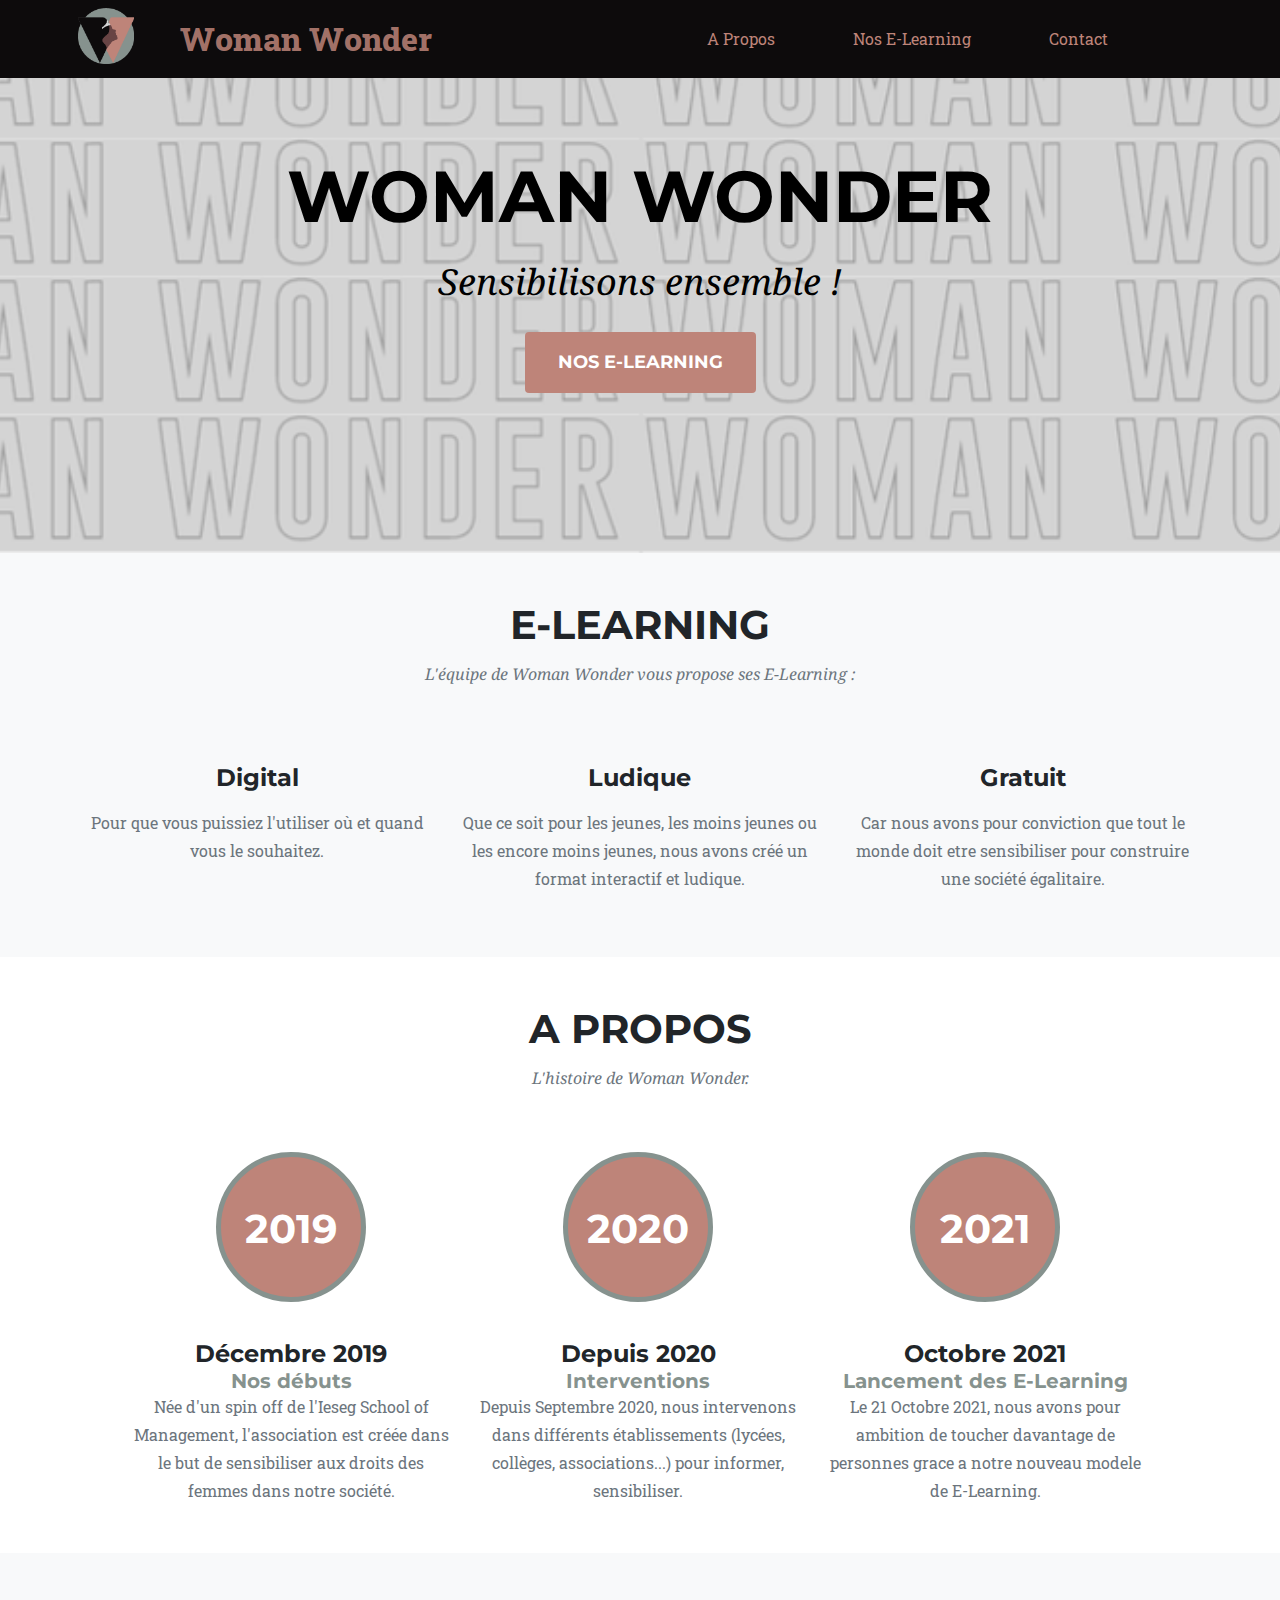
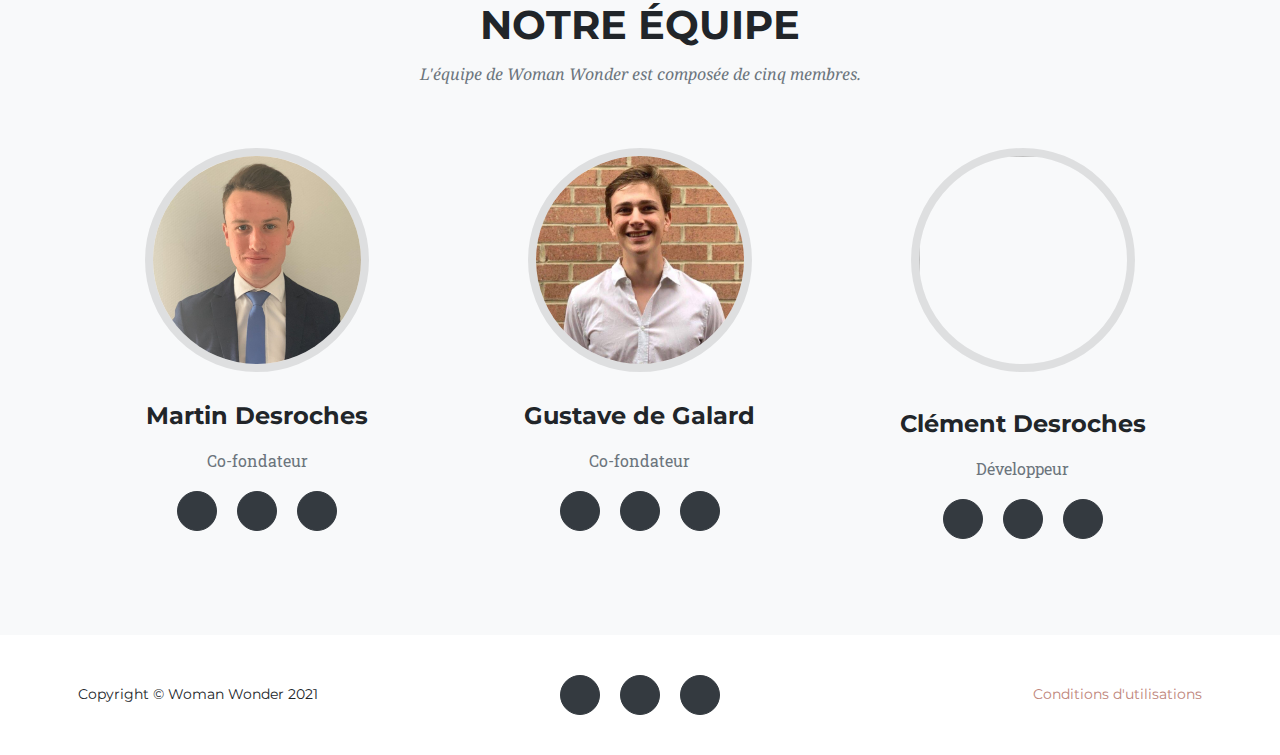
==== commit 0398510c: "accueil+draftrecherche" ====
--- a/index.html
+++ b/index.html
@@ -10,33 +10,31 @@
         <link href="https://fonts.googleapis.com/css?family=Montserrat:400,700" rel="stylesheet" type="text/css" />
         <link href="https://fonts.googleapis.com/css?family=Droid+Serif:400,700,400italic,700italic" rel="stylesheet" type="text/css" />
         <link href="https://fonts.googleapis.com/css?family=Roboto+Slab:400,100,300,700" rel="stylesheet" type="text/css" />
-        <link href="styles.css" rel="stylesheet" />
+        <link href="styles_index.css" rel="stylesheet" />
     </head>
     <body id="page-top">
         <!-- Navigation-->
         <nav class="navbar navbar-shrink fixed-top js-scroll-trigger" id="mainNav">
             <div class="container">
                 
-                <button class="navbar-toggler" type="button" data-toggle="collapse" data-target="#navbarResponsive" aria-controls="navbarResponsive" aria-expanded="false" aria-label="Toggle navigation">
-                    Menu
-                    <i class="fas fa-bars ml-1"></i>
-                </button>
+                <a class="navbar-logo js-scroll-trigger" href="#page-top">
+                    <img src="img/logo.png" width=100%>
+                </a>
                 <a class="navbar-brand js-scroll-trigger" href="#page-top">Woman Wonder</a>
-                <a class="navbar-brand js-scroll-trigger" href="#page-top"></a>
-                <div class="collapse navbar-collapse" id="navbarResponsive">
-                    <ul class="navbar-nav text-uppercase ml-auto">
-                        <li class="nav-item"><a class="nav-link js-scroll-trigger" href="#services">A propos</a></li>
-                        <li class="nav-item"><a class="nav-link js-scroll-trigger" href="#about">Nos E-Learning</a></li>
-                        <li class="nav-item"><a class="nav-link js-scroll-trigger" href="#team">Contact</a></li>
-                    </ul>
-                </div>
+                
+                <a class="nav-link js-scroll-trigger" href="#about">A Propos</a>
+                <a class="nav-link js-scroll-trigger" href="#services">Nos E-Learning</a>
+                <a class="nav-link js-scroll-trigger" href="#team">Contact</a>
+                <a class="nav-link js-scroll-trigger" href="#team">
+                    <i class="fas fa-search"></i>
+                </a>
             </div>
         </nav>
         <!-- Masthead-->
         <header class="masthead">
             <div class="container">
                 <div class="masthead-heading text-uppercase">WOMAN WONDER</div>
-                <div class="masthead-subheading">SLOGAN</div>
+                <div class="masthead-subheading">Sensibilisons ensemble !</div>
                 <a class="btn btn-primary btn-xl text-uppercase js-scroll-trigger" href="logout/commerce">Nos E-Learning</a>
             </div>
         </header>
@@ -44,33 +42,33 @@
         <section class="page-section bg-light" id="services">
             <div class="container">
                 <div class="text-center">
-                    <h2 class="section-heading text-uppercase">Service</h2>
-                    <h3 class="section-subheading text-muted">L'équipe de MON QUARTIER© vous propose un service :</h3>
+                    <h2 class="section-heading text-uppercase">E-Learning</h2>
+                    <h3 class="section-subheading text-muted">L'équipe de Woman Wonder vous propose ses E-Learning :</h3>
                 </div>
                 <div class="row text-center">
                     <div class="col-md-4">
                         <span class="fa-stack fa-4x">
-                            <i class="fas fa-circle fa-stack-2x text-primary"></i>
-                            <i class="fas fa-shopping-cart fa-stack-1x fa-inverse"></i>
+                            <i class="fas fa-circle fa-stack-2x icon-primary"></i>
+                            <i class="fas fa-laptop fa-stack-1x fa-inverse"></i>
                         </span>
-                        <h4 class="my-3">Pratique</h4>
-                        <p class="text-muted">Notre solution permet à tous nos collaborateurs de profiter d'une visibilitée accrue auprès d'un public plus connecté et plus jeune.</p>
+                        <h4 class="my-3">Digital</h4>
+                        <p class="text-muted">Pour que vous puissiez l'utiliser où et quand vous le souhaitez.</p>
                     </div>
                     <div class="col-md-4">
                         <span class="fa-stack fa-4x">
-                            <i class="fas fa-circle fa-stack-2x text-primary"></i>
-                            <i class="fas fa-laptop fa-stack-1x fa-inverse"></i>
+                            <i class="fas fa-circle fa-stack-2x icon-primary"></i>
+                            <i class="fas fa-smile fa-stack-1x fa-inverse"></i>
                         </span>
-                        <h4 class="my-3">Simple</h4>
-                        <p class="text-muted">La prise en main est rapide et relativement intuitive. Nos développeurs ont tout fait pour que la navigation se fasse assez aisément.</p>
+                        <h4 class="my-3">Ludique</h4>
+                        <p class="text-muted">Que ce soit pour les jeunes, les moins jeunes ou les encore moins jeunes, nous avons créé un format interactif et ludique.</p>
                     </div>
                     <div class="col-md-4">
                         <span class="fa-stack fa-4x">
-                            <i class="fas fa-circle fa-stack-2x text-primary"></i>
-                            <i class="fas fa-lock fa-stack-1x fa-inverse"></i>
+                            <i class="fas fa-circle fa-stack-2x icon-primary"></i>
+                            <i class="fas fa-coins fa-stack-1x fa-inverse"></i>
                         </span>
-                        <h4 class="my-3">Sécurisé</h4>
-                        <p class="text-muted">Les données que vous partagerez avec nous sont cryptées. Nos développeurs ont attaché une grande importance à la sécurité en concevant le site.</p>
+                        <h4 class="my-3">Gratuit</h4>
+                        <p class="text-muted">Car nous avons pour conviction que tout le monde doit etre sensibiliser pour construire une société égalitaire.</p>
                     </div>
                 </div>
             </div>
@@ -80,48 +78,48 @@
             <div class="container">
                 <div class="text-center">
                     <h2 class="section-heading text-uppercase">A propos</h2>
-                    <h3 class="section-subheading text-muted">L'histoire de MON QUARTIER© depuis nos débuts prometteurs jusqu'à aujourd'hui.</h3>
+                    <h3 class="section-subheading text-muted">L'histoire de Woman Wonder.</h3>
                 </div>
                 <ul class="timeline">
+                    
                     <li>
                         <div class="timeline-image">
                             <h1><br />
-                                1<br />
+                                2019<br />
                             </h1>
                         </div>
-                        <div class="timeline-panel">
-                            <div class="timeline-heading">
-                                <h4>DECEMBRE 2020</h4>
-                                <h4 class="subheading">Nos débuts</h4>
-                            </div>
-                            <div class="timeline-body"><p class="text-muted">L'équipe s'est réunie pour la première fois en décembre 2020 pour réfléchir à la bonne stratégie à adopter</p></div>
+                        
+                        <div class="timeline-heading">
+                            <h4>Décembre 2019</h4>
+                            <h4 class="subheading">Nos débuts</h4>
                         </div>
+                        <div class="timeline-body"><p class="text-muted">Née d'un spin off de l'Ieseg School of Management, l'association est créée dans le but de sensibiliser aux droits des femmes dans notre société.</p></div>
+                        
                     </li>
-                    <li class="timeline-inverted">
+                    <li>
                         <div class="timeline-image">
                             <h1><br />
-                                2<br />
+                                2020<br />
                             </h1>
                         </div>
-                        <div class="timeline-panel">
-                            <div class="timeline-heading">
-                                <h4>FEVRIER/MARS 2021</h4>
-                                <h4 class="subheading">Lancement de l'application</h4>
-                            </div>
-                            <div class="timeline-body"><p class="text-muted">C'est le vendredi 12 février que l'histoire a pris un nouveau tournant: nous avons enfin lancé l'application mobile</p></div>
+                        <div class="timeline-heading">
+                            <h4>Depuis 2020</h4>
+                            <h4 class="subheading">Interventions</h4>
                         </div>
+                        <div class="timeline-body"><p class="text-muted">Depuis Septembre 2020, nous intervenons dans différents établissements (lycées, collèges, associations...) pour informer, sensibiliser.</p></div>
                     </li>
                     
-                    <li class="timeline-inverted">
+                    <li>
                         <div class="timeline-image">
-                            <h4>
-                                A vous
-                                <br />
-                                d'écrire
-                                <br />
-                                l'histoire !
-                            </h4>
+                            <h1><br />
+                                2021<br />
+                            </h1>
                         </div>
+                        <div class="timeline-heading">
+                            <h4>Octobre 2021</h4>
+                            <h4 class="subheading">Lancement des E-Learning</h4>
+                        </div>
+                        <div class="timeline-body"><p class="text-muted">Le 21 Octobre 2021, nous avons pour ambition de toucher davantage de personnes grace a notre nouveau modele de E-Learning.</p></div>
                     </li>
                 </ul>
             </div>
@@ -131,57 +129,37 @@
             <div class="container">
                 <div class="text-center">
                     <h2 class="section-heading text-uppercase">Notre équipe</h2>
-                    <h3 class="section-subheading text-muted">L'équipe de MON QUARTIER© est composée de cinq membres.</h3>
+                    <h3 class="section-subheading text-muted">L'équipe de Woman Wonder est composée de cinq membres.</h3>
                 </div>
                 <div class="row">
                     <div class="col-lg-4">
                         <div class="team-member">
-                            <img class="mx-auto rounded-circle" src="team/PierreS.jpg" alt="" />
-                            <h4>Pierre Samaha</h4>
-                            <p class="text-muted">Développeur & Co-fondateur</p>
-                            <a class="btn btn-dark btn-social mx-2" href="#!"><i class="fab fa-twitter"></i></a>
-                            <a class="btn btn-dark btn-social mx-2" href="#!"><i class="fab fa-facebook-f"></i></a>
-                            <a class="btn btn-dark btn-social mx-2" href="#!"><i class="fab fa-linkedin-in"></i></a>
+                            <img class="mx-auto rounded-circle" src="team/Martin.jpg" alt="" />
+                            <h4>Martin Desroches</h4>
+                            <p class="text-muted">Co-fondateur</p>
+                            <a class="btn btn-dark btn-social mx-2" href="mailto:martin.desroches@ieseg.fr"><i class="fas fa-envelope"></i></a>
+                            <a class="btn btn-dark btn-social mx-2" href="https://www.facebook.com/martin.desroches.58"><i class="fab fa-facebook-f"></i></a>
+                            <a class="btn btn-dark btn-social mx-2" href="https://www.linkedin.com/in/martin-desroches-583948190/"><i class="fab fa-linkedin-in"></i></a>
                         </div>
                     </div>
                     <div class="col-lg-4">
                         <div class="team-member">
-                            <img class="mx-auto rounded-circle" src="team/Sebastian.jpg" alt="" />
-                            <h4>Sebastian Patarrieu</h4>
-                            <p class="text-muted">Développeur & Co-fondateur</p>
-                            <a class="btn btn-dark btn-social mx-2" href="#!"><i class="fab fa-twitter"></i></a>
-                            <a class="btn btn-dark btn-social mx-2" href="#!"><i class="fab fa-facebook-f"></i></a>
-                            <a class="btn btn-dark btn-social mx-2" href="#!"><i class="fab fa-linkedin-in"></i></a>
-                        </div>
-                    </div>
-                    <div class="col-lg-4">
-                        <div class="team-member">
-                            <img class="mx-auto rounded-circle" src="team/PierreB.jpg" alt="" />
-                            <h4>Pierre Belamri</h4>
-                            <p class="text-muted">Développeur & Co-fondateur</p>
-                            <a class="btn btn-dark btn-social mx-2" href="#!"><i class="fab fa-twitter"></i></a>
-                            <a class="btn btn-dark btn-social mx-2" href="#!"><i class="fab fa-facebook-f"></i></a>
-                            <a class="btn btn-dark btn-social mx-2" href="#!"><i class="fab fa-linkedin-in"></i></a>
+                            <img class="mx-auto rounded-circle" src="team/Gustave.jpg" alt="" />
+                            <h4>Gustave de Galard</h4>
+                            <p class="text-muted">Co-fondateur</p>
+                            <a class="btn btn-dark btn-social mx-2" href="mailto:woman.wonder@ieseg.fr"><i class="fas fa-envelope"></i></a>
+                            <a class="btn btn-dark btn-social mx-2" href="https://www.facebook.com/gustave.degalard"><i class="fab fa-facebook-f"></i></a>
+                            <a class="btn btn-dark btn-social mx-2" href="https://www.linkedin.com/in/gustave-de-galard-bb13821ba/"><i class="fab fa-linkedin-in"></i></a>
                         </div>
                     </div>
                     <div class="col-lg-4">
                         <div class="team-member">
                             <img class="mx-auto rounded-circle" src="team/Clément.jpg" alt="" />
                             <h4>Clément Desroches</h4>
-                            <p class="text-muted">Développeur & Co-fondateur</p>
-                            <a class="btn btn-dark btn-social mx-2" href="#!"><i class="fab fa-twitter"></i></a>
-                            <a class="btn btn-dark btn-social mx-2" href="#!"><i class="fab fa-facebook-f"></i></a>
-                            <a class="btn btn-dark btn-social mx-2" href="#!"><i class="fab fa-linkedin-in"></i></a>
-                        </div>
-                    </div>
-                    <div class="col-lg-4">
-                        <div class="team-member">
-                            <img class="mx-auto rounded-circle" src="team/Alex.jpg" alt="" />
-                            <h4>Alex Morais</h4>
-                            <p class="text-muted">Développeur & Co-fondateur</p>
-                            <a class="btn btn-dark btn-social mx-2" href="#!"><i class="fab fa-twitter"></i></a>
-                            <a class="btn btn-dark btn-social mx-2" href="#!"><i class="fab fa-facebook-f"></i></a>
-                            <a class="btn btn-dark btn-social mx-2" href="#!"><i class="fab fa-linkedin-in"></i></a>
+                            <p class="text-muted">Développeur</p>
+                            <a class="btn btn-dark btn-social mx-2" href="mailto:woman.wonder@ieseg.fr"><i class="fas fa-envelope"></i></a>
+                            <a class="btn btn-dark btn-social mx-2" href="https://www.facebook.com/clement.desroches.7/"><i class="fab fa-facebook-f"></i></a>
+                            <a class="btn btn-dark btn-social mx-2" href="https://www.linkedin.com/in/clement-desroches-ba59a5187/"><i class="fab fa-linkedin-in"></i></a>
                         </div>
                     </div>
                 </div>
@@ -191,11 +169,11 @@
         <footer class="footer py-4">
             <div class="container">
                 <div class="row align-items-center">
-                    <div class="col-lg-4 text-lg-left">Copyright © Mon Quartier 2021</div>
+                    <div class="col-lg-4 text-lg-left">Copyright © Woman Wonder 2021</div>
                     <div class="col-lg-4 my-3 my-lg-0">
-                        <a class="btn btn-dark btn-social mx-2" href="#!"><i class="fab fa-twitter"></i></a>
-                        <a class="btn btn-dark btn-social mx-2" href="#!"><i class="fab fa-facebook-f"></i></a>
-                        <a class="btn btn-dark btn-social mx-2" href="#!"><i class="fab fa-linkedin-in"></i></a>
+                        <a class="btn btn-dark btn-social mx-2" href="mailto:woman.wonder@ieseg.fr"><i class="fas fa-envelope"></i></a>
+                        <a class="btn btn-dark btn-social mx-2" href="https://www.facebook.com/womanwonder.w"><i class="fab fa-facebook-f"></i></a>
+                        <a class="btn btn-dark btn-social mx-2" href="https://www.linkedin.com/company/woman-wonder/"><i class="fab fa-linkedin-in"></i></a>
                     </div>
                     <div class="col-lg-4 text-lg-right">
                         <a href="#!">Conditions d'utilisations</a>
--- a/styles_index.css
+++ b/styles_index.css
@@ -0,0 +1,939 @@
+
+
+@charset "UTF-8";
+/* BASIC */
+:root {
+  --blue: #007bff;
+  --indigo: #6610f2;
+  --purple: #6f42c1;
+  --pink: #e83e8c;
+  --red: #dc3545;
+  --orange: #fd7e14;
+  --yellow: #fed136;
+  --green: #28a745;
+  --teal: #20c997;
+  --cyan: #17a2b8;
+  --white: #fff;
+  --gray: #6c757d;
+  --gray-dark: #343a40;
+  --primary: #fed136;
+  --secondary: #6c757d;
+  --success: #28a745;
+  --info: #17a2b8;
+  --warning: #fed136;
+  --danger: #dc3545;
+  --light: #f8f9fa;
+  --dark: #343a40;
+  --breakpoint-xs: 0;
+  --breakpoint-sm: 576px;
+  --breakpoint-md: 768px;
+  --breakpoint-lg: 992px;
+  --breakpoint-xl: 1200px;
+  --font-family-sans-serif: -apple-system, BlinkMacSystemFont, "Segoe UI", Roboto, "Helvetica Neue", Arial, "Noto Sans", sans-serif, "Apple Color Emoji", "Segoe UI Emoji", "Segoe UI Symbol", "Noto Color Emoji";
+  --font-family-monospace: SFMono-Regular, Menlo, Monaco, Consolas, "Liberation Mono", "Courier New", monospace;
+}
+
+*,
+*::before,
+*::after {
+  box-sizing: border-box;
+}
+
+
+
+body {
+  margin: 0;
+  font-family: "Roboto Slab", -apple-system, BlinkMacSystemFont, "Segoe UI", Roboto, "Helvetica Neue", Arial, sans-serif, "Apple Color Emoji", "Segoe UI Emoji", "Segoe UI Symbol", "Noto Color Emoji";
+  font-size: 1rem;
+  font-weight: 400;
+  line-height: 1.5;
+  color: #212529;
+  text-align: left;
+  background-color: #fff;
+}
+
+[tabindex="-1"]:focus:not(:focus-visible) {
+  outline: 0 !important;
+}
+
+
+
+h1, h2, h3, h4, h5, h6 {
+  margin-top: 0;
+  margin-bottom: 0.5rem;
+}
+
+
+
+a {
+  color: #BE8479;
+  text-decoration: none;
+  background-color: transparent;
+}
+a:hover {
+  color: #BE8479;
+  text-decoration: underline;
+}
+
+a:not([href]):not([class]) {
+  color: inherit;
+  text-decoration: none;
+}
+a:not([href]):not([class]):hover {
+  color: inherit;
+  text-decoration: none;
+}
+
+
+h1, h2, h3, h4, h5, h6,
+.h1, .h2, .h3, .h4, .h5, .h6 {
+  margin-bottom: 0.5rem;
+  font-family: "Montserrat", -apple-system, BlinkMacSystemFont, "Segoe UI", Roboto, "Helvetica Neue", Arial, sans-serif, "Apple Color Emoji", "Segoe UI Emoji", "Segoe UI Symbol", "Noto Color Emoji";
+  font-weight: 700;
+  line-height: 1.2;
+}
+
+h1, .h1 {
+  font-size: 2.5rem;
+}
+
+h2, .h2 {
+  font-size: 2rem;
+}
+
+h3, .h3 {
+  font-size: 1.75rem;
+}
+
+h4, .h4 {
+  font-size: 1.5rem;
+}
+
+h5, .h5 {
+  font-size: 1.25rem;
+}
+
+h6, .h6 {
+  font-size: 1rem;
+}
+
+
+/* Page */
+
+.container,
+.container-fluid,
+.container-xl,
+.container-lg,
+.container-md,
+.container-sm {
+  width: 100%;
+  padding-right: 0.5rem;
+  padding-left: 0.5rem;
+  margin-right: auto;
+  margin-left: auto;
+  max-width: 90%;
+}
+
+@media (min-width: 576px) {
+  .container-sm, .container {
+    max-width: 540px;
+  }
+}
+@media (min-width: 768px) {
+  .container-md, .container-sm, .container {
+    max-width: 720px;
+  }
+}
+@media (min-width: 992px) {
+  .container-lg, .container-md, .container-sm, .container {
+    max-width: 960px;
+  }
+}
+@media (min-width: 1200px) {
+  .container-xl, .container-lg, .container-md, .container-sm, .container {
+    max-width: 1140px;
+  }
+}
+.row {
+  display: flex;
+  flex-wrap: wrap;
+  margin-right: -0.75rem;
+  margin-left: -0.75rem;
+}
+
+.no-gutters {
+  margin-right: 0;
+  margin-left: 0;
+}
+.no-gutters > .col,
+.no-gutters > [class*=col-] {
+  padding-right: 0;
+  padding-left: 0;
+}
+
+/* NAVBAR */
+navbar {
+  position: relative;
+  display: flex;
+  flex-wrap: wrap;
+  align-items: center;
+  justify-content: space-between;
+  padding: 0.5rem 1rem;
+}
+.navbar .container,
+.navbar .container-fluid,
+.navbar .container-sm,
+.navbar .container-md,
+.navbar .container-lg,
+.navbar .container-xl {
+  display: flex;
+  flex-wrap: wrap;
+  align-items: center;
+  justify-content: space-between;
+}
+.navbar-brand {
+
+  width: 40%;
+  text-align: left;
+  display: inline-block;
+  padding-top: 0.3125rem;
+  padding-bottom: 0.3125rem;
+  margin-right: 1rem;
+  margin-left: 0rem;
+
+}
+.navbar-brand:hover, .navbar-brand:focus {
+  text-decoration: none;
+}
+
+.navbar-logo{
+  width: 5%;
+  text-align: left;
+  display: inline-block;
+  padding-top: 0rem;
+  padding-bottom: 0rem;
+}
+
+.navbar-nav {
+  display: flex;
+  flex-direction: column;
+  padding-left: 0;
+  margin-bottom: 0;
+  list-style: none;
+}
+.navbar-nav .nav-link {
+  padding-right: 0;
+  padding-left: 0;
+}
+.navbar-nav .dropdown-menu {
+  position: static;
+  float: none;
+}
+
+.navbar-text {
+  display: inline-block;
+  padding-top: 0.5rem;
+  padding-bottom: 0.5rem;
+}
+
+.navbar-collapse {
+  flex-basis: 100%;
+  flex-grow: 20;
+  align-items: center;
+}
+
+.navbar-toggler {
+  padding: 0.25rem 0.75rem;
+  font-size: 1.25rem;
+  line-height: 1;
+  background-color: transparent;
+  border: 1px solid transparent;
+  border-radius: 0.25rem;
+}
+.navbar-toggler:hover, .navbar-toggler:focus {
+  text-decoration: none;
+}
+
+.navbar-toggler-icon {
+  display: inline-block;
+  width: 1.5em;
+  height: 1.5em;
+  vertical-align: middle;
+  content: "";
+  background: no-repeat center center;
+  background-size: 100% 100%;
+}
+
+
+#mainNav {
+  padding-top: 1rem;
+  padding-bottom: 1rem;
+  background-color: #16181b;
+}
+#mainNav .navbar-toggler {
+  padding: 0.75rem;
+  font-family: "Montserrat", -apple-system, BlinkMacSystemFont, "Segoe UI", Roboto, "Helvetica Neue", Arial, sans-serif, "Apple Color Emoji", "Segoe UI Emoji", "Segoe UI Symbol", "Noto Color Emoji";
+  font-size: 1rem;
+  font-weight: 900;
+  color: rgb(0, 0, 0);
+  text-transform: uppercase;
+  background-color: #BE8479d8;
+  border: 0;
+  
+
+}
+
+#mainNav .navbar-brand  {
+  transition: font-size 0.3s ease-in-out;
+  color: #BE8479d8;
+  text-align: left;
+  
+}
+#mainNav .navbar-nav .nav-item .nav-link {
+  font-family: "Montserrat", -apple-system, BlinkMacSystemFont, "Segoe UI", Roboto, "Helvetica Neue", Arial, sans-serif, "Apple Color Emoji", "Segoe UI Emoji", "Segoe UI Symbol", "Noto Color Emoji";
+  font-size: 0.95rem;
+  color: #fff;
+  letter-spacing: 0.0625em;
+}
+#mainNav .navbar-nav .nav-item .nav-link.active, #mainNav .navbar-nav .nav-item .nav-link:hover {
+  color: #BE8479d8;
+}
+
+@media (min-width: 992px) {
+  #mainNav {
+    padding-top: 0.5rem;
+    padding-bottom: 0.5rem;
+    border: none;
+    background-color:rgba(22, 24, 27, 0.856);
+    transition: padding-top 0.3s ease-in-out, padding-bottom 0.3s ease-in-out;
+    transition: background-color 0.5s ease-in-out;
+  }
+  #mainNav .navbar-brand {
+
+    font-size: 1.5em;
+    transition: font-size 0.3s ease-in-out;
+    color: #BE8479d8;
+    text-align: left;
+    font-weight: 800;
+
+  }
+
+  #mainNav .navbar-brand img {
+    height: 2rem;
+    transition: height 0.3s ease-in-out;
+  }
+  #mainNav .nav-link {
+    display: block;
+    padding: 0.5rem 1rem;
+    color: #BE8479;
+    font-size: 1em;
+  }
+
+  #mainNav .nav-logo {
+    display: block;
+
+  }
+
+  #mainNav .nav-link:hover, .nav-link:focus {
+    text-decoration: none;
+    color: #BE84799f;
+  }
+  #mainNav .nav-link.disabled {
+    color: #6c757d;
+    pointer-events: none;
+    cursor: default;
+  }
+  #mainNav.navbar-shrink {
+    padding-top: 0.5rem;
+    padding-bottom: 0.5rem;
+    background-color: #0d0b0c;
+    transition: background-color 0.5s ease-in-out;
+  }
+  #mainNav.navbar-shrink .navbar-brand {
+    font-size: 2em;
+    transition: font-size 0.3s ease-in-out;
+    text-align: left;
+  }
+  #mainNav.navbar-shrink .navbar-brand svg,
+#mainNav.navbar-shrink .navbar-brand img {
+    height: 1.5rem;
+  }
+  #mainNav .navbar-nav .nav-item {
+    margin-right: 1rem;
+    
+  }
+  #mainNav .navbar-nav .nav-item:last-child {
+    margin-right: 0;
+  }
+}
+
+@media (max-width: 992px) {
+  #mainNav {
+    padding-top: 0.5rem;
+    padding-bottom: 0.5rem;
+    border: none;
+    background-color: rgba(22, 24, 27, 0.856);
+    transition: padding-top 0.3s ease-in-out, padding-bottom 0.3s ease-in-out;
+    transition: background-color 0.5s ease-in-out;
+  }
+  #mainNav .navbar-brand {
+
+    font-size: 0.75em;
+    transition: font-size 0.3s ease-in-out;
+    color: #BE8479d8;
+    text-align: left;
+
+  }
+
+  #mainNav .navbar-brand img {
+    height: 2rem;
+    transition: height 0.3s ease-in-out;
+  }
+
+  #mainNav .nav-link {
+    display: block;
+    padding: 0.5rem 1rem;
+    color: #BE8479;
+    font-size: 0.75em;
+  }
+  #mainNav .nav-link:hover, .nav-link:focus {
+    text-decoration: none;
+    color: #BE84799f;
+  }
+  #mainNav .nav-link.disabled {
+    color: #6c757d;
+    pointer-events: none;
+    cursor: default;
+  }
+
+  #mainNav .nav-logo {
+    display: block;
+
+  }
+  #mainNav.navbar-shrink {
+    padding-top: 0.5rem;
+    padding-bottom: 0.5rem;
+    background-color: #0d0b0c;
+    transition: background-color 0.5s ease-in-out;
+  }
+  #mainNav.navbar-shrink .navbar-brand {
+    font-size: 1em;
+    transition: font-size 0.3s ease-in-out;
+    text-align: left;
+  }
+  #mainNav.navbar-shrink .navbar-brand svg,
+#mainNav.navbar-shrink .navbar-brand img {
+    height: 1.5rem;
+  }
+  #mainNav .navbar-nav .nav-item {
+    margin-right: 1rem;
+    
+  }
+  #mainNav .navbar-nav .nav-item:last-child {
+    margin-right: 0;
+  }
+}
+
+.fixed-top {
+  position: fixed;
+  top: 0;
+  right: 0;
+  left: 0;
+  z-index: 1030;
+}
+
+/* HEADER */
+
+header.masthead {
+  padding-top: 6.5rem;
+  padding-bottom: 6rem;
+  text-align: center;
+  background-image: url("img/background_WW.png");
+  background-repeat: no-repeat;
+  background-attachment: scroll;
+  background-position: center center;
+  background-size: cover;
+}
+header.masthead .masthead-subheading {
+  font-size: 1.5rem;
+  font-style: italic;
+  line-height: 1.5rem;
+  margin-bottom: 25px;
+  font-family: "Droid Serif", -apple-system, BlinkMacSystemFont, "Segoe UI", Roboto, "Helvetica Neue", Arial, sans-serif, "Apple Color Emoji", "Segoe UI Emoji", "Segoe UI Symbol", "Noto Color Emoji";
+}
+header.masthead .masthead-heading {
+  font-size: 3.25rem;
+  font-weight: 700;
+  line-height: 0rem;
+  margin-bottom: 2rem;
+  font-family: "Montserrat", -apple-system, BlinkMacSystemFont, "Segoe UI", Roboto, "Helvetica Neue", Arial, sans-serif, "Apple Color Emoji", "Segoe UI Emoji", "Segoe UI Symbol", "Noto Color Emoji";
+}
+
+@media (min-width: 768px) {
+  header.masthead {
+    padding-top: 10rem;
+    padding-bottom: 10rem;
+  }
+  header.masthead .masthead-subheading {
+    font-size: 2.25rem;
+    font-style: italic;
+    line-height: 2.25rem;
+    margin-bottom: 2rem;
+    color: #000;
+  }
+  header.masthead .masthead-heading {
+    font-size: 4.5rem;
+    font-weight: 700;
+    line-height: 4.5rem;
+    margin-bottom: 2rem;
+    color: #000;
+  }
+}
+  
+
+
+
+.btn {
+    display: inline-block;
+    font-weight: 400;
+    color: #212529;
+    text-align: center;
+    vertical-align: middle;
+    -webkit-user-select: none;
+       -moz-user-select: none;
+        -ms-user-select: none;
+            user-select: none;
+    background-color: transparent;
+    border: 1px solid transparent;
+    padding: 0.375rem 0.75rem;
+    font-size: 1rem;
+    line-height: 1.5;
+    border-radius: 0.25rem;
+    transition: color 0.15s ease-in-out, background-color 0.15s ease-in-out, border-color 0.15s ease-in-out, box-shadow 0.15s ease-in-out;
+  }
+  @media (prefers-reduced-motion: reduce) {
+   
+  }
+  .btn:hover {
+    color: #BE8479;
+    text-decoration: none;
+  }
+  .btn:focus, .btn.focus {
+    outline: 0;
+    box-shadow: 0 0 0 0.2rem #BE8479;
+  }
+  .btn.disabled, .btn:disabled {
+    opacity: 0.65;
+  }
+  .btn:not(:disabled):not(.disabled) {
+    cursor: pointer;
+  }
+  a.btn.disabled,
+  fieldset:disabled a.btn {
+    pointer-events: none;
+  }
+  
+  .btn-primary {
+    color: #fff;
+    background-color: #BE8479;
+  
+  }
+  .btn-primary:hover {
+    color: #fff;
+    background-color: #d893a481;
+  
+  
+  }
+  .btn-primary:active {
+    color: #fff;
+    background-color: #BE8479;
+    box-shadow: 0 5px #666;
+    transform: translateY(4px);
+  
+  }
+  .btn-xl {
+    padding: 1rem 2rem;
+    font-family: "Montserrat", -apple-system, BlinkMacSystemFont, "Segoe UI", Roboto, "Helvetica Neue", Arial, sans-serif, "Apple Color Emoji", "Segoe UI Emoji", "Segoe UI Symbol", "Noto Color Emoji";
+    font-size: 1.125rem;
+    font-weight: 700;
+  }
+  
+  .btn-social {
+    height: 2.5rem;
+    width: 2.5rem;
+    display: inline-flex;
+    align-items: center;
+    justify-content: center;
+    padding: 0;
+    border-radius: 100%;
+  }
+
+
+
+  /* PAGE SECTION */
+  .page-section {
+    padding: 3rem 0;
+  }
+  .page-section h2.section-heading {
+    font-size: 2.5rem;
+    margin-top: 0;
+    margin-bottom: 1rem;
+  }
+  .page-section h3.section-subheading {
+    font-size: 1rem;
+    font-weight: 400;
+    font-style: italic;
+    font-family: "Droid Serif", -apple-system, BlinkMacSystemFont, "Segoe UI", Roboto, "Helvetica Neue", Arial, sans-serif, "Apple Color Emoji", "Segoe UI Emoji", "Segoe UI Symbol", "Noto Color Emoji";
+    margin-bottom: 4rem;
+  }
+  .bg-light {
+    background-color: #f8f9fa !important;
+  }
+  
+  a.bg-light:hover, a.bg-light:focus,
+  button.bg-light:hover,
+  button.bg-light:focus {
+    background-color: #dae0e5 !important;
+  }
+  
+  .bg-dark {
+    background-color: #343a40 !important;
+  }
+  
+  a.bg-dark:hover, a.bg-dark:focus,
+  button.bg-dark:hover,
+  button.bg-dark:focus {
+    background-color: #1d2124 !important;
+  }
+
+  .text-left {
+    text-align: left !important;
+  }
+  
+  .text-right {
+    text-align: right !important;
+  }
+  
+  .text-center {
+    text-align: center !important;
+  }
+  .text-uppercase {
+    text-transform: uppercase !important;
+  }
+  
+  .col-xl,
+.col-xl-auto, .col-xl-12, .col-xl-11, .col-xl-10, .col-xl-9, .col-xl-8, .col-xl-7, .col-xl-6, .col-xl-5, .col-xl-4, .col-xl-3, .col-xl-2, .col-xl-1, .col-lg,
+.col-lg-auto, .col-lg-12, .col-lg-11, .col-lg-10, .col-lg-9, .col-lg-8, .col-lg-7, .col-lg-6, .col-lg-5, .col-lg-4, .col-lg-3, .col-lg-2, .col-lg-1, .col-md,
+.col-md-auto, .col-md-12, .col-md-11, .col-md-10, .col-md-9, .col-md-8, .col-md-7, .col-md-6, .col-md-5, .col-md-4, .col-md-3, .col-md-2, .col-md-1, .col-sm,
+.col-sm-auto, .col-sm-12, .col-sm-11, .col-sm-10, .col-sm-9, .col-sm-8, .col-sm-7, .col-sm-6, .col-sm-5, .col-sm-4, .col-sm-3, .col-sm-2, .col-sm-1, .col,
+.col-auto, .col-12, .col-11, .col-10, .col-9, .col-8, .col-7, .col-6, .col-5, .col-4, .col-3, .col-2, .col-1 {
+  position: relative;
+  width: 100%;
+  padding-right: 0.75rem;
+  padding-left: 0.75rem;
+}
+
+
+  .col-md-4 {
+    flex: 0 0 33.3333333333%;
+    max-width: 33.3333333333%;
+  }
+  
+  .col-lg-4 {
+    flex: 0 0 33.3333333333%;
+    max-width: 33.3333333333%;
+  }
+
+
+  .mt-3,
+  .my-3 {
+    margin-top: 1rem !important;
+  }
+  
+  .mb-3,
+  .my-3 {
+    margin-bottom: 1rem !important;
+  }
+
+
+  .icon-primary {
+    color: #BE8479 !important;
+  }
+
+  .text-muted {
+    color: #6c757d !important;
+  }
+
+
+/* TIMELINE */
+  .timeline {
+    margin: 0;
+    list-style: none;
+    display: flex;
+    border-top-width: 15px;
+  }
+  .timeline > li {
+    position: relative;
+    min-height: 50px;
+    text-align: center !important;
+    width: 32%;
+  }
+
+  
+  .timeline > li .timeline-image {
+    position: relative;
+    margin: auto;
+    margin-bottom: 1cm;
+    width: 100%;
+    width: 150px;
+    height: 150px;
+    text-align: center;
+    color: white;
+    border: 5px solid #86928E;
+    border-radius: 100%;
+    background-color: #be8479;
+  }
+  .timeline > li .timeline-image h4 {
+    font-size: 20px;
+    line-height: 30px;
+    margin-top: 20px;
+  }
+  
+  .timeline .timeline-heading h4 {
+    font-size: 1.5em;
+    margin:auto;
+    color: inherit;
+    text-align: center;
+  
+  }
+  .timeline .timeline-heading h4.subheading {
+    font-size: 1.25em;
+    color: #86928E;
+  }
+  
+  .timeline .timeline-body > ul,
+  .timeline .timeline-body > p {
+    margin:auto;
+    width: 95%;
+  }
+
+  .timeline .timeline-body > ul,
+  .timeline .timeline-body > p {
+    margin:auto;
+  
+    width: 95%;
+  }
+
+
+
+
+  /* CONTACT */
+  .row {
+    display: flex;
+    flex-wrap: wrap;
+    margin-right: -0.75rem;
+    margin-left: -0.75rem;
+  }
+
+
+.team-member {
+  margin-bottom: 3rem;
+  text-align: center;
+}
+.team-member img {
+  width: 14rem;
+  height: 14rem;
+  border: 0.5rem solid rgba(0, 0, 0, 0.1);
+}
+.team-member h4 {
+  margin-top: 1.5rem;
+  margin-bottom: 0;
+}
+
+@media (min-width: 992px) {
+  .text-lg-left {
+    text-align: left !important;
+  }
+
+  .text-lg-right {
+    text-align: right !important;
+  }
+
+  .text-lg-center {
+    text-align: center !important;
+  }
+}
+
+
+.mx-2 {
+  margin-right: 0.5rem !important;
+  margin-left: 0.5rem !important;
+}
+.mx-auto {
+  margin-right: auto !important;
+  margin-left: 0;
+}
+.rounded-circle {
+  border-radius: 50% !important;
+}
+
+.btn-social {
+  height: 2.5rem;
+  width: 2.5rem;
+  display: inline-flex;
+  align-items: center;
+  justify-content: center;
+  padding: 0;
+  border-radius: 100%;
+}
+
+.btn-dark {
+  color: #fff;
+  background-color: #343a40;
+  border-color: #343a40;
+}
+.btn-dark:hover {
+  color: #fff;
+  background-color: #23272b;
+  border-color: #1d2124;
+}
+.btn-dark:focus, .btn-dark.focus {
+  color: #fff;
+  background-color: #23272b;
+  border-color: #1d2124;
+  box-shadow: 0 0 0 0.2rem rgba(82, 88, 93, 0.5);
+}
+.btn-dark.disabled, .btn-dark:disabled {
+  color: #fff;
+  background-color: #343a40;
+  border-color: #343a40;
+}
+.btn-dark:not(:disabled):not(.disabled):active, .btn-dark:not(:disabled):not(.disabled).active, .show > .btn-dark.dropdown-toggle {
+  color: #fff;
+  background-color: #1d2124;
+  border-color: #171a1d;
+}
+.btn-dark:not(:disabled):not(.disabled):active:focus, .btn-dark:not(:disabled):not(.disabled).active:focus, .show > .btn-dark.dropdown-toggle:focus {
+  box-shadow: 0 0 0 0.2rem rgba(82, 88, 93, 0.5);
+}
+
+p,
+h2,
+h3 {
+    orphans: 3;
+    widows: 3;
+  }
+
+  
+p {
+  line-height: 1.75;
+}
+
+
+/* FOOTER */
+.footer {
+  text-align: center;
+  font-size: 0.9rem;
+  font-family: "Montserrat", -apple-system, BlinkMacSystemFont, "Segoe UI", Roboto, "Helvetica Neue", Arial, sans-serif, "Apple Color Emoji", "Segoe UI Emoji", "Segoe UI Symbol", "Noto Color Emoji";
+  padding-top: 1.5rem !important;
+  padding-bottom: 1.5rem !important;
+}
+
+.align-items-center {
+  align-items: center !important;
+}
+
+
+
+@media (min-width: 768px) {
+  .col-md {
+    flex-basis: 0;
+    flex-grow: 1;
+    max-width: 100%;
+  }
+  .col-md-4 {
+    flex: 0 0 33.3333333333%;
+    max-width: 33.3333333333%;
+  }
+}
+
+
+@media (min-width: 992px) {
+  .col-lg {
+    flex-basis: 0;
+    flex-grow: 1;
+    max-width: 100%;
+  }
+  
+  .col-lg-4 {
+    flex: 0 0 33.3333333333%;
+    max-width: 33.3333333333%;
+  }
+}
+
+
+@media (min-width: 992px) {
+  .text-lg-left {
+    text-align: left !important;
+  }
+
+  .text-lg-right {
+    text-align: right !important;
+  }
+
+  .text-lg-center {
+    text-align: center !important;
+  }
+}
+
+
+@media (min-width: 768px) {
+  section {
+    padding: 9rem 0;
+  }
+}
+
+@media (min-width: 768px) {
+  header.masthead {
+    padding-top: 10rem;
+    padding-bottom: 10rem;
+  }
+  header.masthead .masthead-subheading {
+    font-size: 2.25rem;
+    font-style: italic;
+    line-height: 2.25rem;
+    margin-bottom: 2rem;
+    color: #000;
+  }
+  header.masthead .masthead-heading {
+    font-size: 4.5rem;
+    font-weight: 700;
+    line-height: 4.5rem;
+    margin-bottom: 2rem;
+    color: #000;
+  }
+}
+
+@media (min-width: 768px) {
+  section {
+    padding: 9rem 0;
+  }
+}
+
+body {
+  overflow-x: hidden;
+}
+.flex-row {
+  flex-direction: row !important;
+}
+
+
+.list-group-horizontal {
+  flex-direction: row;
+}
+
+
+
+[tabindex="-1"]:focus:not(:focus-visible) {
+  outline: 0 !important;
+}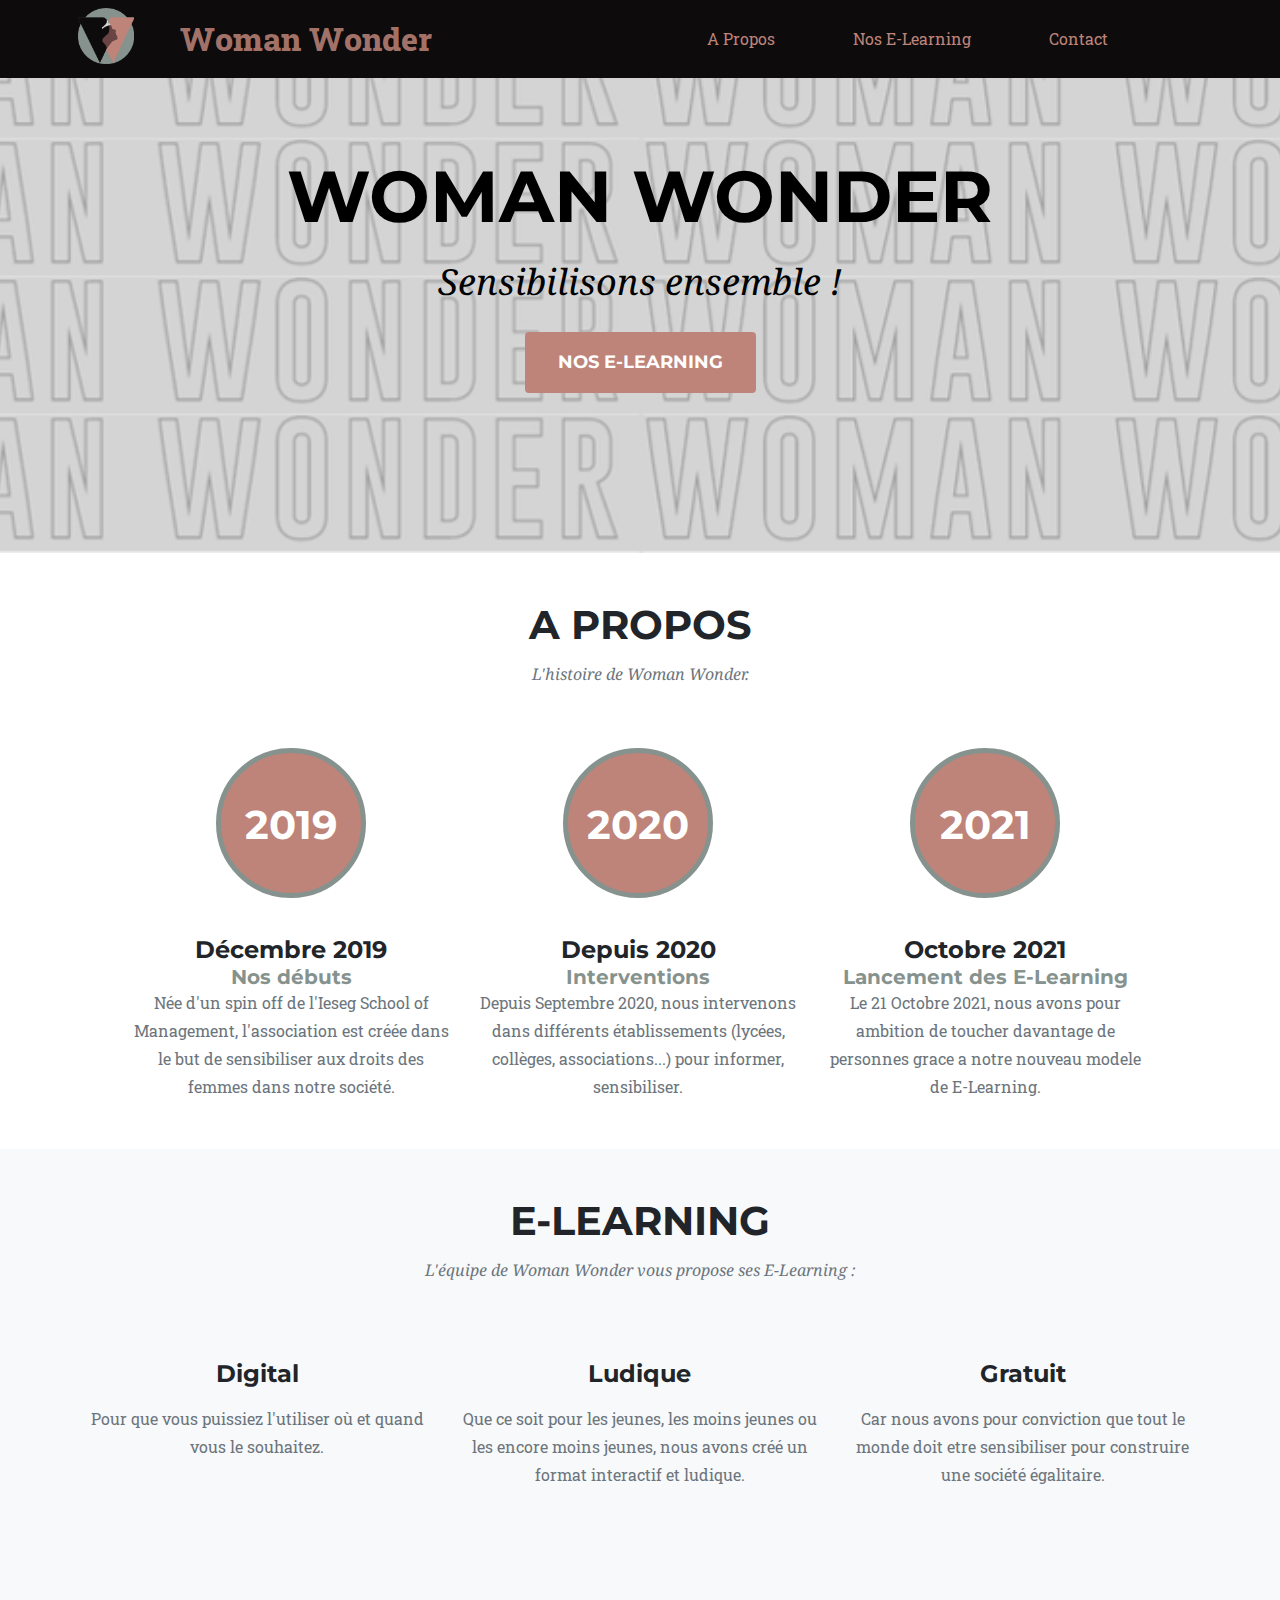
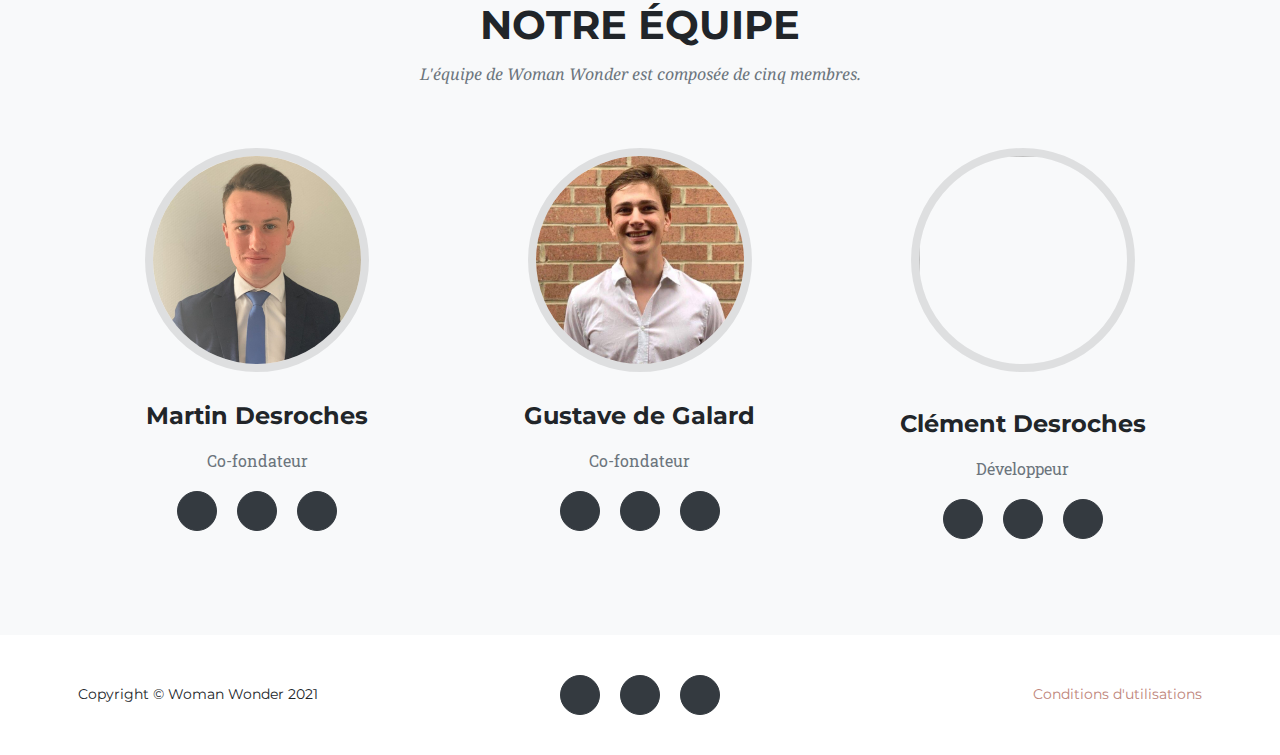
==== commit d4a0db1b: "changes" ====
--- a/index.html
+++ b/index.html
@@ -17,15 +17,15 @@
         <nav class="navbar navbar-shrink fixed-top js-scroll-trigger" id="mainNav">
             <div class="container">
                 
-                <a class="navbar-logo js-scroll-trigger" href="#page-top">
+                <a class="navbar-logo js-scroll-trigger" href="/index.html">
                     <img src="img/logo.png" width=100%>
                 </a>
-                <a class="navbar-brand js-scroll-trigger" href="#page-top">Woman Wonder</a>
+                <a class="navbar-brand js-scroll-trigger" href="/index.html">Woman Wonder</a>
                 
                 <a class="nav-link js-scroll-trigger" href="#about">A Propos</a>
-                <a class="nav-link js-scroll-trigger" href="#services">Nos E-Learning</a>
+                <a class="nav-link js-scroll-trigger" href="/categories-learnings.html">Nos E-Learning</a>
                 <a class="nav-link js-scroll-trigger" href="#team">Contact</a>
-                <a class="nav-link js-scroll-trigger" href="#team">
+                <a class="nav-link js-scroll-trigger" href="/e-learning.html">
                     <i class="fas fa-search"></i>
                 </a>
             </div>
@@ -35,44 +35,9 @@
             <div class="container">
                 <div class="masthead-heading text-uppercase">WOMAN WONDER</div>
                 <div class="masthead-subheading">Sensibilisons ensemble !</div>
-                <a class="btn btn-primary btn-xl text-uppercase js-scroll-trigger" href="logout/commerce">Nos E-Learning</a>
+                <a class="btn btn-primary btn-xl text-uppercase js-scroll-trigger" href="/categories-learnings.html">Nos E-Learning</a>
             </div>
         </header>
-        <!-- Services-->
-        <section class="page-section bg-light" id="services">
-            <div class="container">
-                <div class="text-center">
-                    <h2 class="section-heading text-uppercase">E-Learning</h2>
-                    <h3 class="section-subheading text-muted">L'équipe de Woman Wonder vous propose ses E-Learning :</h3>
-                </div>
-                <div class="row text-center">
-                    <div class="col-md-4">
-                        <span class="fa-stack fa-4x">
-                            <i class="fas fa-circle fa-stack-2x icon-primary"></i>
-                            <i class="fas fa-laptop fa-stack-1x fa-inverse"></i>
-                        </span>
-                        <h4 class="my-3">Digital</h4>
-                        <p class="text-muted">Pour que vous puissiez l'utiliser où et quand vous le souhaitez.</p>
-                    </div>
-                    <div class="col-md-4">
-                        <span class="fa-stack fa-4x">
-                            <i class="fas fa-circle fa-stack-2x icon-primary"></i>
-                            <i class="fas fa-smile fa-stack-1x fa-inverse"></i>
-                        </span>
-                        <h4 class="my-3">Ludique</h4>
-                        <p class="text-muted">Que ce soit pour les jeunes, les moins jeunes ou les encore moins jeunes, nous avons créé un format interactif et ludique.</p>
-                    </div>
-                    <div class="col-md-4">
-                        <span class="fa-stack fa-4x">
-                            <i class="fas fa-circle fa-stack-2x icon-primary"></i>
-                            <i class="fas fa-coins fa-stack-1x fa-inverse"></i>
-                        </span>
-                        <h4 class="my-3">Gratuit</h4>
-                        <p class="text-muted">Car nous avons pour conviction que tout le monde doit etre sensibiliser pour construire une société égalitaire.</p>
-                    </div>
-                </div>
-            </div>
-        </section>
         <!-- About-->
         <section class="page-section" id="about">
             <div class="container">
@@ -124,6 +89,42 @@
                 </ul>
             </div>
         </section>
+        <!-- Services-->
+        <section class="page-section bg-light" id="services">
+            <div class="container">
+                <div class="text-center">
+                    <h2 class="section-heading text-uppercase">E-Learning</h2>
+                    <h3 class="section-subheading text-muted">L'équipe de Woman Wonder vous propose ses E-Learning :</h3>
+                </div>
+                <div class="row text-center">
+                    <div class="col-md-4">
+                        <span class="fa-stack fa-4x">
+                            <i class="fas fa-circle fa-stack-2x icon-primary"></i>
+                            <i class="fas fa-laptop fa-stack-1x fa-inverse"></i>
+                        </span>
+                        <h4 class="my-3">Digital</h4>
+                        <p class="text-muted">Pour que vous puissiez l'utiliser où et quand vous le souhaitez.</p>
+                    </div>
+                    <div class="col-md-4">
+                        <span class="fa-stack fa-4x">
+                            <i class="fas fa-circle fa-stack-2x icon-primary"></i>
+                            <i class="fas fa-smile fa-stack-1x fa-inverse"></i>
+                        </span>
+                        <h4 class="my-3">Ludique</h4>
+                        <p class="text-muted">Que ce soit pour les jeunes, les moins jeunes ou les encore moins jeunes, nous avons créé un format interactif et ludique.</p>
+                    </div>
+                    <div class="col-md-4">
+                        <span class="fa-stack fa-4x">
+                            <i class="fas fa-circle fa-stack-2x icon-primary"></i>
+                            <i class="fas fa-coins fa-stack-1x fa-inverse"></i>
+                        </span>
+                        <h4 class="my-3">Gratuit</h4>
+                        <p class="text-muted">Car nous avons pour conviction que tout le monde doit etre sensibiliser pour construire une société égalitaire.</p>
+                    </div>
+                </div>
+            </div>
+        </section>
+        
         <!-- Team-->
         <section class="page-section bg-light" id="team">
             <div class="container">
--- a/styles_index.css
+++ b/styles_index.css
@@ -171,6 +171,33 @@
   padding-left: 0;
 }
 
+
+/* SCROLLBAR */
+/* width */
+::-webkit-scrollbar {
+  width: 7px;
+  height: 7px;
+}
+
+/* Track */
+::-webkit-scrollbar-track {
+  box-shadow: inset 0 0 5px grey; 
+  border-radius: 10px;
+}
+ 
+/* Handle */
+::-webkit-scrollbar-thumb {
+  background: #be8579; 
+  border-radius: 10px;
+  height: 1px;
+}
+
+/* Handle on hover */
+::-webkit-scrollbar-thumb:hover {
+  background: #be857988; 
+}
+
+
 /* NAVBAR */
 navbar {
   position: relative;
